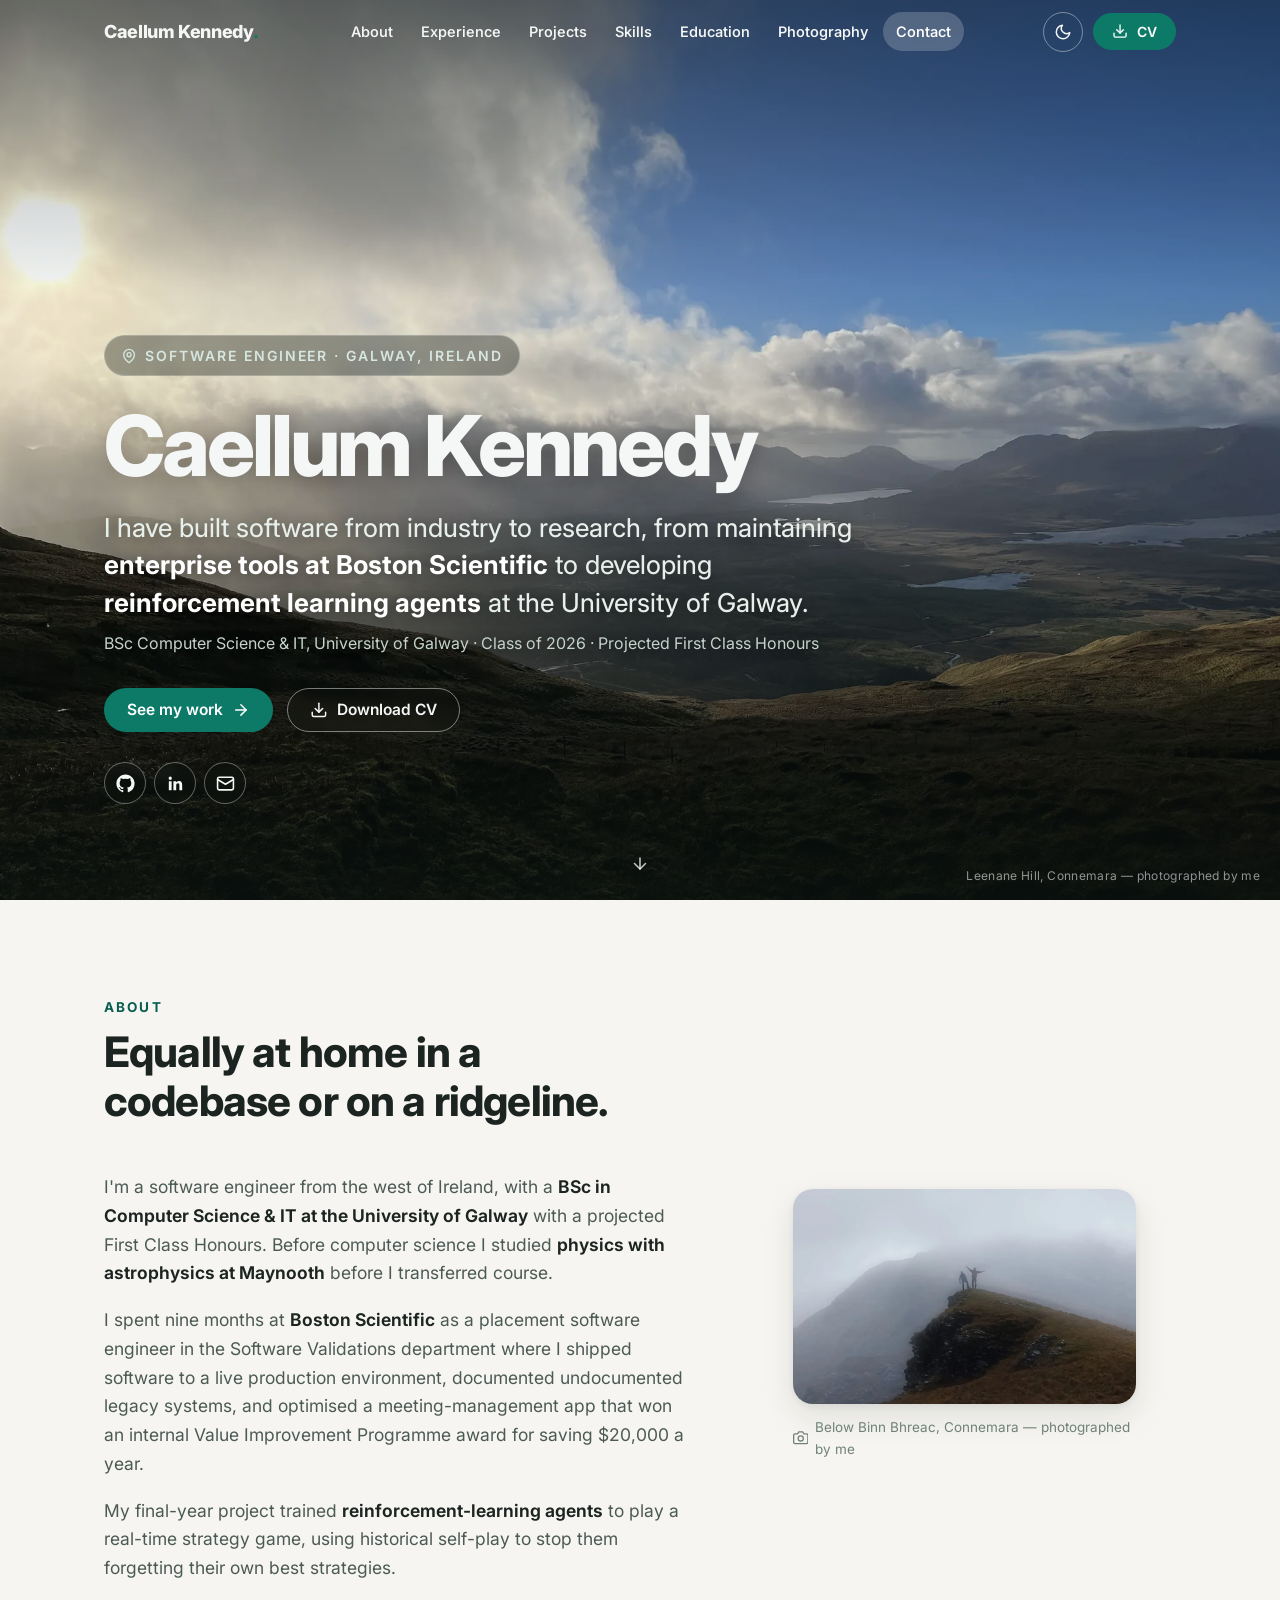
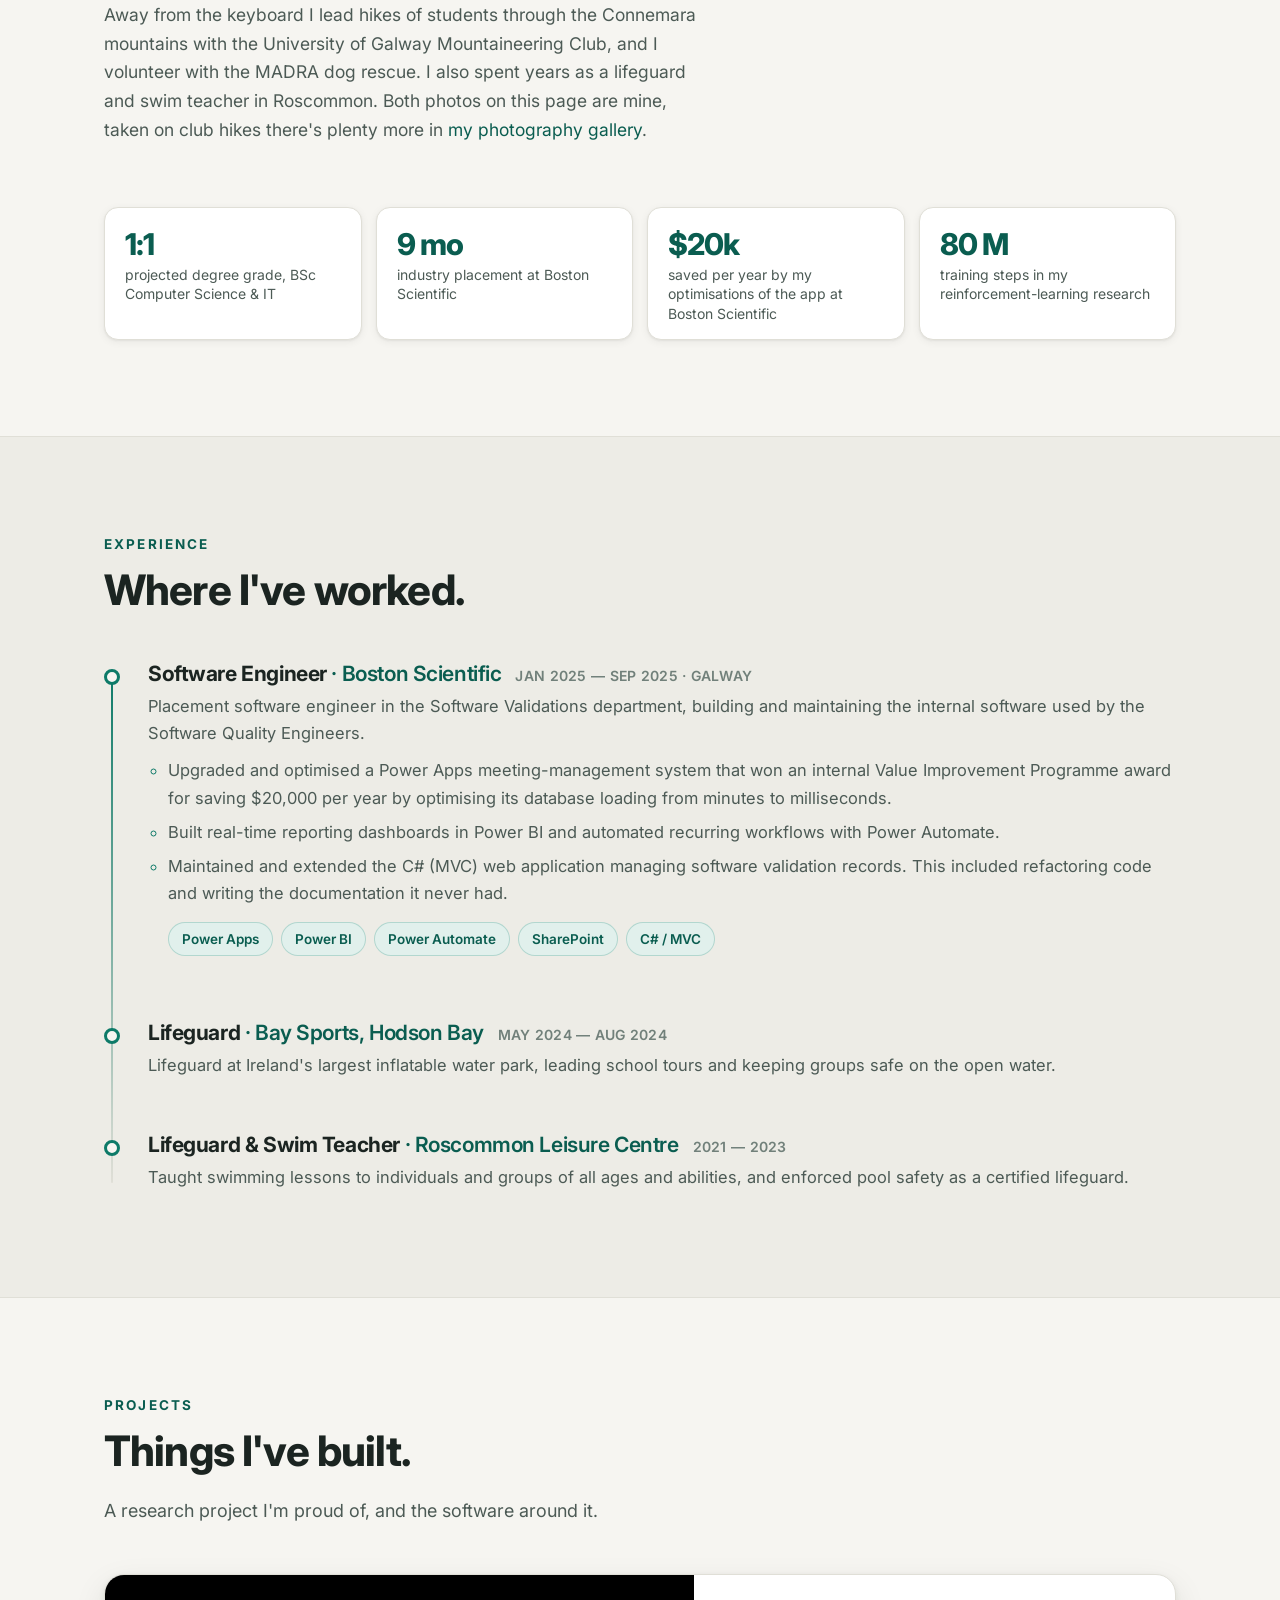
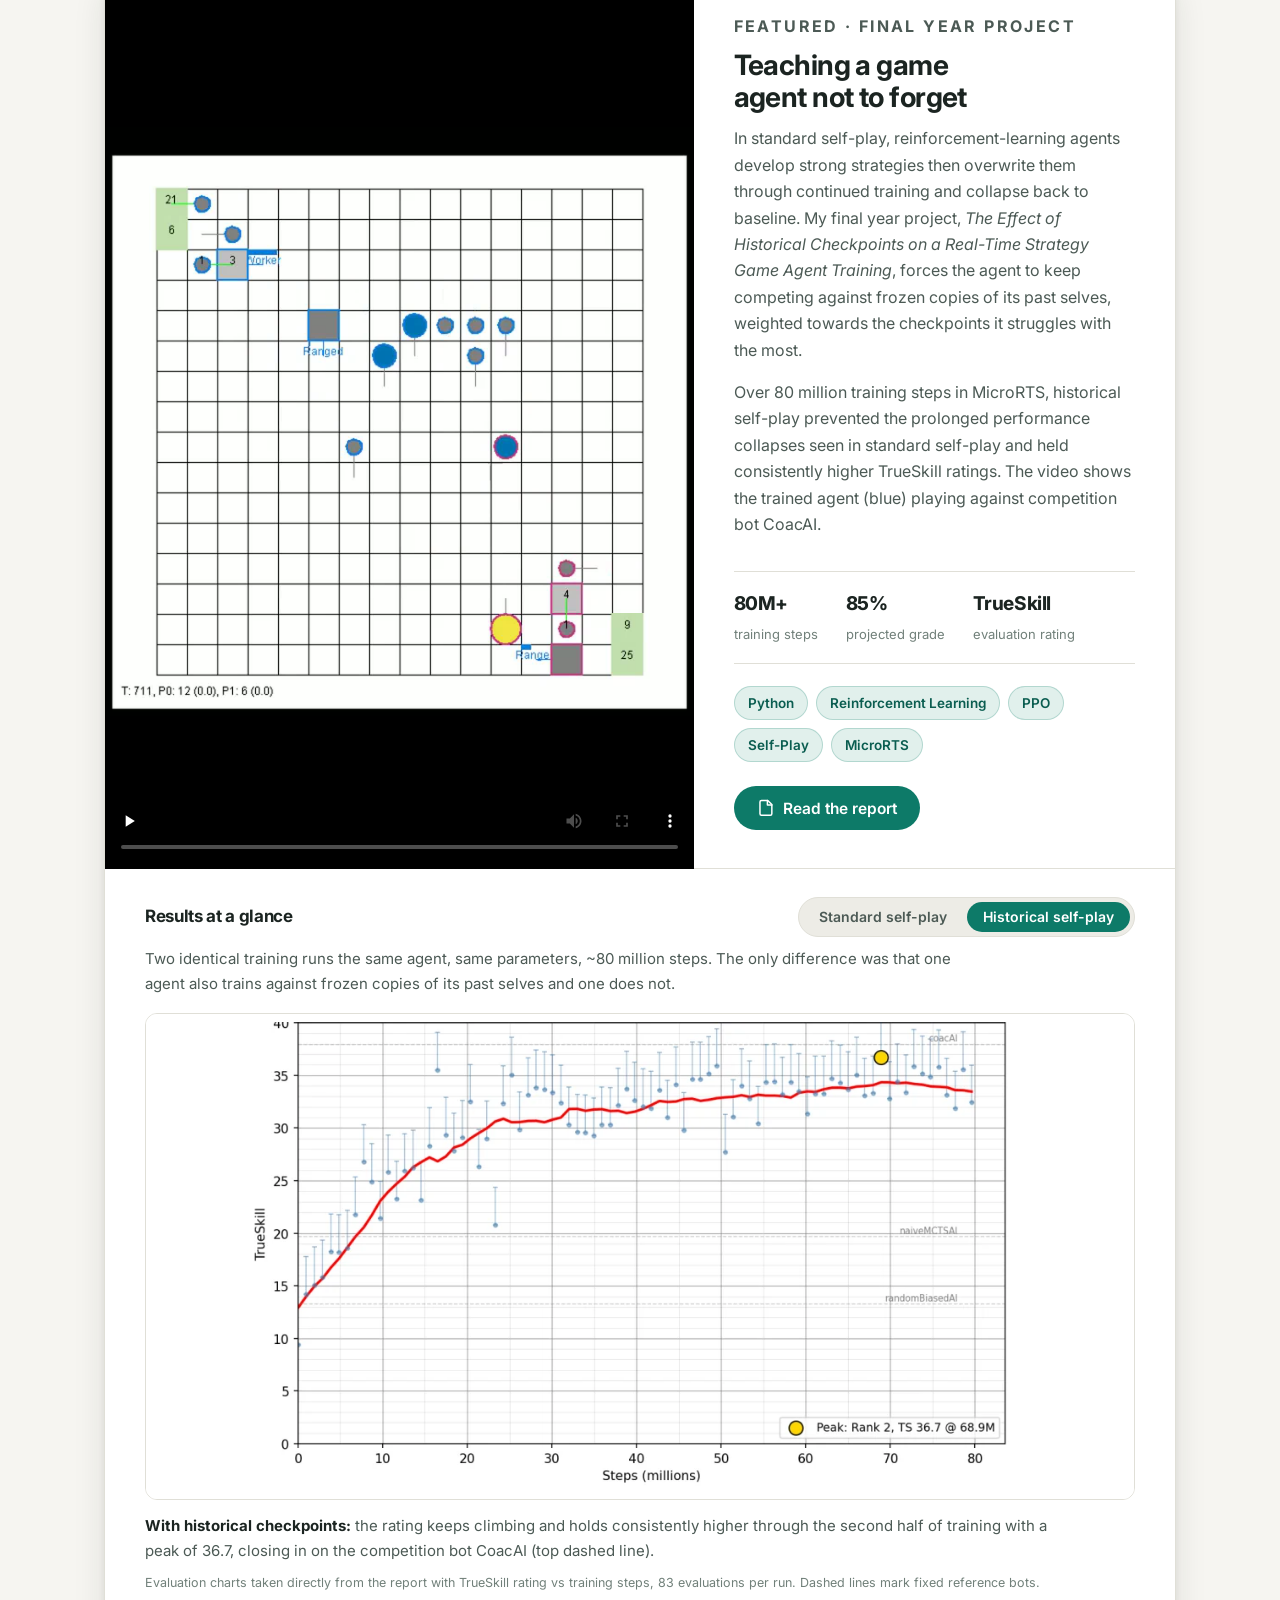
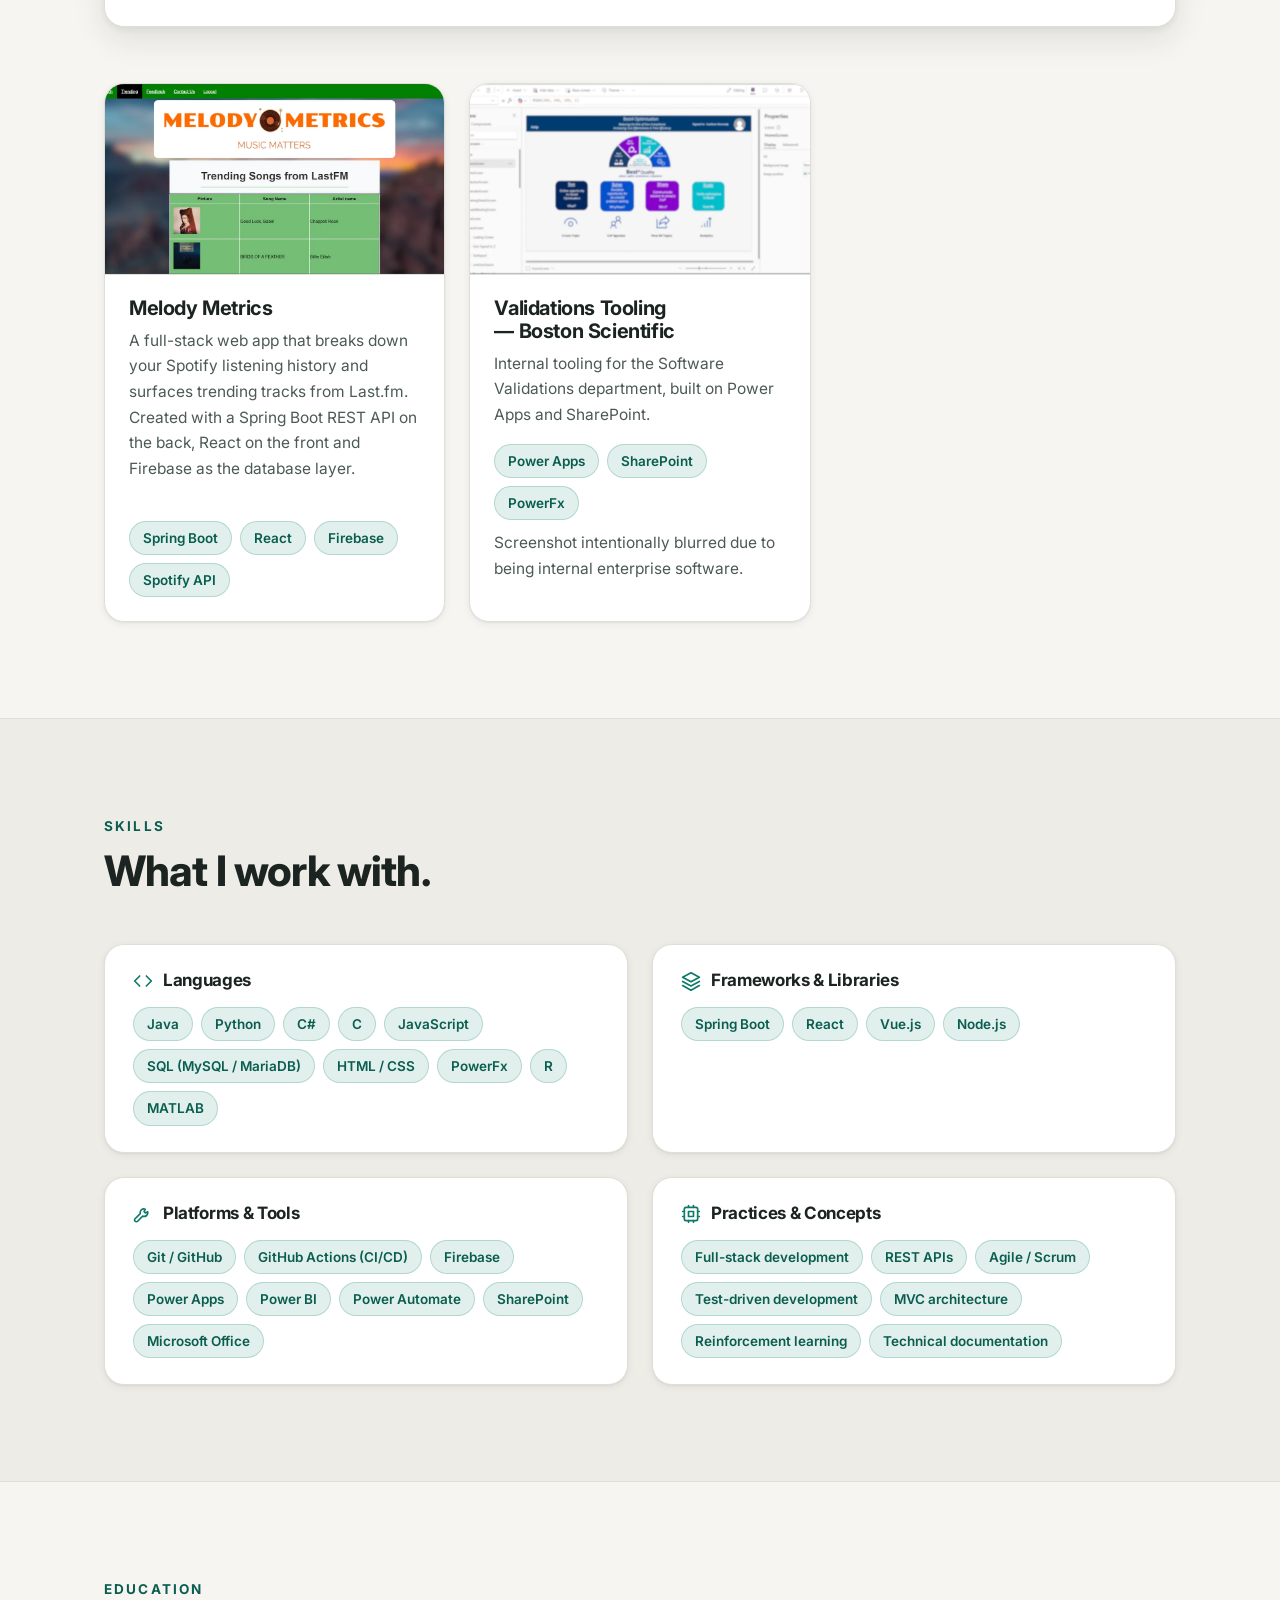
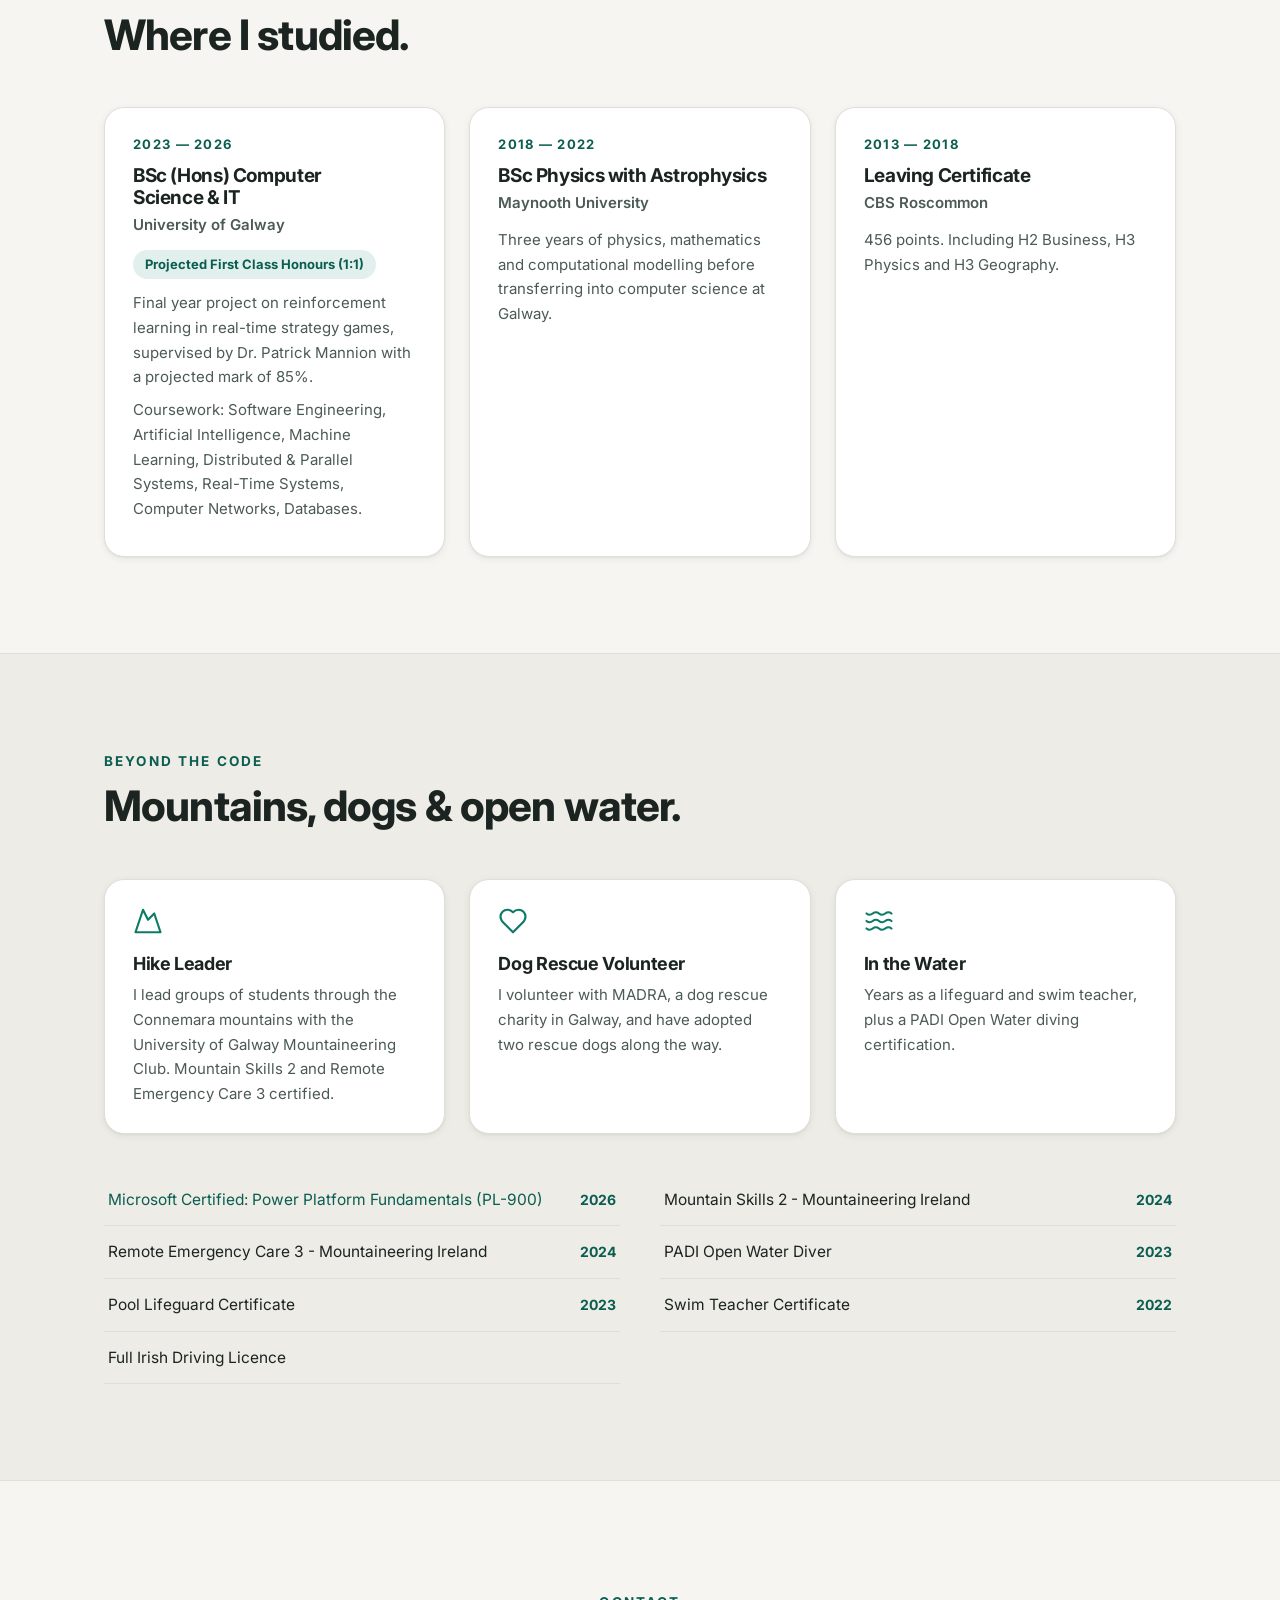
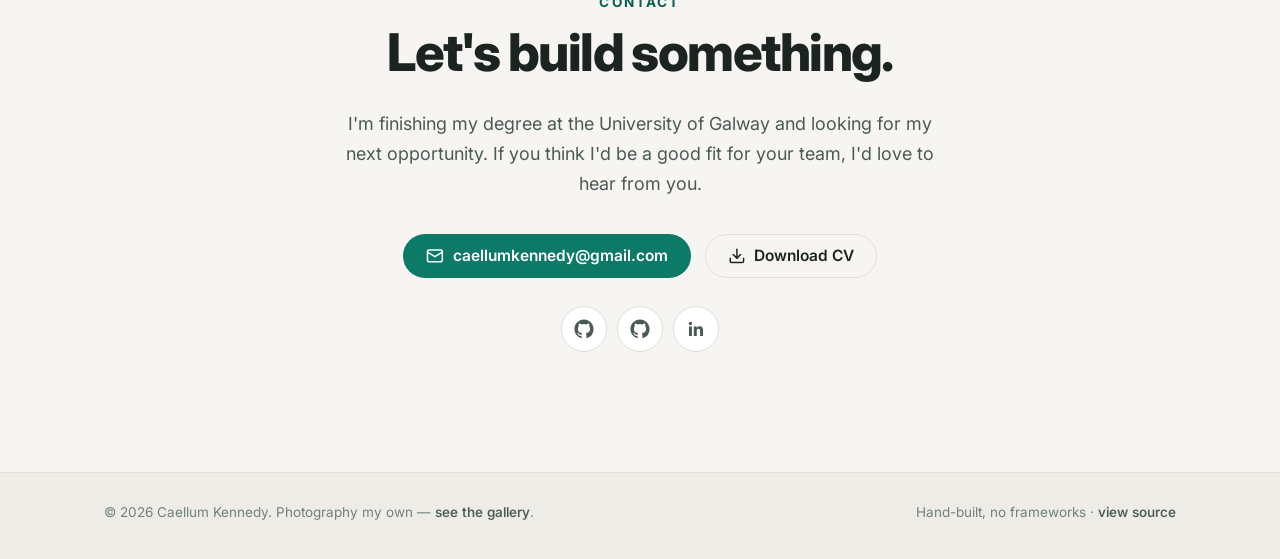
==== index.html @ e05d5f32 "changed hero tagline to read better" ====
<!DOCTYPE html>
<html lang="en">

<head>
  <meta charset="UTF-8">
  <meta name="viewport" content="width=device-width, initial-scale=1">
  <title>Caellum Kennedy — Software Engineer | Galway, Ireland</title>
  <meta name="description"
    content="Caellum Kennedy is a software engineer in Galway, Ireland with full-stack development experience, software engineering at Boston Scientific, and reinforcement-learning research at the University of Galway.">
  <meta name="author" content="Caellum Kennedy">
  <link rel="canonical" href="https://caellumkennedy.com/">
  <meta name="theme-color" content="#f6f5f1" media="(prefers-color-scheme: light)">
  <meta name="theme-color" content="#0e1513" media="(prefers-color-scheme: dark)">

  <meta property="og:title" content="Caellum Kennedy — Software Engineer">
  <meta property="og:description"
    content="Full-stack software engineer in Galway, Ireland. Software engineering at Boston Scientific and reinforcement-learning game agents at the University of Galway.">
  <meta property="og:image" content="https://caellumkennedy.com/images/og-image.jpg">
  <meta property="og:url" content="https://caellumkennedy.com/">
  <meta property="og:type" content="website">
  <meta name="twitter:card" content="summary_large_image">
  <meta name="twitter:title" content="Caellum Kennedy — Software Engineer">
  <meta name="twitter:description"
    content="Full-stack software engineer in Galway, Ireland. Software engineering at Boston Scientific and reinforcement-learning game agents at the University of Galway.">
  <meta name="twitter:image" content="https://caellumkennedy.com/images/og-image.jpg">

  <link rel="icon" href="/images/favicon.svg" type="image/svg+xml">
  <link rel="preload" as="image" href="/images/hero-2000.webp"
    imagesrcset="/images/hero-1100.webp 1100w, /images/hero-2000.webp 2000w" imagesizes="100vw" fetchpriority="high">
  <link rel="stylesheet" href="/styles.css">

  <script>
    // Set theme before first paint to avoid a flash of the wrong theme.
    (function () {
      var stored = localStorage.getItem('theme');
      var theme = stored || (matchMedia('(prefers-color-scheme: dark)').matches ? 'dark' : 'light');
      document.documentElement.setAttribute('data-theme', theme);
    })();
  </script>

  <script type="application/ld+json">
  {
    "@context": "https://schema.org",
    "@type": "Person",
    "name": "Caellum Kennedy",
    "jobTitle": "Software Engineer",
    "url": "https://caellumkennedy.com",
    "image": "https://caellumkennedy.com/images/og-image.jpg",
    "email": "caellumkennedy@gmail.com",
    "address": {
      "@type": "PostalAddress",
      "addressLocality": "Galway",
      "addressCountry": "IE"
    },
    "alumniOf": [
      { "@type": "CollegeOrUniversity", "name": "University of Galway" },
      { "@type": "CollegeOrUniversity", "name": "Maynooth University" }
    ],
    "knowsAbout": ["Software Engineering", "Full-Stack Development", "Reinforcement Learning", "Java", "Python", "C#", "Spring Boot", "React", "Microsoft Power Platform"],
    "hasCredential": {
      "@type": "EducationalOccupationalCredential",
      "name": "Microsoft Certified: Power Platform Fundamentals (PL-900)",
      "credentialCategory": "certification",
      "dateCreated": "2026-06-10"
    },
    "sameAs": [
      "https://github.com/reer123",
      "https://github.com/caellumkennedy",
      "https://www.linkedin.com/in/caellum-kennedy-2167743b9/"
    ]
  }
  </script>
</head>

<body>

  <!-- Inline SVG icon sprite -->
  <svg xmlns="http://www.w3.org/2000/svg" style="display:none" aria-hidden="true">
    <symbol id="i-github" viewBox="0 0 24 24">
      <path
        d="M12 .5C5.65.5.5 5.65.5 12c0 5.08 3.29 9.39 7.86 10.91.58.11.79-.25.79-.55 0-.27-.01-1.17-.02-2.12-3.2.7-3.88-1.36-3.88-1.36-.52-1.33-1.28-1.68-1.28-1.68-1.04-.71.08-.7.08-.7 1.15.08 1.76 1.19 1.76 1.19 1.03 1.75 2.69 1.25 3.34.95.1-.74.4-1.25.72-1.54-2.55-.29-5.24-1.28-5.24-5.68 0-1.26.45-2.28 1.19-3.09-.12-.29-.52-1.46.11-3.05 0 0 .97-.31 3.17 1.18a11 11 0 0 1 5.78 0c2.2-1.49 3.17-1.18 3.17-1.18.63 1.59.23 2.76.11 3.05.74.81 1.19 1.83 1.19 3.09 0 4.41-2.69 5.38-5.26 5.66.41.36.78 1.05.78 2.13 0 1.54-.01 2.78-.01 3.16 0 .31.21.67.8.55A11.51 11.51 0 0 0 23.5 12C23.5 5.65 18.35.5 12 .5Z" />
    </symbol>
    <symbol id="i-linkedin" viewBox="0 0 24 24">
      <path
        d="M20.45 20.45h-3.55v-5.57c0-1.33-.03-3.04-1.85-3.04-1.86 0-2.14 1.45-2.14 2.94v5.67H9.35V9h3.41v1.56h.05c.48-.9 1.64-1.85 3.37-1.85 3.6 0 4.27 2.37 4.27 5.46v6.28ZM5.34 7.43a2.06 2.06 0 1 1 0-4.12 2.06 2.06 0 0 1 0 4.12ZM7.12 20.45H3.56V9h3.56v11.45Z" />
    </symbol>
    <symbol id="i-mail" viewBox="0 0 24 24">
      <rect x="2" y="4" width="20" height="16" rx="2" />
      <path d="m22 7-10 6L2 7" />
    </symbol>
    <symbol id="i-download" viewBox="0 0 24 24">
      <path d="M21 15v4a2 2 0 0 1-2 2H5a2 2 0 0 1-2-2v-4" />
      <path d="m7 10 5 5 5-5" />
      <path d="M12 15V3" />
    </symbol>
    <symbol id="i-pin" viewBox="0 0 24 24">
      <path d="M20 10c0 6-8 12-8 12S4 16 4 10a8 8 0 1 1 16 0Z" />
      <circle cx="12" cy="10" r="3" />
    </symbol>
    <symbol id="i-arrow-down" viewBox="0 0 24 24">
      <path d="M12 5v14" />
      <path d="m19 12-7 7-7-7" />
    </symbol>
    <symbol id="i-arrow-right" viewBox="0 0 24 24">
      <path d="M5 12h14" />
      <path d="m12 5 7 7-7 7" />
    </symbol>
    <symbol id="i-external" viewBox="0 0 24 24">
      <path d="M18 13v6a2 2 0 0 1-2 2H5a2 2 0 0 1-2-2V8a2 2 0 0 1 2-2h6" />
      <path d="M15 3h6v6" />
      <path d="M10 14 21 3" />
    </symbol>
    <symbol id="i-file" viewBox="0 0 24 24">
      <path d="M14.5 2H6a2 2 0 0 0-2 2v16a2 2 0 0 0 2 2h12a2 2 0 0 0 2-2V7.5L14.5 2Z" />
      <path d="M14 2v6h6" />
    </symbol>
    <symbol id="i-moon" viewBox="0 0 24 24">
      <path d="M21 12.79A9 9 0 1 1 11.21 3 7 7 0 0 0 21 12.79Z" />
    </symbol>
    <symbol id="i-sun" viewBox="0 0 24 24">
      <circle cx="12" cy="12" r="4" />
      <path
        d="M12 2v2m0 16v2M4.93 4.93l1.41 1.41m11.32 11.32 1.41 1.41M2 12h2m16 0h2M4.93 19.07l1.41-1.41M17.66 6.34l1.41-1.41" />
    </symbol>
    <symbol id="i-menu" viewBox="0 0 24 24">
      <path d="M4 6h16M4 12h16M4 18h16" />
    </symbol>
    <symbol id="i-code" viewBox="0 0 24 24">
      <path d="m16 18 6-6-6-6" />
      <path d="m8 6-6 6 6 6" />
    </symbol>
    <symbol id="i-cpu" viewBox="0 0 24 24">
      <rect x="4" y="4" width="16" height="16" rx="2" />
      <rect x="9" y="9" width="6" height="6" />
      <path d="M9 2v2m6-2v2M9 20v2m6-2v2M2 9h2m-2 6h2M20 9h2m-2 6h2" />
    </symbol>
    <symbol id="i-layers" viewBox="0 0 24 24">
      <path d="m12 2 10 5.5L12 13 2 7.5 12 2Z" />
      <path d="m2 12.5 10 5.5 10-5.5" />
      <path d="m2 17.5 10 5.5 10-5.5" />
    </symbol>
    <symbol id="i-wrench" viewBox="0 0 24 24">
      <path
        d="M14.7 6.3a4.5 4.5 0 0 0-6.06 5.27L2.5 17.71a2.12 2.12 0 1 0 3 3l6.13-6.14A4.5 4.5 0 0 0 17.7 9.3l-2.83 1.41-1.58-1.58L14.7 6.3Z" />
    </symbol>
    <symbol id="i-compass" viewBox="0 0 24 24">
      <circle cx="12" cy="12" r="10" />
      <path d="m16.24 7.76-2.12 6.36-6.36 2.12 2.12-6.36 6.36-2.12Z" />
    </symbol>
    <symbol id="i-mountain" viewBox="0 0 24 24">
      <path d="m8 3 4 8 5-5 5 15H2L8 3Z" />
    </symbol>
    <symbol id="i-heart" viewBox="0 0 24 24">
      <path
        d="M19 14c1.49-1.46 3-3.21 3-5.5A5.5 5.5 0 0 0 16.5 3c-1.76 0-3 .5-4.5 2-1.5-1.5-2.74-2-4.5-2A5.5 5.5 0 0 0 2 8.5c0 2.3 1.5 4.05 3 5.5l7 7 7-7Z" />
    </symbol>
    <symbol id="i-waves" viewBox="0 0 24 24">
      <path d="M2 6c.6.5 1.2 1 2.5 1C7 7 7 5 9.5 5c2.6 0 2.4 2 5 2 2.5 0 2.5-2 5-2 1.3 0 1.9.5 2.5 1" />
      <path d="M2 12c.6.5 1.2 1 2.5 1 2.5 0 2.5-2 5-2 2.6 0 2.4 2 5 2 2.5 0 2.5-2 5-2 1.3 0 1.9.5 2.5 1" />
      <path d="M2 18c.6.5 1.2 1 2.5 1 2.5 0 2.5-2 5-2 2.6 0 2.4 2 5 2 2.5 0 2.5-2 5-2 1.3 0 1.9.5 2.5 1" />
    </symbol>
    <symbol id="i-camera" viewBox="0 0 24 24">
      <path d="M23 19a2 2 0 0 1-2 2H3a2 2 0 0 1-2-2V8a2 2 0 0 1 2-2h4l2-3h6l2 3h4a2 2 0 0 1 2 2v11Z" />
      <circle cx="12" cy="13" r="4" />
    </symbol>
  </svg>

  <a class="skip-link" href="#main">Skip to content</a>

  <header class="site-header" id="site-header">
    <div class="container">
      <a class="brand" href="#top" aria-label="Back to top">Caellum Kennedy<span class="brand-dot">.</span></a>

      <nav class="site-nav" id="site-nav" aria-label="Main navigation">
        <a class="nav-link" href="#about">About</a>
        <a class="nav-link" href="#experience">Experience</a>
        <a class="nav-link" href="#projects">Projects</a>
        <a class="nav-link" href="#skills">Skills</a>
        <a class="nav-link" href="#education">Education</a>
        <a class="nav-link" href="/photography.html">Photography</a>
        <a class="nav-link" href="#contact">Contact</a>
      </nav>

      <div class="header-actions">
        <button class="theme-toggle" id="theme-toggle" type="button" aria-label="Toggle dark mode">
          <svg class="icon icon--moon" aria-hidden="true">
            <use href="#i-moon" />
          </svg>
          <svg class="icon icon--sun" aria-hidden="true">
            <use href="#i-sun" />
          </svg>
        </button>
        <a class="btn btn--primary header-cv" href="/files/Caellum_Kennedy_CV.pdf" download="Caellum_Kennedy_CV.pdf">
          <svg class="icon" aria-hidden="true">
            <use href="#i-download" />
          </svg> CV
        </a>
        <button class="nav-toggle" id="nav-toggle" type="button" aria-label="Open menu" aria-expanded="false"
          aria-controls="site-nav">
          <svg class="icon" aria-hidden="true">
            <use href="#i-menu" />
          </svg>
        </button>
      </div>
    </div>
  </header>

  <main id="main">

    <!-- ============ Hero ============ -->
    <section class="hero" id="top">
      <img class="hero-bg" src="/images/hero-2000.webp"
        srcset="/images/hero-1100.webp 1100w, /images/hero-2000.webp 2000w" sizes="100vw"
        alt="Sunlight breaking through clouds over the lakes and mountains of Connemara, seen from Leenane Hill"
        fetchpriority="high">
      <div class="hero-scrim" aria-hidden="true"></div>

      <div class="hero-content container">
        <p class="hero-eyebrow">
          <svg class="icon" aria-hidden="true">
            <use href="#i-pin" />
          </svg>
          Software Engineer · Galway, Ireland
        </p>
        <h1>Caellum Kennedy</h1>
        <p class="hero-tagline">I have built software from industry to research, from maintaining <strong>enterprise tools
            at Boston Scientific</strong> to developing <strong>reinforcement learning agents</strong> at the University
          of Galway.</p>
        <p class="hero-sub">BSc Computer Science &amp; IT, University of Galway · Class of 2026 · Projected First Class
          Honours</p>

        <div class="hero-cta">
          <a class="btn btn--primary" href="#projects">
            See my work <svg class="icon" aria-hidden="true">
              <use href="#i-arrow-right" />
            </svg>
          </a>
          <a class="btn btn--ghost" href="/files/Caellum_Kennedy_CV.pdf" download="Caellum_Kennedy_CV.pdf">
            <svg class="icon" aria-hidden="true">
              <use href="#i-download" />
            </svg> Download CV
          </a>
        </div>

        <div class="hero-social">
          <a href="https://github.com/reer123" target="_blank" rel="noopener noreferrer" aria-label="GitHub (personal)">
            <svg class="icon icon--fill" aria-hidden="true">
              <use href="#i-github" />
            </svg>
          </a>
          <a href="https://www.linkedin.com/in/caellum-kennedy-2167743b9/" target="_blank" rel="noopener noreferrer"
            aria-label="LinkedIn">
            <svg class="icon icon--fill" aria-hidden="true">
              <use href="#i-linkedin" />
            </svg>
          </a>
          <a href="mailto:caellumkennedy@gmail.com" aria-label="Email Caellum">
            <svg class="icon" aria-hidden="true">
              <use href="#i-mail" />
            </svg>
          </a>
        </div>
      </div>

      <a class="scroll-cue" href="#about" aria-label="Scroll to About section">
        <svg class="icon" aria-hidden="true">
          <use href="#i-arrow-down" />
        </svg>
      </a>
      <p class="hero-credit">Leenane Hill, Connemara — photographed by me</p>
    </section>

    <!-- ============ About ============ -->
    <section class="section" id="about">
      <div class="container">
        <div class="section-head reveal">
          <span class="section-eyebrow">About</span>
          <h2>Equally at home in a codebase or on a ridgeline.</h2>
        </div>

        <div class="about-grid">
          <div class="about-copy reveal">
            <p>I'm a software engineer from the west of Ireland, with a <strong>BSc in Computer Science &amp;
                IT at the University of Galway</strong> with a projected First Class Honours. Before computer science I
              studied <strong>physics with astrophysics at Maynooth</strong> before I transferred course.</p>
            <p>I spent nine months at <strong>Boston Scientific</strong> as a placement software engineer in the
              Software Validations department where I shipped software to a live production environment, documented
              undocumented legacy systems, and optimised a meeting-management app that won an internal Value Improvement
              Programme award for saving $20,000 a year.</p>
            <p>My final-year project trained <strong>reinforcement-learning agents</strong> to play a real-time
              strategy game, using historical self-play to stop them forgetting their own best strategies.</p>
            <p>Away from the keyboard I lead hikes of students through the Connemara mountains with the University
              of Galway Mountaineering Club, and I volunteer with the MADRA dog rescue. I also spent years as a
              lifeguard and
              swim teacher in Roscommon. Both photos on this page are mine, taken on club hikes there's plenty more in
              <a href="/photography.html">my photography gallery</a>.
            </p>
          </div>

          <figure class="about-photo reveal">
            <img src="/images/ridge-1000.webp" width="1000" height="625"
              alt="Two hikers celebrating on a rocky ridge in thick mist in the Connemara mountains" loading="lazy">
            <figcaption>
              <svg class="icon" aria-hidden="true">
                <use href="#i-camera" />
              </svg>
              Below Binn Bhreac, Connemara — photographed by me
            </figcaption>
          </figure>
        </div>

        <div class="stats reveal-stagger">
          <div class="stat"><b>1:1</b><span>projected degree grade, BSc Computer Science &amp; IT</span></div>
          <div class="stat"><b>9 mo</b><span>industry placement at Boston Scientific</span></div>
          <div class="stat"><b>$20k</b><span>saved per year by my optimisations of the app at Boston Scientific</span>
          </div>
          <div class="stat"><b>80 M</b><span>training steps in my reinforcement-learning research</span></div>
        </div>
      </div>
    </section>

    <!-- ============ Experience ============ -->
    <section class="section section--sunken" id="experience">
      <div class="container">
        <div class="section-head reveal">
          <span class="section-eyebrow">Experience</span>
          <h2>Where I've worked.</h2>
        </div>

        <ol class="timeline">
          <li class="timeline-item reveal">
            <div class="timeline-meta">
              <h3>Software Engineer <span class="timeline-org">· Boston Scientific</span></h3>
              <span class="timeline-dates">Jan 2025 — Sep 2025 · Galway</span>
            </div>
            <p>Placement software engineer in the Software Validations department, building and maintaining the
              internal software used by the Software Quality Engineers.</p>
            <ul>
              <li>Upgraded and optimised a Power Apps meeting-management system that won an internal Value Improvement
                Programme award for saving $20,000 per year by optimising its database loading from minutes to
                milliseconds.</li>
              <li>Built real-time reporting dashboards in Power BI and automated recurring workflows with Power
                Automate.</li>
              <li>Maintained and extended the C# (MVC) web application managing software validation records. This
                included
                refactoring code and writing the documentation it never had.</li>
            </ul>
            <ul class="tags">
              <li class="tag">Power Apps</li>
              <li class="tag">Power BI</li>
              <li class="tag">Power Automate</li>
              <li class="tag">SharePoint</li>
              <li class="tag">C# / MVC</li>
            </ul>
          </li>

          <li class="timeline-item reveal">
            <div class="timeline-meta">
              <h3>Lifeguard <span class="timeline-org">· Bay Sports, Hodson Bay</span></h3>
              <span class="timeline-dates">May 2024 — Aug 2024</span>
            </div>
            <p>Lifeguard at Ireland's largest inflatable water park, leading school tours and keeping groups safe on the
              open water.</p>
          </li>

          <li class="timeline-item reveal">
            <div class="timeline-meta">
              <h3>Lifeguard &amp; Swim Teacher <span class="timeline-org">· Roscommon Leisure Centre</span></h3>
              <span class="timeline-dates">2021 — 2023</span>
            </div>
            <p>Taught swimming lessons to individuals and groups of all ages and abilities, and enforced pool safety as
              a certified lifeguard.</p>
          </li>
        </ol>
      </div>
    </section>

    <!-- ============ Projects ============ -->
    <section class="section" id="projects">
      <div class="container">
        <div class="section-head reveal">
          <span class="section-eyebrow">Projects</span>
          <h2>Things I've built.</h2>
          <p class="section-lede">A research project I'm proud of, and the software around it.</p>
        </div>

        <!-- Featured: Final Year Project -->
        <article class="featured reveal">
          <div class="featured-media">
            <video controls preload="none" poster="/images/fyp-poster.jpg" width="1280" height="800"
              aria-label="Video of the trained reinforcement-learning agent playing MicroRTS against CoacAI">
              <source src="/files/rl-video-step-0-to-step-50000.mp4" type="video/mp4">
              Your browser doesn't support embedded video.
              <a href="/files/rl-video-step-0-to-step-50000.mp4">Download the video instead.</a>
            </video>
          </div>
          <div class="featured-body">
            <p class="featured-kicker">Featured · Final Year Project</p>
            <h3>Teaching a game agent not to forget</h3>
            <p>In standard self-play, reinforcement-learning agents develop strong strategies then overwrite them
              through continued training and collapse back to baseline. My final year project, <em>The Effect of
                Historical
                Checkpoints on a Real-Time Strategy Game Agent Training</em>, forces the agent to keep competing against
              frozen copies of its past selves, weighted towards the checkpoints it struggles with the most.</p>
            <p>Over 80 million training steps in MicroRTS, historical self-play prevented the prolonged performance
              collapses seen in standard self-play and held consistently higher TrueSkill ratings. The video shows the
              trained agent (blue) playing against competition bot CoacAI.</p>
            <div class="featured-facts">
              <div><b>80M+</b><span>training steps</span></div>
              <div><b>85%</b><span>projected grade</span></div>
              <div><b>TrueSkill</b><span>evaluation rating</span></div>
            </div>
            <ul class="tags">
              <li class="tag">Python</li>
              <li class="tag">Reinforcement Learning</li>
              <li class="tag">PPO</li>
              <li class="tag">Self-Play</li>
              <li class="tag">MicroRTS</li>
            </ul>
            <div class="featured-actions">
              <a class="btn btn--primary" href="/files/Final Year Project.pdf" download>
                <svg class="icon" aria-hidden="true">
                  <use href="#i-file" />
                </svg> Read the report
              </a>
            </div>
          </div>

          <div class="results">
            <div class="results-head">
              <h4>Results at a glance</h4>
              <div class="results-tabs" aria-label="Compare the two training runs">
                <button class="results-tab" type="button" data-mode="standard" aria-pressed="false">Standard
                  self-play</button>
                <button class="results-tab is-active" type="button" data-mode="historical"
                  aria-pressed="true">Historical
                  self-play</button>
              </div>
            </div>
            <p class="results-lede">Two identical training runs the same agent, same parameters, ~80&nbsp;million steps.
              The only difference was that one agent also trains against frozen copies of its past selves and one does
              not.</p>
            <div class="results-stage">
              <img class="results-chart" data-mode="standard" src="/images/fyp-standard.webp" width="1128" height="555"
                alt="TrueSkill rating over 80 million training steps without historical checkpoints — the rolling average plateaus around 27 to 31 with repeated dips, peaking at 34.8"
                loading="lazy" decoding="async">
              <img class="results-chart is-active" data-mode="historical" src="/images/fyp-historical.webp" width="1128"
                height="555"
                alt="TrueSkill rating over 80 million training steps with historical checkpoints — the rolling average keeps climbing to around 34 and holds, peaking at 36.7 near the CoacAI reference line"
                loading="lazy" decoding="async">
            </div>
            <p class="results-note" data-mode="standard" hidden><strong>Without historical checkpoints:</strong> the
              rating plateaus around 27–31 and repeatedly dips as the agent overwrites its own best strategies. Peak:
              TrueSkill 34.8.</p>
            <p class="results-note is-active" data-mode="historical"><strong>With historical checkpoints:</strong> the
              rating keeps climbing and holds consistently higher through the second half of training with a peak of
              36.7,
              closing in on the competition bot CoacAI (top dashed line).</p>
            <p class="results-credit">Evaluation charts taken directly from the report with TrueSkill rating vs
              training steps, 83 evaluations per run. Dashed lines mark fixed reference bots.</p>
          </div>
        </article>

        <div class="project-grid">
          <article class="project-card reveal">
            <div class="project-thumb">
              <img src="/images/melody-metrics.webp" width="1200" height="565"
                alt="Melody Metrics web app showing trending songs from Last.fm" loading="lazy">
            </div>
            <div class="project-body">
              <h3>Melody Metrics</h3>
              <p>A full-stack web app that breaks down your Spotify listening history and surfaces trending tracks from
                Last.fm. Created with a Spring Boot REST API on the back, React on the front and Firebase as the
                database layer.</p>
              <ul class="tags">
                <li class="tag">Spring Boot</li>
                <li class="tag">React</li>
                <li class="tag">Firebase</li>
                <li class="tag">Spotify API</li>
              </ul>
            </div>
          </article>

          <article class="project-card reveal">
            <div class="project-thumb">
              <img src="/images/best4.webp" width="1200" height="565"
                alt="Best4 Optimisation internal Power Apps application at Boston Scientific (blurred for confidentiality)"
                loading="lazy">
            </div>
            <div class="project-body">
              <h3>Validations Tooling — Boston Scientific</h3>
              <p>Internal tooling for the Software Validations department, built on Power Apps and SharePoint.</p>
              <ul class="tags">
                <li class="tag">Power Apps</li>
                <li class="tag">SharePoint</li>
                <li class="tag">PowerFx</li>
              </ul>
              <p class="project-note">Screenshot intentionally blurred due to being internal enterprise software.</p>
            </div>
          </article>
        </div>
      </div>
    </section>

    <!-- ============ Skills ============ -->
    <section class="section section--sunken" id="skills">
      <div class="container">
        <div class="section-head reveal">
          <span class="section-eyebrow">Skills</span>
          <h2>What I work with.</h2>
        </div>

        <div class="skills-grid">
          <div class="skill-group reveal">
            <h3><svg class="icon" aria-hidden="true">
                <use href="#i-code" />
              </svg> Languages</h3>
            <ul class="tags">
              <li class="tag">Java</li>
              <li class="tag">Python</li>
              <li class="tag">C#</li>
              <li class="tag">C</li>
              <li class="tag">JavaScript</li>
              <li class="tag">SQL (MySQL / MariaDB)</li>
              <li class="tag">HTML / CSS</li>
              <li class="tag">PowerFx</li>
              <li class="tag">R</li>
              <li class="tag">MATLAB</li>
            </ul>
          </div>

          <div class="skill-group reveal">
            <h3><svg class="icon" aria-hidden="true">
                <use href="#i-layers" />
              </svg> Frameworks &amp; Libraries</h3>
            <ul class="tags">
              <li class="tag">Spring Boot</li>
              <li class="tag">React</li>
              <li class="tag">Vue.js</li>
              <li class="tag">Node.js</li>
            </ul>
          </div>

          <div class="skill-group reveal">
            <h3><svg class="icon" aria-hidden="true">
                <use href="#i-wrench" />
              </svg> Platforms &amp; Tools</h3>
            <ul class="tags">
              <li class="tag">Git / GitHub</li>
              <li class="tag">GitHub Actions (CI/CD)</li>
              <li class="tag">Firebase</li>
              <li class="tag">Power Apps</li>
              <li class="tag">Power BI</li>
              <li class="tag">Power Automate</li>
              <li class="tag">SharePoint</li>
              <li class="tag">Microsoft Office</li>
            </ul>
          </div>

          <div class="skill-group reveal">
            <h3><svg class="icon" aria-hidden="true">
                <use href="#i-cpu" />
              </svg> Practices &amp; Concepts</h3>
            <ul class="tags">
              <li class="tag">Full-stack development</li>
              <li class="tag">REST APIs</li>
              <li class="tag">Agile / Scrum</li>
              <li class="tag">Test-driven development</li>
              <li class="tag">MVC architecture</li>
              <li class="tag">Reinforcement learning</li>
              <li class="tag">Technical documentation</li>
            </ul>
          </div>
        </div>
      </div>
    </section>

    <!-- ============ Education ============ -->
    <section class="section" id="education">
      <div class="container">
        <div class="section-head reveal">
          <span class="section-eyebrow">Education</span>
          <h2>Where I studied.</h2>
        </div>

        <div class="edu-grid">
          <div class="edu-card reveal">
            <span class="edu-years">2023 — 2026</span>
            <h3><a
                href="https://www.universityofgalway.ie/courses/undergraduate-courses/computer-science-and-information-technology.html"
                target="_blank" rel="noopener noreferrer">BSc (Hons) Computer Science &amp; IT</a></h3>
            <p class="edu-school">University of Galway</p>
            <span class="edu-badge">Projected First Class Honours (1:1)</span>
            <p>Final year project on reinforcement learning in real-time strategy games, supervised by Dr. Patrick
              Mannion with a projected mark of 85%.</p>
            <p>Coursework: Software Engineering, Artificial Intelligence, Machine Learning, Distributed &amp; Parallel
              Systems, Real-Time Systems, Computer Networks, Databases.</p>
          </div>

          <div class="edu-card reveal">
            <span class="edu-years">2018 — 2022</span>
            <h3><a
                href="https://www.maynoothuniversity.ie/study-maynooth/undergraduate-studies/courses/bsc-physics-astrophysics"
                target="_blank" rel="noopener noreferrer">BSc Physics with Astrophysics</a></h3>
            <p class="edu-school">Maynooth University</p>
            <p>Three years of physics, mathematics and computational modelling before transferring into computer
              science at Galway.</p>
          </div>

          <div class="edu-card reveal">
            <span class="edu-years">2013 — 2018</span>
            <h3>Leaving Certificate</h3>
            <p class="edu-school">CBS Roscommon</p>
            <p>456 points. Including H2 Business, H3 Physics and H3 Geography.</p>
          </div>
        </div>
      </div>
    </section>

    <!-- ============ Beyond the code ============ -->
    <section class="section section--sunken" id="beyond">
      <div class="container">
        <div class="section-head reveal">
          <span class="section-eyebrow">Beyond the code</span>
          <h2>Mountains, dogs &amp; open water.</h2>
        </div>

        <div class="beyond-grid">
          <div class="beyond-card reveal">
            <svg class="icon" aria-hidden="true">
              <use href="#i-mountain" />
            </svg>
            <h3>Hike Leader</h3>
            <p>I lead groups of students through the Connemara mountains with the University of Galway
              Mountaineering Club. Mountain Skills 2 and Remote Emergency Care 3 certified.</p>
          </div>

          <div class="beyond-card reveal">
            <svg class="icon" aria-hidden="true">
              <use href="#i-heart" />
            </svg>
            <h3>Dog Rescue Volunteer</h3>
            <p>I volunteer with MADRA, a dog rescue charity in Galway, and have adopted two rescue dogs along the
              way.</p>
          </div>

          <div class="beyond-card reveal">
            <svg class="icon" aria-hidden="true">
              <use href="#i-waves" />
            </svg>
            <h3>In the Water</h3>
            <p>Years as a lifeguard and swim teacher, plus a PADI Open Water diving certification.</p>
          </div>
        </div>

        <ul class="cert-list reveal">
          <li><span><a href="/files/PowerPlatformCert.pdf" target="_blank" rel="noopener noreferrer">Microsoft
                Certified: Power Platform Fundamentals (PL-900)</a></span><span class="cert-year">2026</span></li>
          <li><span>Mountain Skills 2 - Mountaineering Ireland</span><span class="cert-year">2024</span></li>
          <li><span>Remote Emergency Care 3 - Mountaineering Ireland</span><span class="cert-year">2024</span></li>
          <li><span>PADI Open Water Diver</span><span class="cert-year">2023</span></li>
          <li><span>Pool Lifeguard Certificate</span><span class="cert-year">2023</span></li>
          <li><span>Swim Teacher Certificate</span><span class="cert-year">2022</span></li>
          <li><span>Full Irish Driving Licence</span><span class="cert-year">&nbsp;</span></li>
        </ul>
      </div>
    </section>

    <!-- ============ Contact ============ -->
    <section class="contact" id="contact">
      <div class="container reveal">
        <span class="section-eyebrow">Contact</span>
        <h2>Let's build something.</h2>
        <p class="section-lede">I'm finishing my degree at the University of Galway and looking for my next
          opportunity. If you think I'd be a good fit for your team, I'd love to hear from you.</p>
        <div class="contact-actions">
          <a class="btn btn--primary" href="mailto:caellumkennedy@gmail.com">
            <svg class="icon" aria-hidden="true">
              <use href="#i-mail" />
            </svg> caellumkennedy@gmail.com
          </a>
          <a class="btn btn--ghost" href="/files/Caellum_Kennedy_CV.pdf" download="Caellum_Kennedy_CV.pdf">
            <svg class="icon" aria-hidden="true">
              <use href="#i-download" />
            </svg> Download CV
          </a>
        </div>
        <div class="contact-social">
          <a href="https://github.com/reer123" target="_blank" rel="noopener noreferrer" aria-label="GitHub (personal)">
            <svg class="icon icon--fill" aria-hidden="true">
              <use href="#i-github" />
            </svg>
          </a>
          <a href="https://github.com/caellumkennedy" target="_blank" rel="noopener noreferrer"
            aria-label="GitHub (college)">
            <svg class="icon icon--fill" aria-hidden="true">
              <use href="#i-github" />
            </svg>
          </a>
          <a href="https://www.linkedin.com/in/caellum-kennedy-2167743b9/" target="_blank" rel="noopener noreferrer"
            aria-label="LinkedIn">
            <svg class="icon icon--fill" aria-hidden="true">
              <use href="#i-linkedin" />
            </svg>
          </a>
        </div>
      </div>
    </section>
  </main>

  <footer class="site-footer">
    <div class="container">
      <p>&copy; <span id="year">2026</span> Caellum Kennedy. Photography my own — <a href="/photography.html">see the
          gallery</a>.</p>
      <p>Hand-built, no frameworks · <a href="https://github.com/Caellum-Kennedy/caellumkennedy.github.io"
          target="_blank" rel="noopener noreferrer">view source</a></p>
    </div>
  </footer>

  <script src="/site.js" defer></script>

</body>

</html>
---- styles.css ----
/* ==========================================================================
   Caellum Kennedy — caellumkennedy.com
   Hand-written CSS. No frameworks.
   ========================================================================== */

/* ---- Fonts (self-hosted Inter) ---- */
@font-face {
  font-family: 'Inter';
  src: url('/fonts/Inter-VariableFont_opsz,wght.ttf') format('truetype-variations');
  font-weight: 100 900;
  font-style: normal;
  font-display: swap;
}

@font-face {
  font-family: 'Inter';
  src: url('/fonts/Inter-Italic-VariableFont_opsz,wght.ttf') format('truetype-variations');
  font-weight: 100 900;
  font-style: italic;
  font-display: swap;
}

/* ---- Design tokens ---- */
:root {
  --bg: #f6f5f1;
  --bg-raised: #ffffff;
  --bg-sunken: #edece6;
  --ink: #1b2421;
  --ink-soft: #4c5a55;
  --ink-faint: #71807a;
  --line: #e0dfd7;
  --accent: #0d7a68;
  --accent-strong: #0a5d50;
  --accent-soft: #e1f0ec;
  --accent-ink: #0a5d50;
  --hero-ink: #f4f7f5;
  --shadow-sm: 0 1px 2px rgba(27, 36, 33, 0.06), 0 2px 8px rgba(27, 36, 33, 0.06);
  --shadow-md: 0 2px 6px rgba(27, 36, 33, 0.07), 0 12px 32px rgba(27, 36, 33, 0.10);
  --radius: 14px;
  --radius-lg: 20px;
  --container: 1120px;
  --header-h: 64px;
  color-scheme: light;
}

[data-theme="dark"] {
  --bg: #0e1513;
  --bg-raised: #17211e;
  --bg-sunken: #0a100e;
  --ink: #e8efec;
  --ink-soft: #aebbb5;
  --ink-faint: #7d8c86;
  --line: #243430;
  --accent: #3ecfb2;
  --accent-strong: #62dcc4;
  --accent-soft: #143430;
  --accent-ink: #3ecfb2;
  --shadow-sm: 0 1px 2px rgba(0, 0, 0, 0.4), 0 2px 8px rgba(0, 0, 0, 0.35);
  --shadow-md: 0 2px 6px rgba(0, 0, 0, 0.45), 0 14px 36px rgba(0, 0, 0, 0.5);
  color-scheme: dark;
}

/* ---- Base ---- */
*,
*::before,
*::after {
  box-sizing: border-box;
}

html {
  scroll-behavior: smooth;
}

body {
  margin: 0;
  background: var(--bg);
  color: var(--ink);
  font-family: 'Inter', -apple-system, BlinkMacSystemFont, 'Segoe UI', Roboto, sans-serif;
  font-size: 16.5px;
  line-height: 1.65;
  -webkit-font-smoothing: antialiased;
  text-rendering: optimizeLegibility;
}

h1, h2, h3, h4 {
  line-height: 1.15;
  letter-spacing: -0.02em;
  margin: 0 0 0.5em;
  font-weight: 700;
  text-wrap: balance;
}

p {
  margin: 0 0 1em;
}

a {
  color: var(--accent-ink);
  text-decoration: none;
}

a:hover {
  text-decoration: underline;
  text-underline-offset: 3px;
}

img,
video {
  max-width: 100%;
  display: block;
}

section {
  scroll-margin-top: calc(var(--header-h) + 16px);
}

::selection {
  background: var(--accent);
  color: #fff;
}

:focus-visible {
  outline: 2px solid var(--accent);
  outline-offset: 3px;
  border-radius: 4px;
}

.container {
  max-width: var(--container);
  margin: 0 auto;
  padding: 0 24px;
}

.skip-link {
  position: absolute;
  top: -60px;
  left: 16px;
  z-index: 2000;
  background: var(--accent);
  color: #fff;
  padding: 10px 18px;
  border-radius: 8px;
  transition: top 0.15s ease;
}

.skip-link:focus {
  top: 12px;
}

/* ---- Icons ---- */
.icon {
  width: 1.15em;
  height: 1.15em;
  vertical-align: -0.2em;
  fill: none;
  stroke: currentColor;
  stroke-width: 2;
  stroke-linecap: round;
  stroke-linejoin: round;
  flex-shrink: 0;
}

.icon--fill {
  fill: currentColor;
  stroke: none;
}

/* ---- Buttons ---- */
.btn {
  display: inline-flex;
  align-items: center;
  gap: 9px;
  padding: 12px 22px;
  border-radius: 999px;
  border: 1px solid transparent;
  font-weight: 600;
  font-size: 15.5px;
  line-height: 1;
  cursor: pointer;
  transition: transform 0.15s ease, box-shadow 0.15s ease, background 0.15s ease, border-color 0.15s ease;
  white-space: nowrap;
}

.btn:hover {
  text-decoration: none;
  transform: translateY(-1px);
}

.btn--primary {
  background: var(--accent);
  color: #fff;
}

.btn--primary:hover {
  background: var(--accent-strong);
  box-shadow: 0 6px 18px rgba(13, 122, 104, 0.35);
}

[data-theme="dark"] .btn--primary {
  color: #07211c;
}

.btn--ghost {
  background: transparent;
  color: var(--ink);
  border-color: var(--line);
}

.btn--ghost:hover {
  border-color: var(--ink-faint);
  background: var(--bg-raised);
}

.hero .btn--ghost {
  color: var(--hero-ink);
  border-color: rgba(255, 255, 255, 0.45);
  backdrop-filter: blur(6px);
}

.hero .btn--ghost:hover {
  background: rgba(255, 255, 255, 0.14);
  border-color: rgba(255, 255, 255, 0.8);
}

/* ---- Site header / nav ---- */
.site-header {
  position: fixed;
  inset: 0 0 auto 0;
  z-index: 1000;
  height: var(--header-h);
  display: flex;
  align-items: center;
  transition: background 0.25s ease, box-shadow 0.25s ease, border-color 0.25s ease;
  border-bottom: 1px solid transparent;
}

.site-header.scrolled {
  background: color-mix(in srgb, var(--bg) 82%, transparent);
  backdrop-filter: blur(14px);
  -webkit-backdrop-filter: blur(14px);
  border-bottom-color: var(--line);
}

.site-header .container {
  width: 100%;
  display: flex;
  align-items: center;
  justify-content: space-between;
  gap: 16px;
}

.brand {
  font-weight: 800;
  font-size: 18px;
  letter-spacing: -0.02em;
  color: var(--hero-ink);
  transition: color 0.25s ease;
}

.brand .brand-dot {
  color: var(--accent);
}

.site-header.scrolled .brand {
  color: var(--ink);
}

.brand:hover {
  text-decoration: none;
}

.site-nav {
  display: flex;
  align-items: center;
  gap: 2px;
}

.nav-link {
  color: var(--hero-ink);
  font-size: 14.5px;
  font-weight: 550;
  padding: 8px 13px;
  border-radius: 999px;
  transition: color 0.25s ease, background 0.2s ease;
}

.site-header.scrolled .nav-link {
  color: var(--ink-soft);
}

.nav-link:hover {
  text-decoration: none;
  background: color-mix(in srgb, var(--ink) 8%, transparent);
}

.site-header:not(.scrolled) .nav-link:hover {
  background: rgba(255, 255, 255, 0.16);
}

.nav-link[aria-current="true"] {
  color: var(--accent);
  background: var(--accent-soft);
}

.site-header:not(.scrolled) .nav-link[aria-current="true"] {
  color: #fff;
  background: rgba(255, 255, 255, 0.2);
}

.header-actions {
  display: flex;
  align-items: center;
  gap: 10px;
}

.theme-toggle,
.nav-toggle {
  display: inline-flex;
  align-items: center;
  justify-content: center;
  width: 40px;
  height: 40px;
  border-radius: 999px;
  border: 1px solid rgba(255, 255, 255, 0.4);
  background: transparent;
  color: var(--hero-ink);
  cursor: pointer;
  transition: color 0.25s ease, border-color 0.25s ease, background 0.2s ease;
}

.site-header.scrolled .theme-toggle,
.site-header.scrolled .nav-toggle {
  color: var(--ink);
  border-color: var(--line);
}

.theme-toggle:hover,
.nav-toggle:hover {
  background: color-mix(in srgb, var(--ink) 8%, transparent);
}

.theme-toggle .icon {
  width: 18px;
  height: 18px;
}

[data-theme="dark"] .theme-toggle .icon--sun { display: block; }
[data-theme="dark"] .theme-toggle .icon--moon { display: none; }
.theme-toggle .icon--sun { display: none; }
.theme-toggle .icon--moon { display: block; }

.header-cv {
  padding: 9px 18px;
  font-size: 14px;
}

.nav-toggle {
  display: none;
}

/* Mobile nav */
@media (max-width: 880px) {
  .site-nav {
    position: fixed;
    top: var(--header-h);
    left: 0;
    right: 0;
    flex-direction: column;
    align-items: stretch;
    padding: 10px 16px 18px;
    background: var(--bg-raised);
    border-bottom: 1px solid var(--line);
    box-shadow: var(--shadow-md);
    display: none;
  }

  .site-nav.open {
    display: flex;
  }

  .site-nav .nav-link {
    color: var(--ink) !important;
    padding: 13px 14px;
    font-size: 16px;
    border-radius: 10px;
  }

  .nav-link[aria-current="true"] {
    color: var(--accent) !important;
    background: var(--accent-soft) !important;
  }

  .nav-toggle {
    display: inline-flex;
  }

  .header-cv {
    display: none;
  }
}

/* ---- Hero ---- */
.hero {
  position: relative;
  min-height: 100svh;
  display: flex;
  align-items: flex-end;
  overflow: hidden;
  color: var(--hero-ink);
}

.hero-bg {
  position: absolute;
  inset: 0;
  width: 100%;
  height: 100%;
  object-fit: cover;
  object-position: center 38%;
}

.hero-scrim {
  position: absolute;
  inset: 0;
  background:
    linear-gradient(to bottom,
      rgba(10, 18, 16, 0.42) 0%,
      rgba(10, 18, 16, 0.05) 32%,
      rgba(10, 18, 16, 0.08) 55%,
      rgba(10, 18, 16, 0.78) 100%);
}

.hero-content {
  position: relative;
  z-index: 1;
  width: 100%;
  padding-top: 140px;
  padding-bottom: 96px;
}

.hero-eyebrow {
  display: inline-flex;
  align-items: center;
  gap: 8px;
  font-size: 14px;
  font-weight: 600;
  letter-spacing: 0.14em;
  text-transform: uppercase;
  color: #d6e6e0;
  background: rgba(8, 16, 14, 0.35);
  border: 1px solid rgba(255, 255, 255, 0.22);
  padding: 8px 16px;
  border-radius: 999px;
  backdrop-filter: blur(8px);
  -webkit-backdrop-filter: blur(8px);
  margin-bottom: 22px;
}

.hero h1 {
  font-size: clamp(44px, 8vw, 84px);
  font-weight: 800;
  letter-spacing: -0.035em;
  margin-bottom: 14px;
  text-shadow: 0 2px 24px rgba(0, 0, 0, 0.35);
}

.hero-tagline {
  font-size: clamp(19px, 2.6vw, 26px);
  font-weight: 450;
  line-height: 1.45;
  max-width: 30em;
  color: #e7efeb;
  text-shadow: 0 1px 14px rgba(0, 0, 0, 0.45);
  margin-bottom: 8px;
}

.hero-tagline strong {
  font-weight: 700;
  color: #fff;
}

.hero-sub {
  font-size: 16px;
  color: #c4d4cd;
  margin-bottom: 32px;
  text-shadow: 0 1px 10px rgba(0, 0, 0, 0.5);
}

.hero-cta {
  display: flex;
  flex-wrap: wrap;
  align-items: center;
  gap: 14px;
  margin-bottom: 30px;
}

.hero-social {
  display: flex;
  gap: 8px;
}

.hero-social a {
  display: inline-flex;
  align-items: center;
  justify-content: center;
  width: 42px;
  height: 42px;
  border-radius: 999px;
  color: var(--hero-ink);
  border: 1px solid rgba(255, 255, 255, 0.35);
  background: rgba(8, 16, 14, 0.25);
  backdrop-filter: blur(6px);
  transition: background 0.15s ease, transform 0.15s ease;
}

.hero-social a:hover {
  background: rgba(255, 255, 255, 0.18);
  transform: translateY(-2px);
}

.hero-social .icon {
  width: 19px;
  height: 19px;
}

.hero-credit {
  position: absolute;
  right: 20px;
  bottom: 14px;
  z-index: 1;
  font-size: 12px;
  letter-spacing: 0.03em;
  color: rgba(255, 255, 255, 0.55);
  margin: 0;
}

.scroll-cue {
  position: absolute;
  left: 50%;
  bottom: 22px;
  transform: translateX(-50%);
  z-index: 1;
  color: rgba(255, 255, 255, 0.75);
  animation: cue-bob 2.4s ease-in-out infinite;
}

.scroll-cue:hover {
  color: #fff;
}

@keyframes cue-bob {
  0%, 100% { transform: translateX(-50%) translateY(0); }
  50% { transform: translateX(-50%) translateY(7px); }
}

@media (max-width: 720px) {
  .scroll-cue { display: none; }
  .hero-content { padding-bottom: 72px; }
}

/* ---- Section scaffolding ---- */
.section {
  padding: 96px 0;
}

.section--sunken {
  background: var(--bg-sunken);
  border-top: 1px solid var(--line);
  border-bottom: 1px solid var(--line);
}

.section-head {
  max-width: 680px;
  margin-bottom: 48px;
}

.section-eyebrow {
  display: block;
  font-size: 13.5px;
  font-weight: 700;
  letter-spacing: 0.16em;
  text-transform: uppercase;
  color: var(--accent-ink);
  margin-bottom: 10px;
}

.section-head h2 {
  font-size: clamp(30px, 4.4vw, 42px);
  font-weight: 750;
}

.section-lede {
  font-size: 18px;
  color: var(--ink-soft);
  margin: 0;
}

/* ---- About ---- */
.about-grid {
  display: grid;
  grid-template-columns: minmax(0, 7fr) minmax(0, 5fr);
  gap: 56px;
  align-items: start;
}

.about-copy p {
  font-size: 17.5px;
  color: var(--ink-soft);
}

.about-copy p strong {
  color: var(--ink);
  font-weight: 650;
}

.about-photo {
  position: relative;
}

.about-photo img {
  width: 100%;
  height: auto;
  border-radius: var(--radius-lg);
  box-shadow: var(--shadow-md);
}

.about-photo figcaption {
  margin-top: 12px;
  font-size: 13.5px;
  color: var(--ink-faint);
  display: flex;
  align-items: center;
  gap: 7px;
}

.stats {
  display: grid;
  grid-template-columns: repeat(4, 1fr);
  gap: 14px;
  margin-top: 44px;
}

.stat {
  background: var(--bg-raised);
  border: 1px solid var(--line);
  border-radius: var(--radius);
  padding: 20px 20px 16px;
  box-shadow: var(--shadow-sm);
}

.stat b {
  display: block;
  font-size: 30px;
  font-weight: 780;
  letter-spacing: -0.03em;
  color: var(--accent-ink);
  line-height: 1.1;
  margin-bottom: 4px;
}

.stat span {
  font-size: 14px;
  color: var(--ink-soft);
  line-height: 1.4;
  display: block;
}

@media (max-width: 880px) {
  .about-grid {
    grid-template-columns: 1fr;
    gap: 36px;
  }

  .stats {
    grid-template-columns: repeat(2, 1fr);
  }
}

/* ---- Experience timeline ---- */
.timeline {
  list-style: none;
  margin: 0;
  padding: 0;
  position: relative;
}

.timeline::before {
  content: '';
  position: absolute;
  left: 7px;
  top: 8px;
  bottom: 8px;
  width: 2px;
  background: linear-gradient(to bottom, var(--accent), var(--line));
  border-radius: 2px;
}

.timeline-item {
  position: relative;
  padding: 0 0 44px 44px;
}

.timeline-item:last-child {
  padding-bottom: 0;
}

.timeline-item::before {
  content: '';
  position: absolute;
  left: 0;
  top: 7px;
  width: 16px;
  height: 16px;
  border-radius: 50%;
  background: var(--bg);
  border: 3px solid var(--accent);
}

.timeline-meta {
  display: flex;
  flex-wrap: wrap;
  align-items: baseline;
  gap: 6px 14px;
  margin-bottom: 6px;
}

.timeline-meta h3 {
  font-size: 21px;
  margin: 0;
}

.timeline-org {
  font-weight: 600;
  color: var(--accent-ink);
}

.timeline-dates {
  font-size: 14px;
  font-weight: 600;
  color: var(--ink-faint);
  letter-spacing: 0.02em;
  text-transform: uppercase;
}

.timeline-item > p {
  color: var(--ink-soft);
  max-width: 62em;
  margin-bottom: 10px;
}

.timeline-item ul {
  margin: 0 0 14px;
  padding-left: 20px;
  color: var(--ink-soft);
}

.timeline-item li {
  margin-bottom: 7px;
}

.timeline-item li::marker {
  color: var(--accent);
}

/* ---- Tags ---- */
.tags {
  display: flex;
  flex-wrap: wrap;
  gap: 8px;
  padding: 0;
  margin: 0;
  list-style: none;
}

.tag {
  display: inline-block;
  font-size: 13.5px;
  font-weight: 600;
  color: var(--accent-ink);
  background: var(--accent-soft);
  border: 1px solid color-mix(in srgb, var(--accent) 22%, transparent);
  border-radius: 999px;
  padding: 5px 13px;
}

/* ---- Featured project (FYP) ---- */
.featured {
  background: var(--bg-raised);
  border: 1px solid var(--line);
  border-radius: var(--radius-lg);
  box-shadow: var(--shadow-md);
  overflow: hidden;
  display: grid;
  grid-template-columns: minmax(0, 11fr) minmax(0, 9fr);
  margin-bottom: 56px;
}

.featured-media {
  background: #000;
  display: flex;
  align-items: center;
}

.featured-media video {
  width: 100%;
  height: 100%;
  object-fit: contain;
  aspect-ratio: 16 / 10;
}

.featured-body {
  padding: 38px 40px;
  display: flex;
  flex-direction: column;
}

.featured-kicker {
  font-size: 13px;
  font-weight: 700;
  text-transform: uppercase;
  letter-spacing: 0.15em;
  color: var(--accent-ink);
  margin-bottom: 10px;
}

.featured-body h3 {
  font-size: clamp(22px, 2.6vw, 28px);
  margin-bottom: 12px;
}

.featured-body > p {
  color: var(--ink-soft);
  font-size: 16px;
}

.featured-facts {
  display: flex;
  flex-wrap: wrap;
  gap: 18px 28px;
  margin: 18px 0 22px;
  padding: 16px 0;
  border-top: 1px solid var(--line);
  border-bottom: 1px solid var(--line);
}

.featured-facts div b {
  display: block;
  font-size: 19px;
  font-weight: 750;
  letter-spacing: -0.02em;
  color: var(--ink);
}

.featured-facts div span {
  font-size: 13px;
  color: var(--ink-faint);
}

.featured .tags {
  margin-bottom: 24px;
}

.featured-actions {
  margin-top: auto;
  display: flex;
  flex-wrap: wrap;
  gap: 12px;
}

/* Results comparison strip */
.results {
  grid-column: 1 / -1;
  min-width: 0;
  border-top: 1px solid var(--line);
  padding: 28px 40px 32px;
}

.results-head {
  display: flex;
  flex-wrap: wrap;
  justify-content: space-between;
  align-items: center;
  gap: 12px 16px;
  margin-bottom: 10px;
}

.results-head h4 {
  font-size: 17px;
  margin: 0;
}

.results-tabs {
  display: inline-flex;
  gap: 4px;
  padding: 4px;
  background: var(--bg-sunken);
  border: 1px solid var(--line);
  border-radius: 999px;
}

.results-tab {
  border: none;
  background: transparent;
  color: var(--ink-soft);
  font: inherit;
  font-size: 14px;
  font-weight: 600;
  line-height: 1;
  padding: 8px 16px;
  border-radius: 999px;
  cursor: pointer;
  transition: background 0.15s ease, color 0.15s ease;
  white-space: nowrap;
}

.results-tab:hover {
  color: var(--ink);
}

.results-tab.is-active {
  background: var(--accent);
  color: #fff;
}

[data-theme="dark"] .results-tab.is-active {
  color: #07211c;
}

.results-lede {
  font-size: 15px;
  color: var(--ink-soft);
  margin-bottom: 16px;
  max-width: 56em;
}

.results-stage {
  position: relative;
  aspect-ratio: 1128 / 555;
  background: #fff;
  border: 1px solid var(--line);
  border-radius: 12px;
  overflow: hidden;
}

.results-chart {
  position: absolute;
  inset: 0;
  width: 100%;
  height: 100%;
  object-fit: contain;
  padding: 8px;
  box-sizing: border-box;
  background: #fff;
  opacity: 0;
  transition: opacity 0.35s ease;
}

.results-chart.is-active {
  opacity: 1;
}

.results-note {
  font-size: 15px;
  color: var(--ink-soft);
  margin: 14px 0 0;
  max-width: 62em;
}

.results-note strong {
  color: var(--ink);
}

.results-credit {
  font-size: 12.5px;
  color: var(--ink-faint);
  margin: 10px 0 0;
}

@media (prefers-reduced-motion: reduce) {
  .results-chart {
    transition: none;
  }
}

@media (max-width: 980px) {
  .featured {
    grid-template-columns: 1fr;
  }

  .featured-body {
    padding: 28px 24px;
  }

  .results {
    padding: 24px 24px 28px;
  }
}

@media (max-width: 560px) {
  .results-tabs {
    width: 100%;
  }

  .results-tab {
    flex: 1;
    white-space: normal;
    padding: 8px 10px;
    font-size: 13.5px;
  }
}

/* ---- Project cards ---- */
.project-grid {
  display: grid;
  grid-template-columns: repeat(3, 1fr);
  gap: 24px;
}

.project-card {
  background: var(--bg-raised);
  border: 1px solid var(--line);
  border-radius: var(--radius-lg);
  overflow: hidden;
  box-shadow: var(--shadow-sm);
  display: flex;
  flex-direction: column;
  transition: transform 0.2s ease, box-shadow 0.2s ease;
}

.project-card:hover {
  transform: translateY(-4px);
  box-shadow: var(--shadow-md);
}

.project-thumb {
  aspect-ratio: 16 / 9;
  overflow: hidden;
  border-bottom: 1px solid var(--line);
  background: var(--bg-sunken);
}

.project-thumb img {
  width: 100%;
  height: 100%;
  object-fit: cover;
  object-position: top;
}

.project-thumb--code {
  display: flex;
  align-items: center;
  justify-content: center;
  color: var(--accent);
  background:
    radial-gradient(ellipse at 30% 20%, color-mix(in srgb, var(--accent) 18%, transparent), transparent 60%),
    var(--bg-sunken);
}

.project-thumb--code .icon {
  width: 56px;
  height: 56px;
  stroke-width: 1.4;
}

.project-body {
  padding: 22px 24px 24px;
  display: flex;
  flex-direction: column;
  flex: 1;
}

.project-body h3 {
  font-size: 20px;
  margin-bottom: 8px;
}

.project-body > p {
  color: var(--ink-soft);
  font-size: 15.5px;
  margin-bottom: 16px;
}

.project-body .tags {
  margin-top: auto;
}

.project-links {
  margin-top: 16px;
  display: flex;
  gap: 18px;
  font-size: 14.5px;
  font-weight: 600;
}

.project-note {
  font-size: 12.5px;
  color: var(--ink-faint);
  margin-top: 10px;
  margin-bottom: 0;
}

@media (max-width: 980px) {
  .project-grid {
    grid-template-columns: 1fr;
  }
}

/* ---- Skills ---- */
.skills-grid {
  display: grid;
  grid-template-columns: repeat(2, 1fr);
  gap: 24px;
}

.skill-group {
  background: var(--bg-raised);
  border: 1px solid var(--line);
  border-radius: var(--radius-lg);
  padding: 26px 28px;
  box-shadow: var(--shadow-sm);
}

.skill-group h3 {
  display: flex;
  align-items: center;
  gap: 10px;
  font-size: 17px;
  margin-bottom: 16px;
}

.skill-group h3 .icon {
  color: var(--accent);
  width: 20px;
  height: 20px;
}

@media (max-width: 880px) {
  .skills-grid {
    grid-template-columns: 1fr;
  }
}

/* ---- Education ---- */
.edu-grid {
  display: grid;
  grid-template-columns: repeat(3, 1fr);
  gap: 24px;
}

.edu-card {
  background: var(--bg-raised);
  border: 1px solid var(--line);
  border-radius: var(--radius-lg);
  padding: 26px 28px;
  box-shadow: var(--shadow-sm);
  display: flex;
  flex-direction: column;
}

.edu-card .edu-years {
  font-size: 13px;
  font-weight: 700;
  letter-spacing: 0.1em;
  text-transform: uppercase;
  color: var(--accent-ink);
  margin-bottom: 10px;
}

.edu-card h3 {
  font-size: 19px;
  margin-bottom: 4px;
}

.edu-card h3 a {
  color: inherit;
}

.edu-card .edu-school {
  font-weight: 600;
  color: var(--ink-soft);
  margin-bottom: 12px;
}

.edu-card p {
  font-size: 15px;
  color: var(--ink-soft);
  margin-bottom: 8px;
}

.edu-badge {
  display: inline-block;
  align-self: flex-start;
  font-size: 13px;
  font-weight: 700;
  color: var(--accent-ink);
  background: var(--accent-soft);
  border-radius: 999px;
  padding: 4px 12px;
  margin-bottom: 12px;
}

@media (max-width: 980px) {
  .edu-grid {
    grid-template-columns: 1fr;
  }
}

/* ---- Beyond the code ---- */
.beyond-grid {
  display: grid;
  grid-template-columns: repeat(3, 1fr);
  gap: 24px;
  margin-bottom: 40px;
}

.beyond-card {
  background: var(--bg-raised);
  border: 1px solid var(--line);
  border-radius: var(--radius-lg);
  padding: 26px 28px;
  box-shadow: var(--shadow-sm);
}

.beyond-card .icon {
  width: 30px;
  height: 30px;
  color: var(--accent);
  stroke-width: 1.7;
  margin-bottom: 14px;
}

.beyond-card h3 {
  font-size: 18px;
  margin-bottom: 8px;
}

.beyond-card p {
  font-size: 15px;
  color: var(--ink-soft);
  margin: 0;
}

.cert-list {
  list-style: none;
  margin: 0;
  padding: 0;
  display: grid;
  grid-template-columns: repeat(2, 1fr);
  gap: 0 40px;
}

.cert-list li {
  display: flex;
  justify-content: space-between;
  align-items: baseline;
  gap: 16px;
  padding: 13px 4px;
  border-bottom: 1px solid var(--line);
  font-size: 15.5px;
}

.cert-list .cert-year {
  font-weight: 700;
  font-size: 14px;
  color: var(--accent-ink);
  white-space: nowrap;
}

@media (max-width: 980px) {
  .beyond-grid {
    grid-template-columns: 1fr;
  }

  .cert-list {
    grid-template-columns: 1fr;
  }
}

/* ---- Contact ---- */
.contact {
  text-align: center;
  padding: 110px 0 120px;
}

.contact h2 {
  font-size: clamp(32px, 5vw, 52px);
  font-weight: 800;
  letter-spacing: -0.03em;
}

.contact .section-lede {
  max-width: 34em;
  margin: 0 auto 36px;
}

.contact-actions {
  display: flex;
  flex-wrap: wrap;
  justify-content: center;
  gap: 14px;
  margin-bottom: 28px;
}

.contact-social {
  display: flex;
  justify-content: center;
  gap: 10px;
}

.contact-social a {
  display: inline-flex;
  align-items: center;
  justify-content: center;
  width: 46px;
  height: 46px;
  border-radius: 999px;
  border: 1px solid var(--line);
  color: var(--ink-soft);
  background: var(--bg-raised);
  transition: transform 0.15s ease, color 0.15s ease, border-color 0.15s ease;
}

.contact-social a:hover {
  transform: translateY(-2px);
  color: var(--accent);
  border-color: var(--accent);
}

.contact-social .icon {
  width: 20px;
  height: 20px;
}

/* ---- Footer ---- */
.site-footer {
  border-top: 1px solid var(--line);
  padding: 28px 0 36px;
  background: var(--bg-sunken);
}

.site-footer .container {
  display: flex;
  flex-wrap: wrap;
  justify-content: space-between;
  gap: 10px 24px;
  font-size: 13.5px;
  color: var(--ink-faint);
}

.site-footer p {
  margin: 0;
}

.site-footer a {
  color: var(--ink-soft);
  font-weight: 550;
}

/* ---- Photography page ---- */
.page-head {
  padding: calc(var(--header-h) + 64px) 0 0;
}

.page-head h1 {
  font-size: clamp(34px, 5vw, 48px);
  font-weight: 780;
}

.page-head .section-eyebrow .icon {
  width: 15px;
  height: 15px;
  margin-right: 4px;
}

.gallery-section {
  padding-top: 40px;
}

.gallery {
  columns: 3;
  column-gap: 18px;
}

.ph {
  margin: 0 0 18px;
  break-inside: avoid;
}

.ph-open {
  display: block;
  border-radius: 12px;
  overflow: hidden;
  background: var(--bg-sunken);
  box-shadow: var(--shadow-sm);
  transition: box-shadow 0.2s ease, transform 0.2s ease;
}

.ph-open:hover {
  box-shadow: var(--shadow-md);
  transform: translateY(-2px);
}

.ph img {
  width: 100%;
  height: auto;
  display: block;
  transition: transform 0.35s ease;
}

.ph-open:hover img {
  transform: scale(1.03);
}

@media (max-width: 980px) {
  .gallery {
    columns: 2;
    column-gap: 14px;
  }

  .ph {
    margin-bottom: 14px;
  }
}

@media (max-width: 560px) {
  .gallery {
    columns: 1;
  }
}

/* ---- Lightbox ---- */
.lightbox {
  border: none;
  padding: 0;
  width: 100vw;
  height: 100vh;
  max-width: 100vw;
  max-height: 100vh;
  background: rgba(8, 13, 12, 0.93);
  color: #e8efec;
  display: none;
  align-items: center;
  justify-content: center;
}

.lightbox[open] {
  display: flex;
}

.lightbox::backdrop {
  background: transparent;
}

.lb-stage {
  margin: 0;
  max-width: calc(100vw - 140px);
  max-height: 100vh;
  display: flex;
  flex-direction: column;
  align-items: center;
  justify-content: center;
  gap: 14px;
}

.lb-img {
  max-width: 100%;
  max-height: calc(100vh - 110px);
  width: auto;
  height: auto;
  border-radius: 6px;
  box-shadow: 0 10px 50px rgba(0, 0, 0, 0.6);
}

.lb-caption {
  display: flex;
  align-items: baseline;
  gap: 16px;
  font-size: 14px;
  color: #b9c7c1;
}

.lb-count {
  color: #7d8c86;
  font-variant-numeric: tabular-nums;
  white-space: nowrap;
}

.lb-btn {
  position: fixed;
  z-index: 10;
  display: inline-flex;
  align-items: center;
  justify-content: center;
  width: 46px;
  height: 46px;
  border-radius: 999px;
  border: 1px solid rgba(255, 255, 255, 0.25);
  background: rgba(255, 255, 255, 0.08);
  color: #fff;
  cursor: pointer;
  transition: background 0.15s ease;
}

.lb-btn:hover {
  background: rgba(255, 255, 255, 0.2);
}

.lb-btn .icon {
  width: 22px;
  height: 22px;
}

.lb-close {
  top: 18px;
  right: 18px;
}

.lb-prev {
  left: 14px;
  top: 50%;
  transform: translateY(-50%);
}

.lb-next {
  right: 14px;
  top: 50%;
  transform: translateY(-50%);
}

@media (max-width: 720px) {
  .lb-stage {
    max-width: calc(100vw - 16px);
  }

  .lb-img {
    max-height: calc(100vh - 150px);
  }

  .lb-prev,
  .lb-next {
    top: auto;
    bottom: 16px;
    transform: none;
  }

  .lb-prev {
    left: 16px;
  }

  .lb-next {
    right: 16px;
  }
}

/* ---- Reveal animations ---- */
.reveal {
  opacity: 0;
  transform: translateY(22px);
  transition: opacity 0.6s ease, transform 0.6s cubic-bezier(0.16, 1, 0.3, 1);
}

.reveal.in {
  opacity: 1;
  transform: none;
}

.reveal-stagger > * {
  opacity: 0;
  transform: translateY(22px);
  transition: opacity 0.55s ease, transform 0.55s cubic-bezier(0.16, 1, 0.3, 1);
}

.reveal-stagger.in > * {
  opacity: 1;
  transform: none;
}

.reveal-stagger.in > :nth-child(2) { transition-delay: 0.08s; }
.reveal-stagger.in > :nth-child(3) { transition-delay: 0.16s; }
.reveal-stagger.in > :nth-child(4) { transition-delay: 0.24s; }
.reveal-stagger.in > :nth-child(5) { transition-delay: 0.32s; }

@media (prefers-reduced-motion: reduce) {
  html {
    scroll-behavior: auto;
  }

  .reveal,
  .reveal-stagger > * {
    opacity: 1;
    transform: none;
    transition: none;
  }

  .scroll-cue {
    animation: none;
  }

  .btn,
  .project-card {
    transition: none;
  }
}

/* ---- Print ---- */
@media print {
  .site-header,
  .scroll-cue,
  .hero-social,
  .hero-cta,
  .theme-toggle,
  .contact-actions,
  .contact-social,
  .featured-media {
    display: none !important;
  }

  .hero {
    min-height: auto;
    color: #000;
  }

  .hero-bg,
  .hero-scrim {
    display: none;
  }

  .hero h1,
  .hero-tagline,
  .hero-sub,
  .hero-eyebrow {
    color: #000;
    text-shadow: none;
  }

  .section {
    padding: 24px 0;
  }

  body {
    background: #fff;
    color: #000;
  }
}
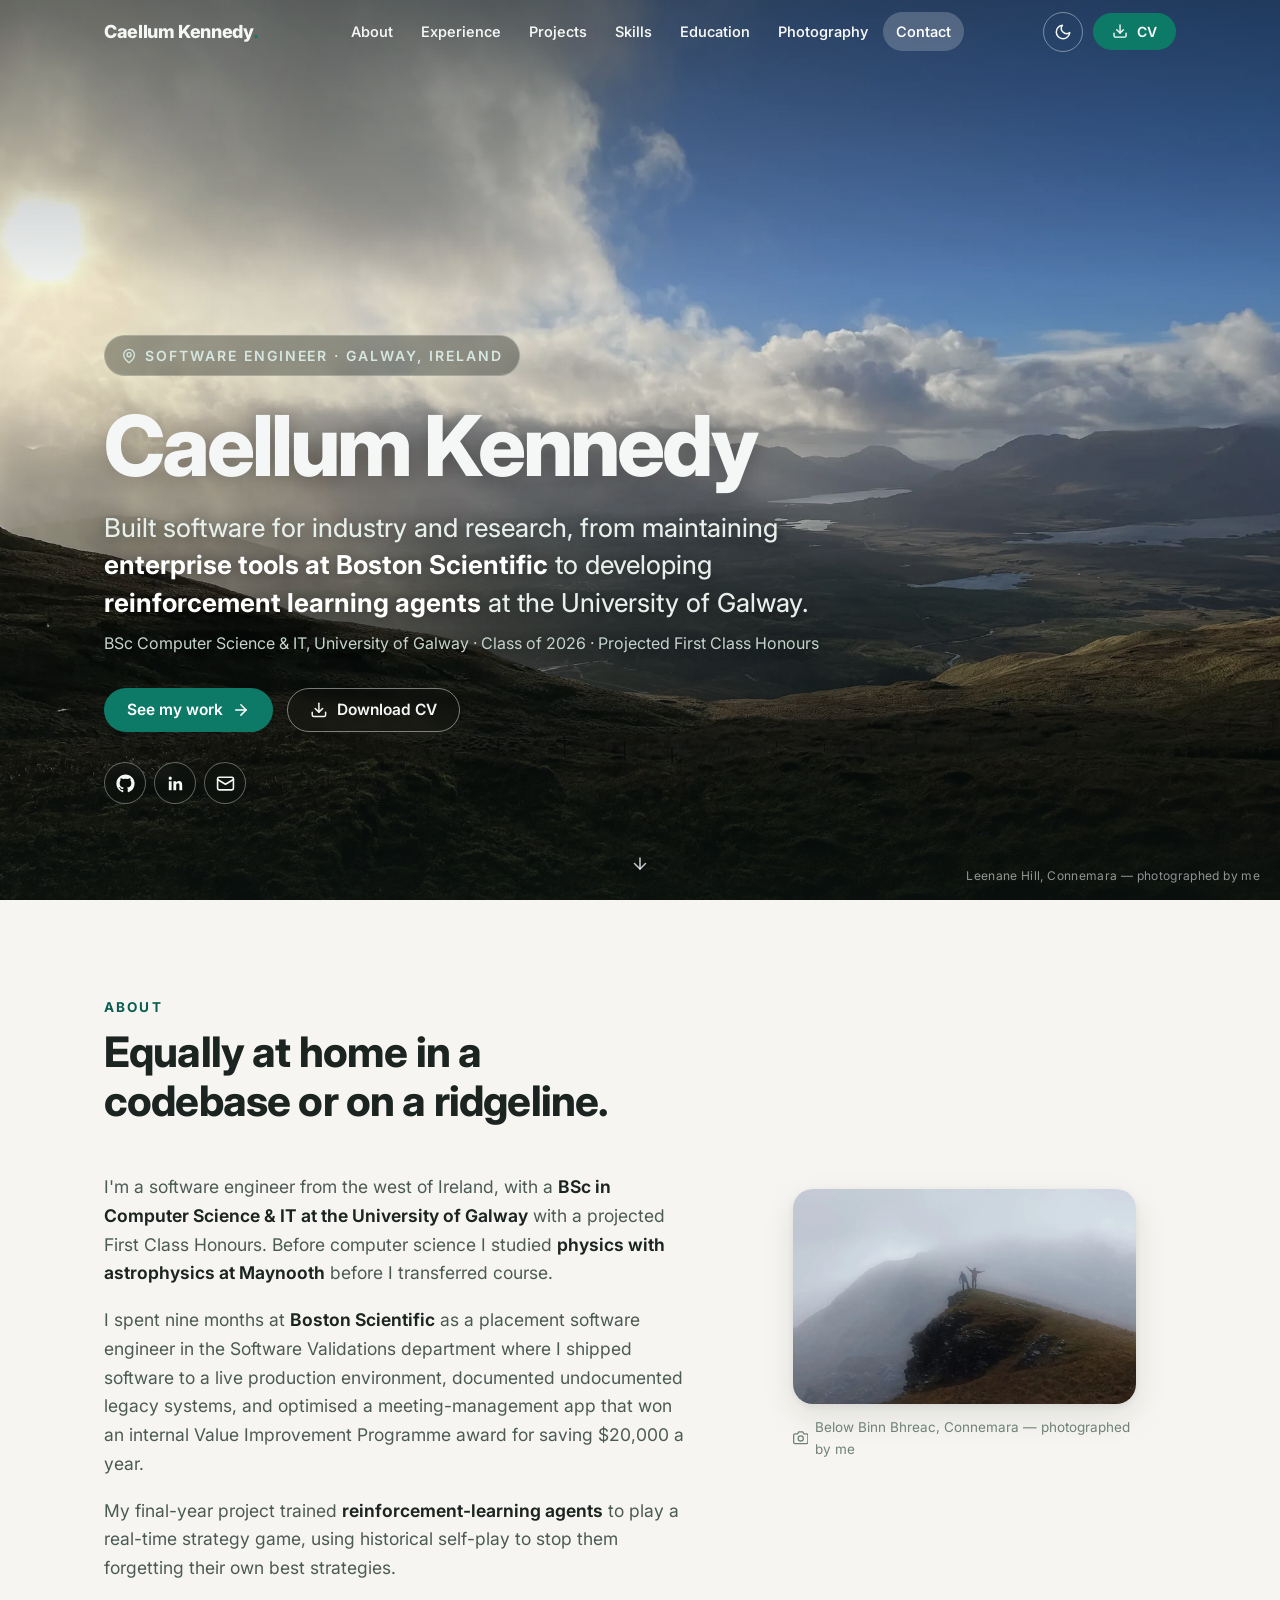
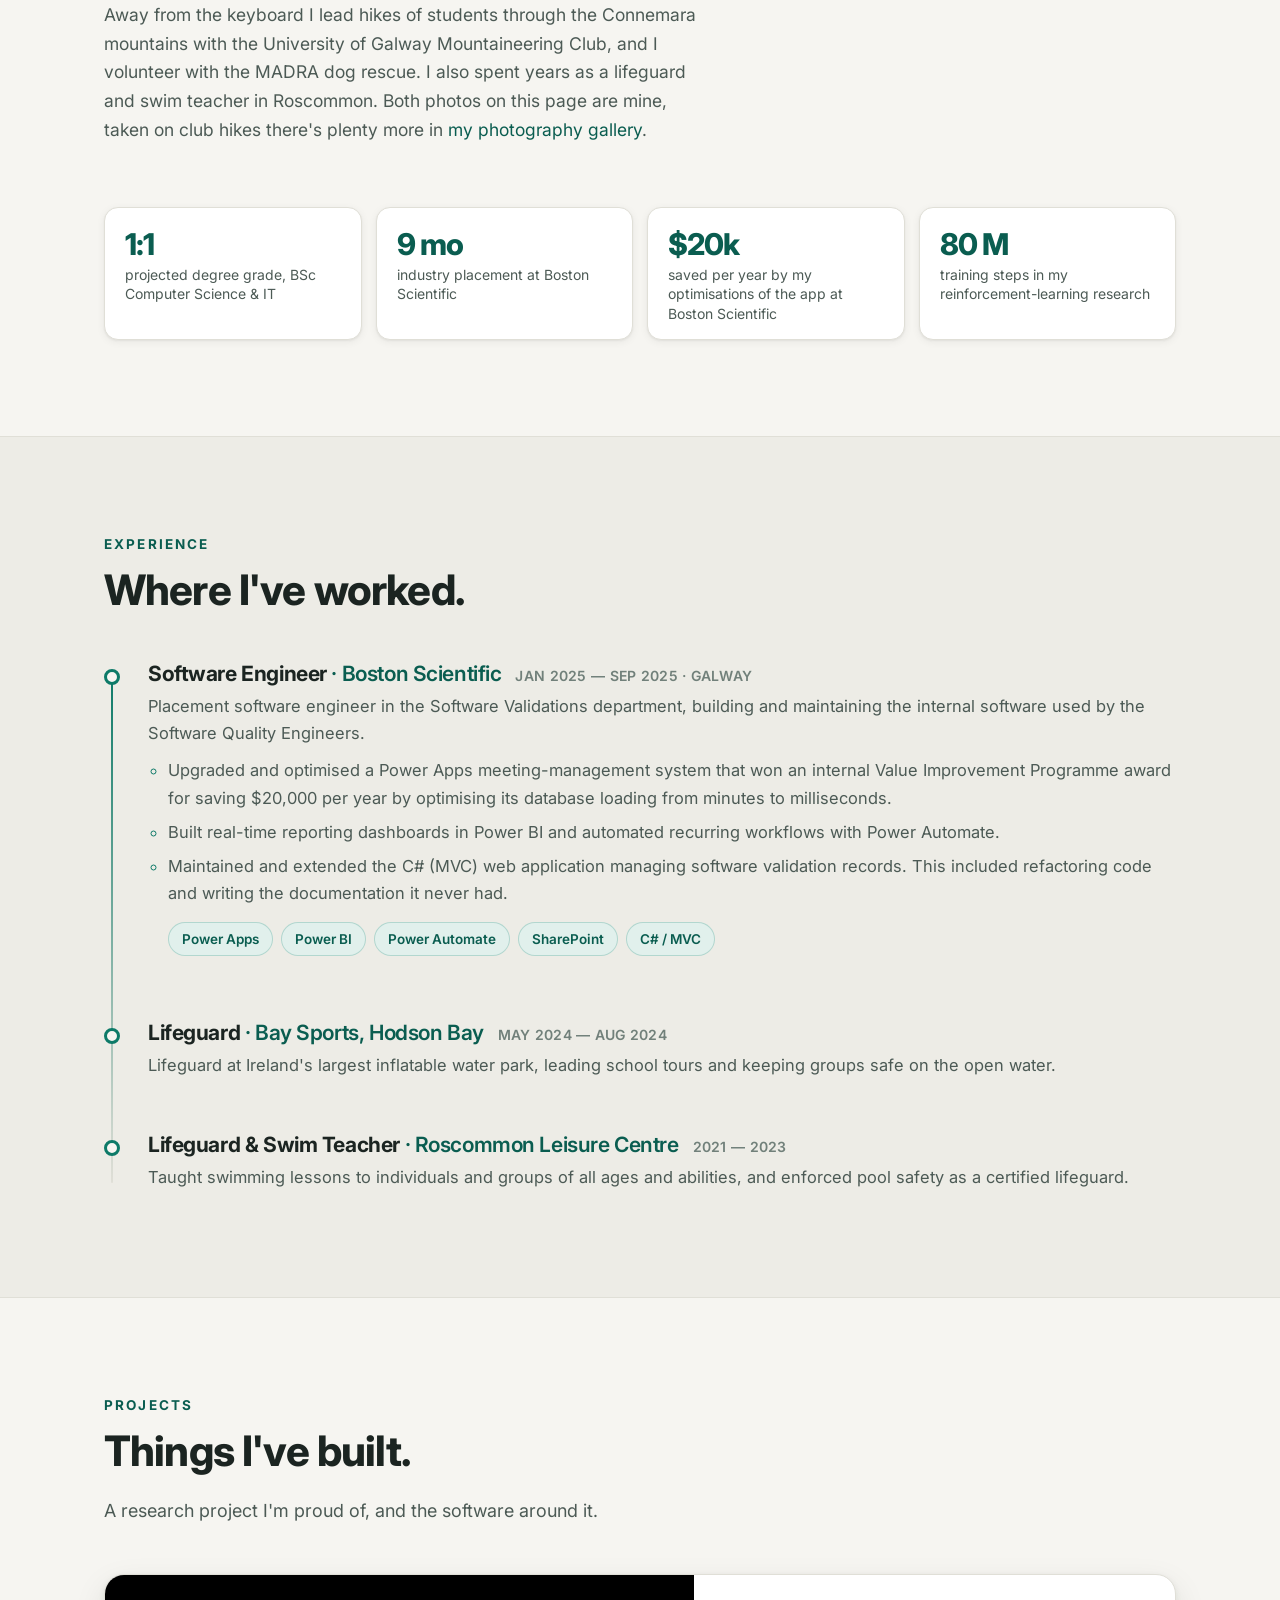
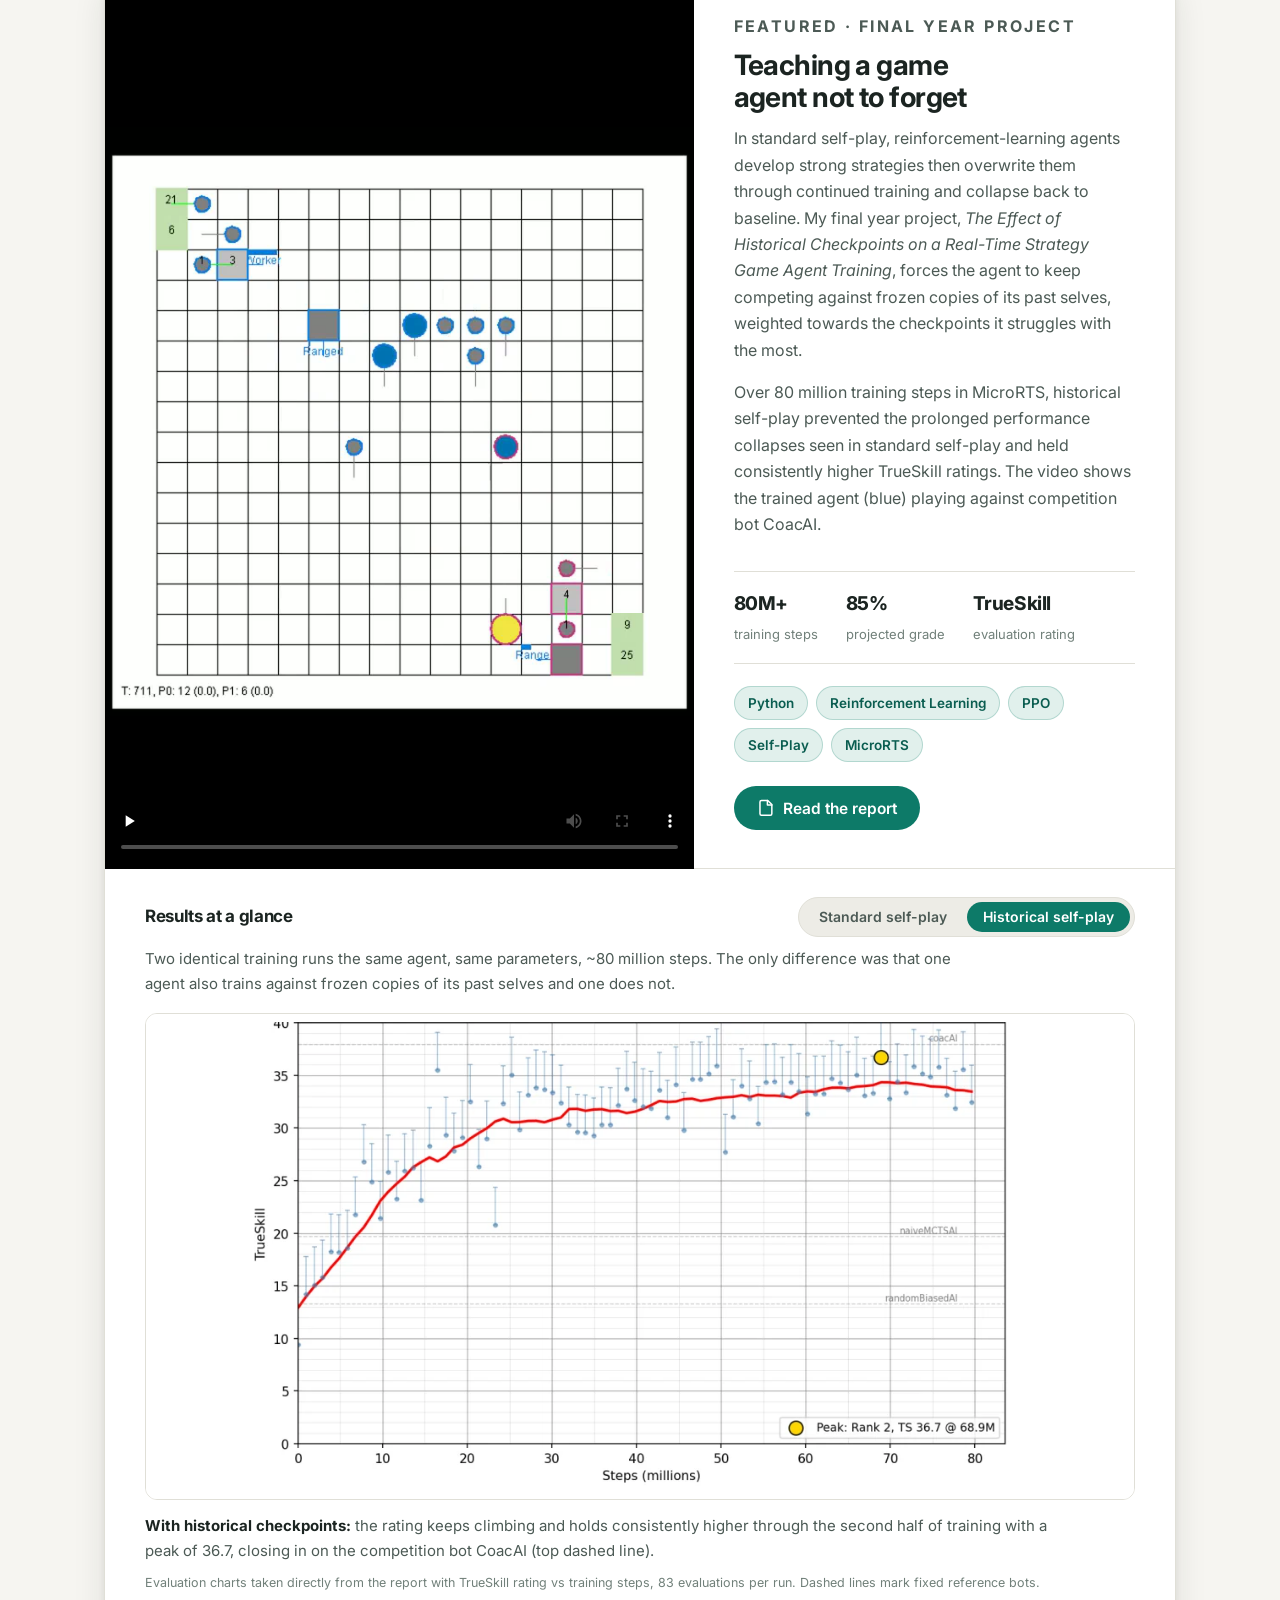
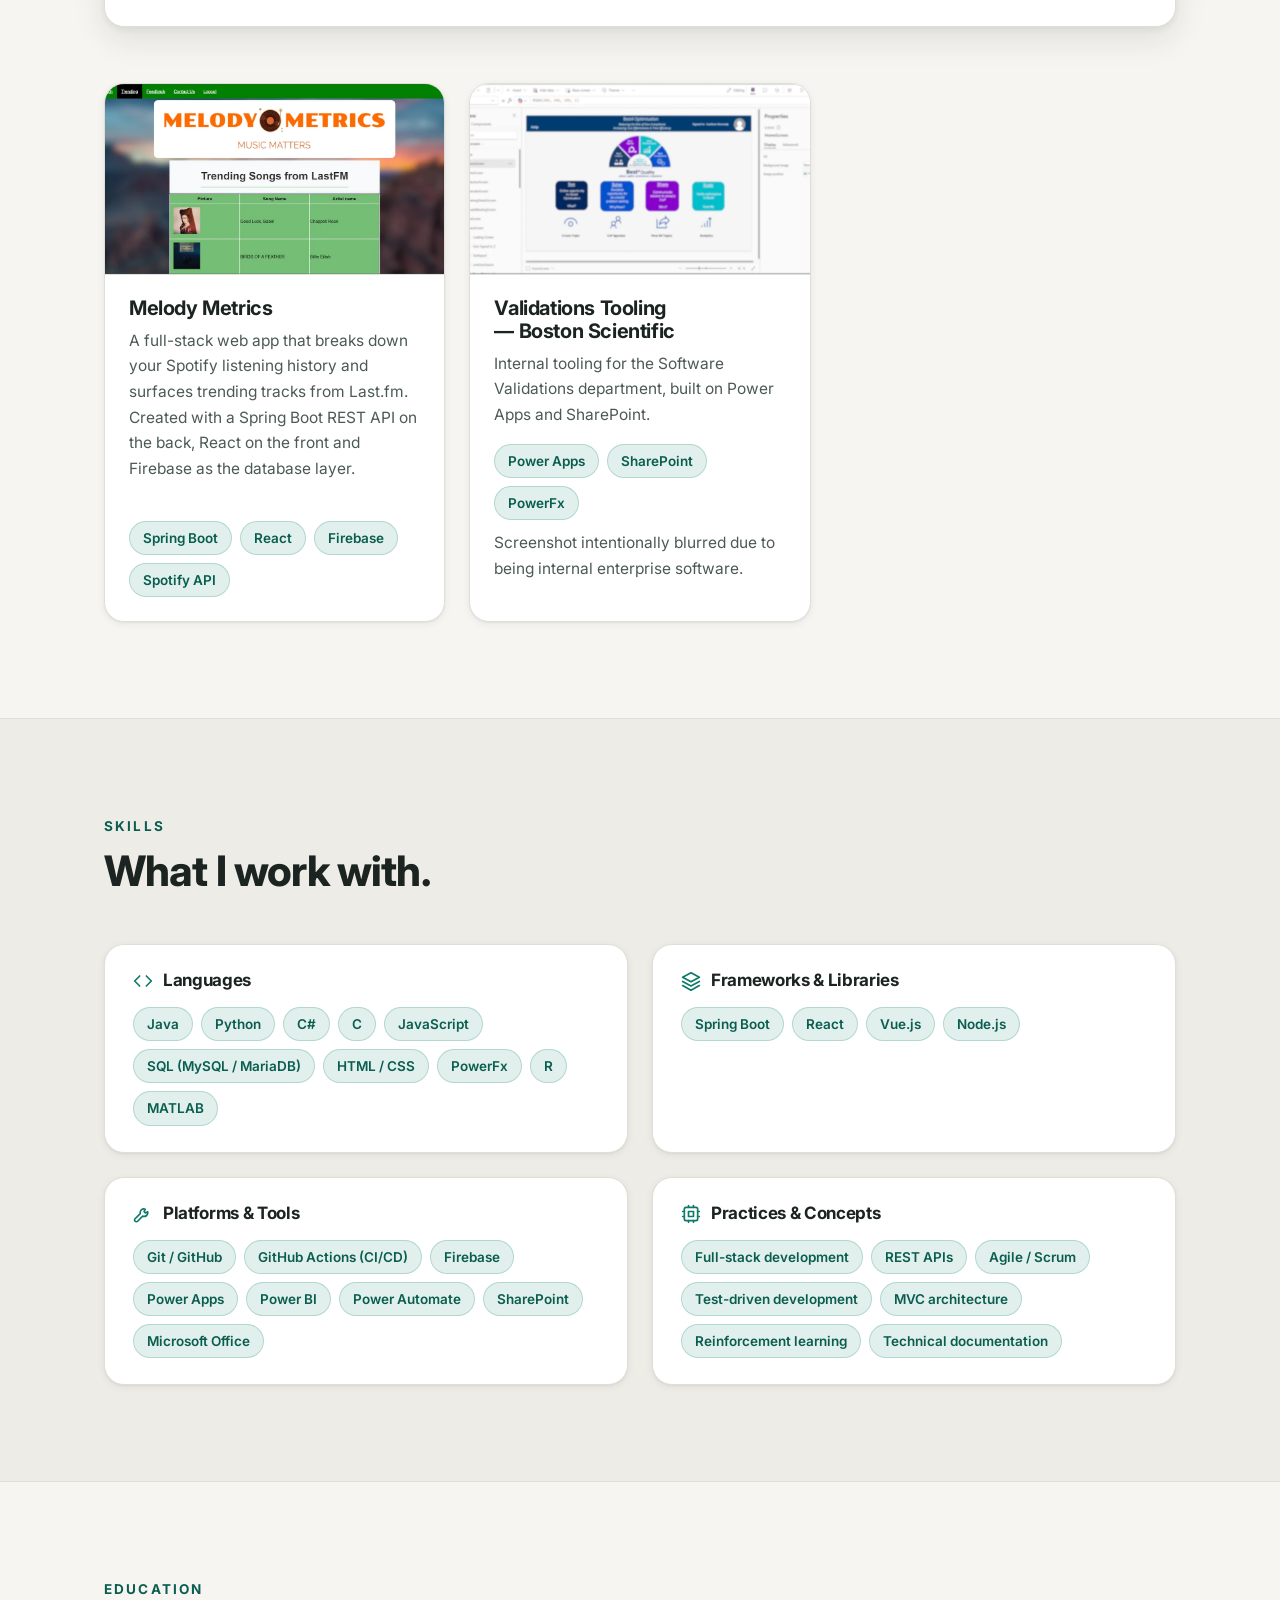
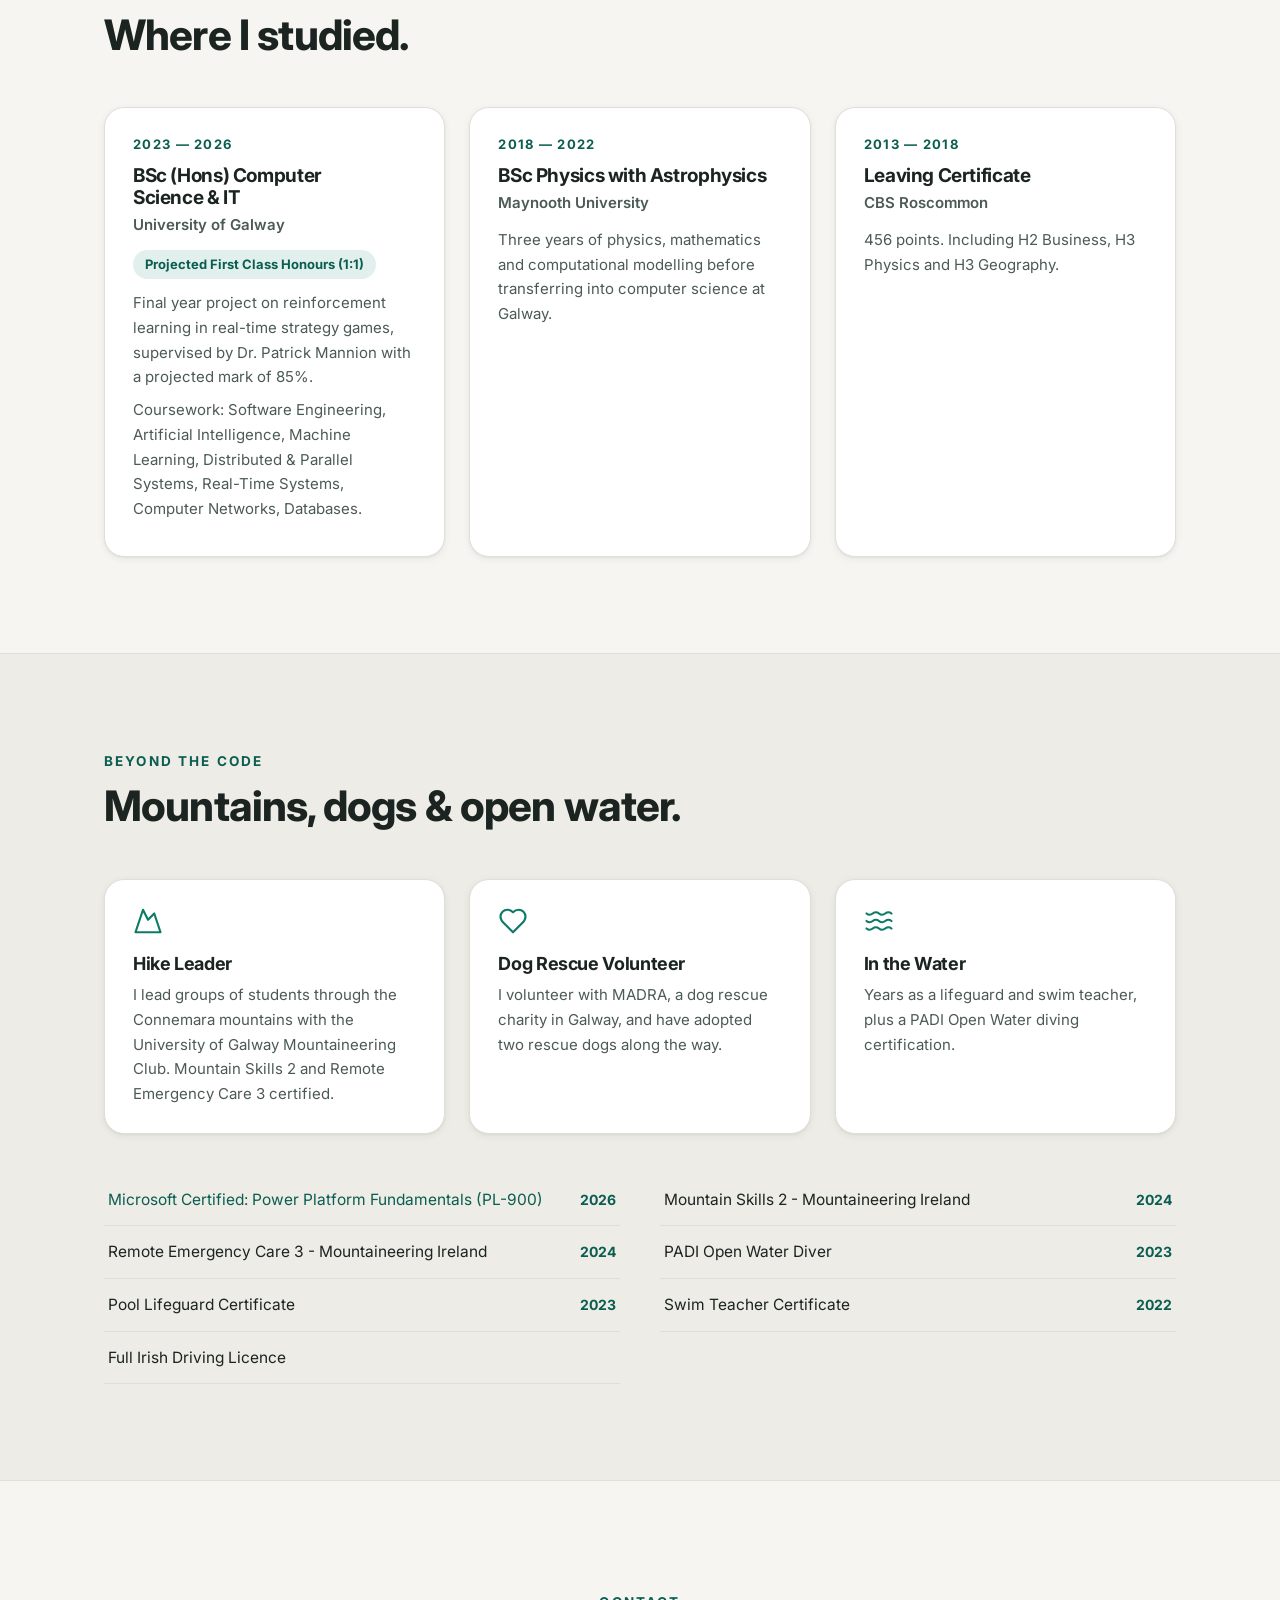
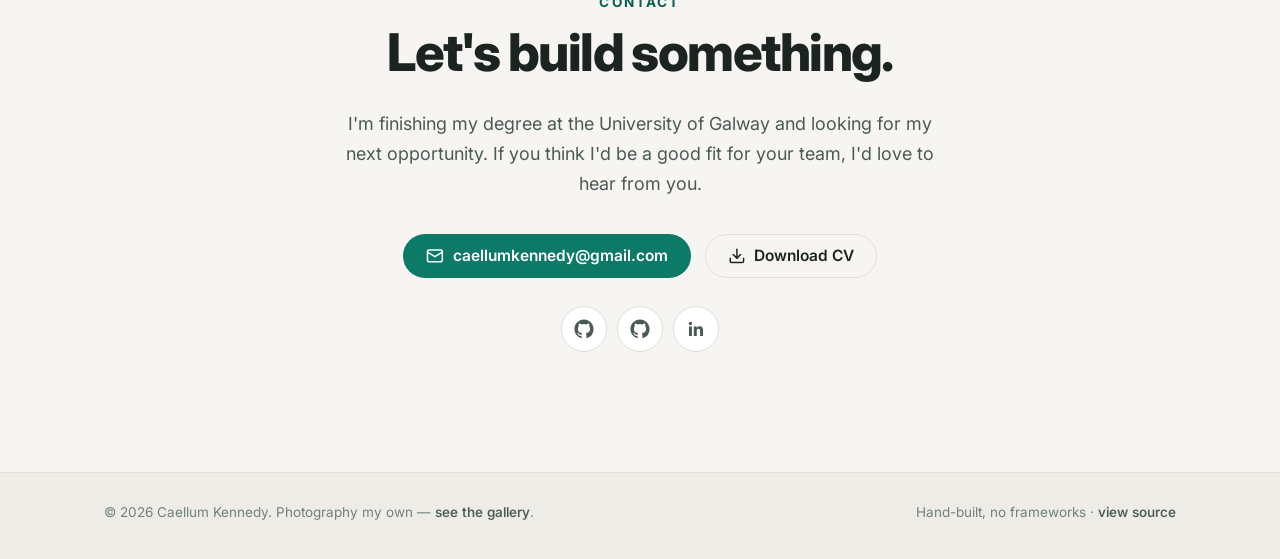
==== commit 87405003: "tweaked text" ====
--- a/index.html
+++ b/index.html
@@ -223,7 +223,7 @@
           Software Engineer · Galway, Ireland
         </p>
         <h1>Caellum Kennedy</h1>
-        <p class="hero-tagline">I have built software from industry to research, from maintaining <strong>enterprise tools
+        <p class="hero-tagline">Built software for industry and research, from maintaining <strong>enterprise tools
             at Boston Scientific</strong> to developing <strong>reinforcement learning agents</strong> at the University
           of Galway.</p>
         <p class="hero-sub">BSc Computer Science &amp; IT, University of Galway · Class of 2026 · Projected First Class
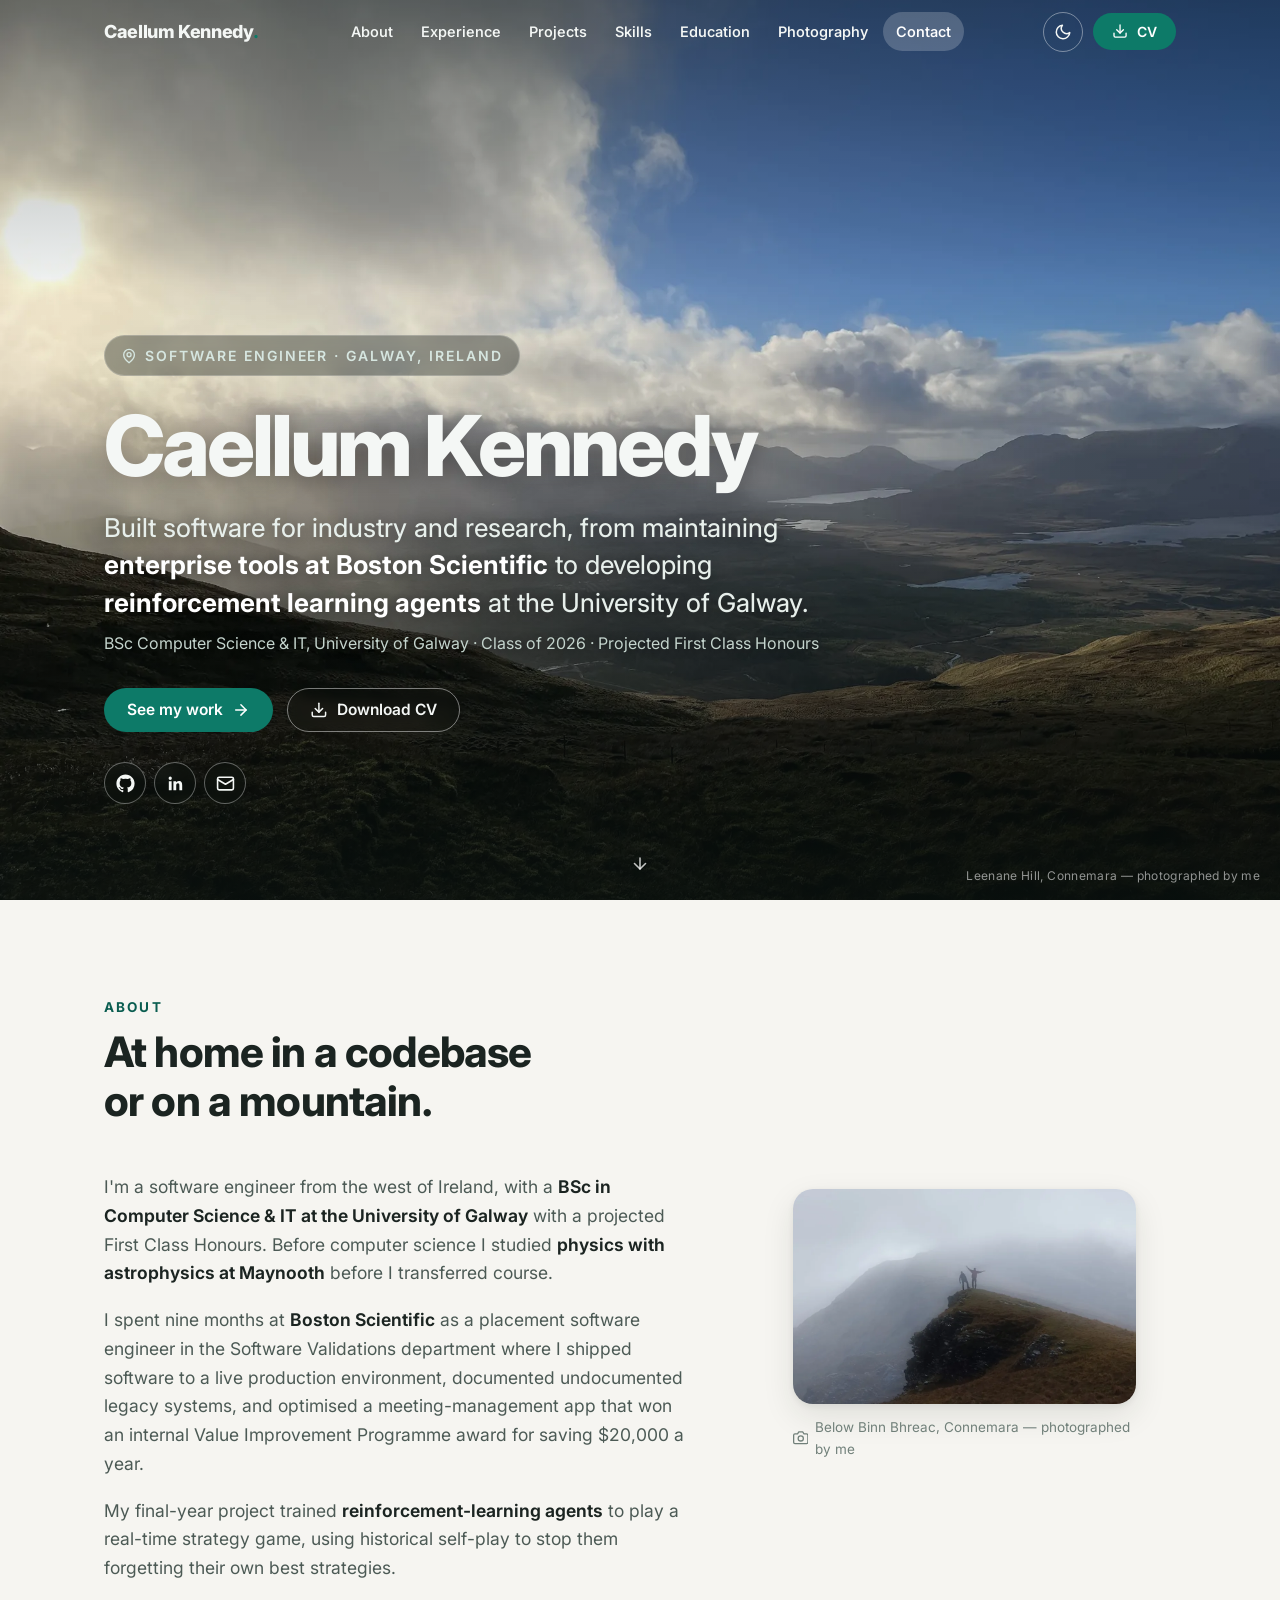
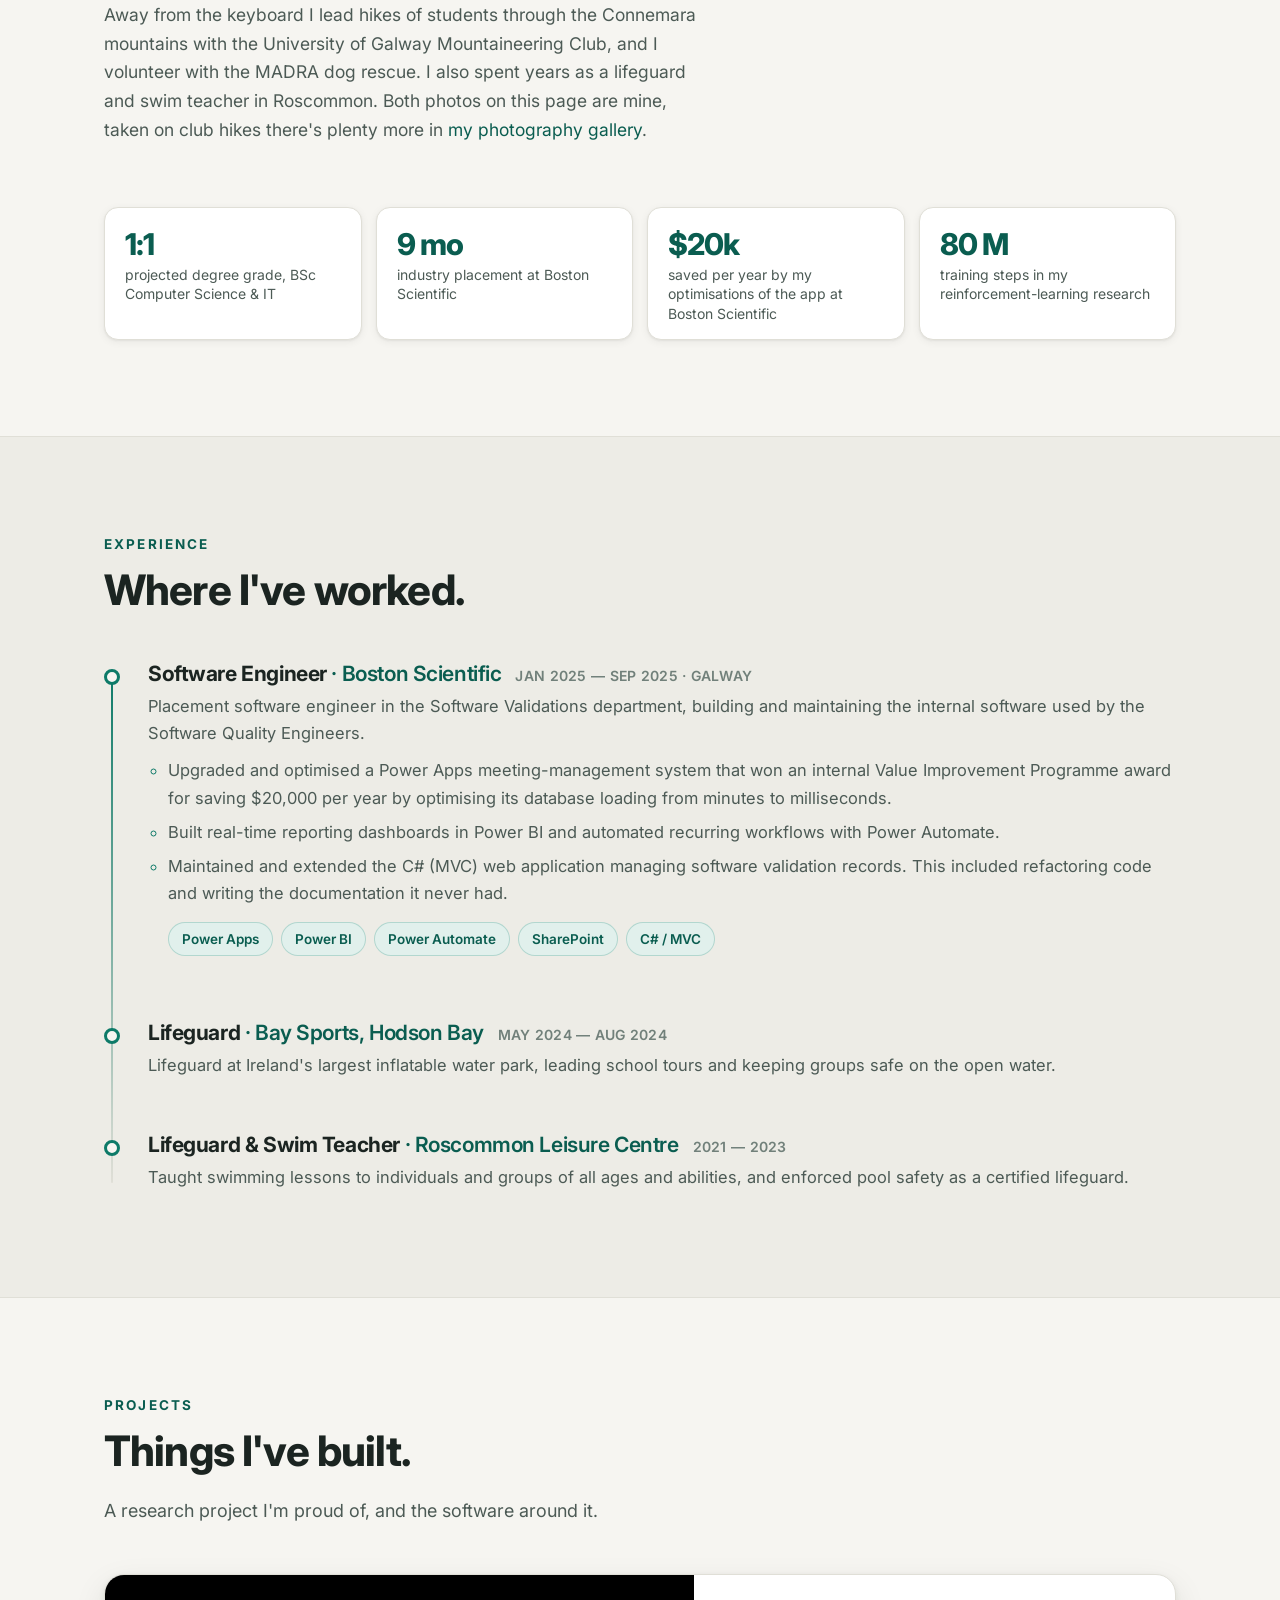
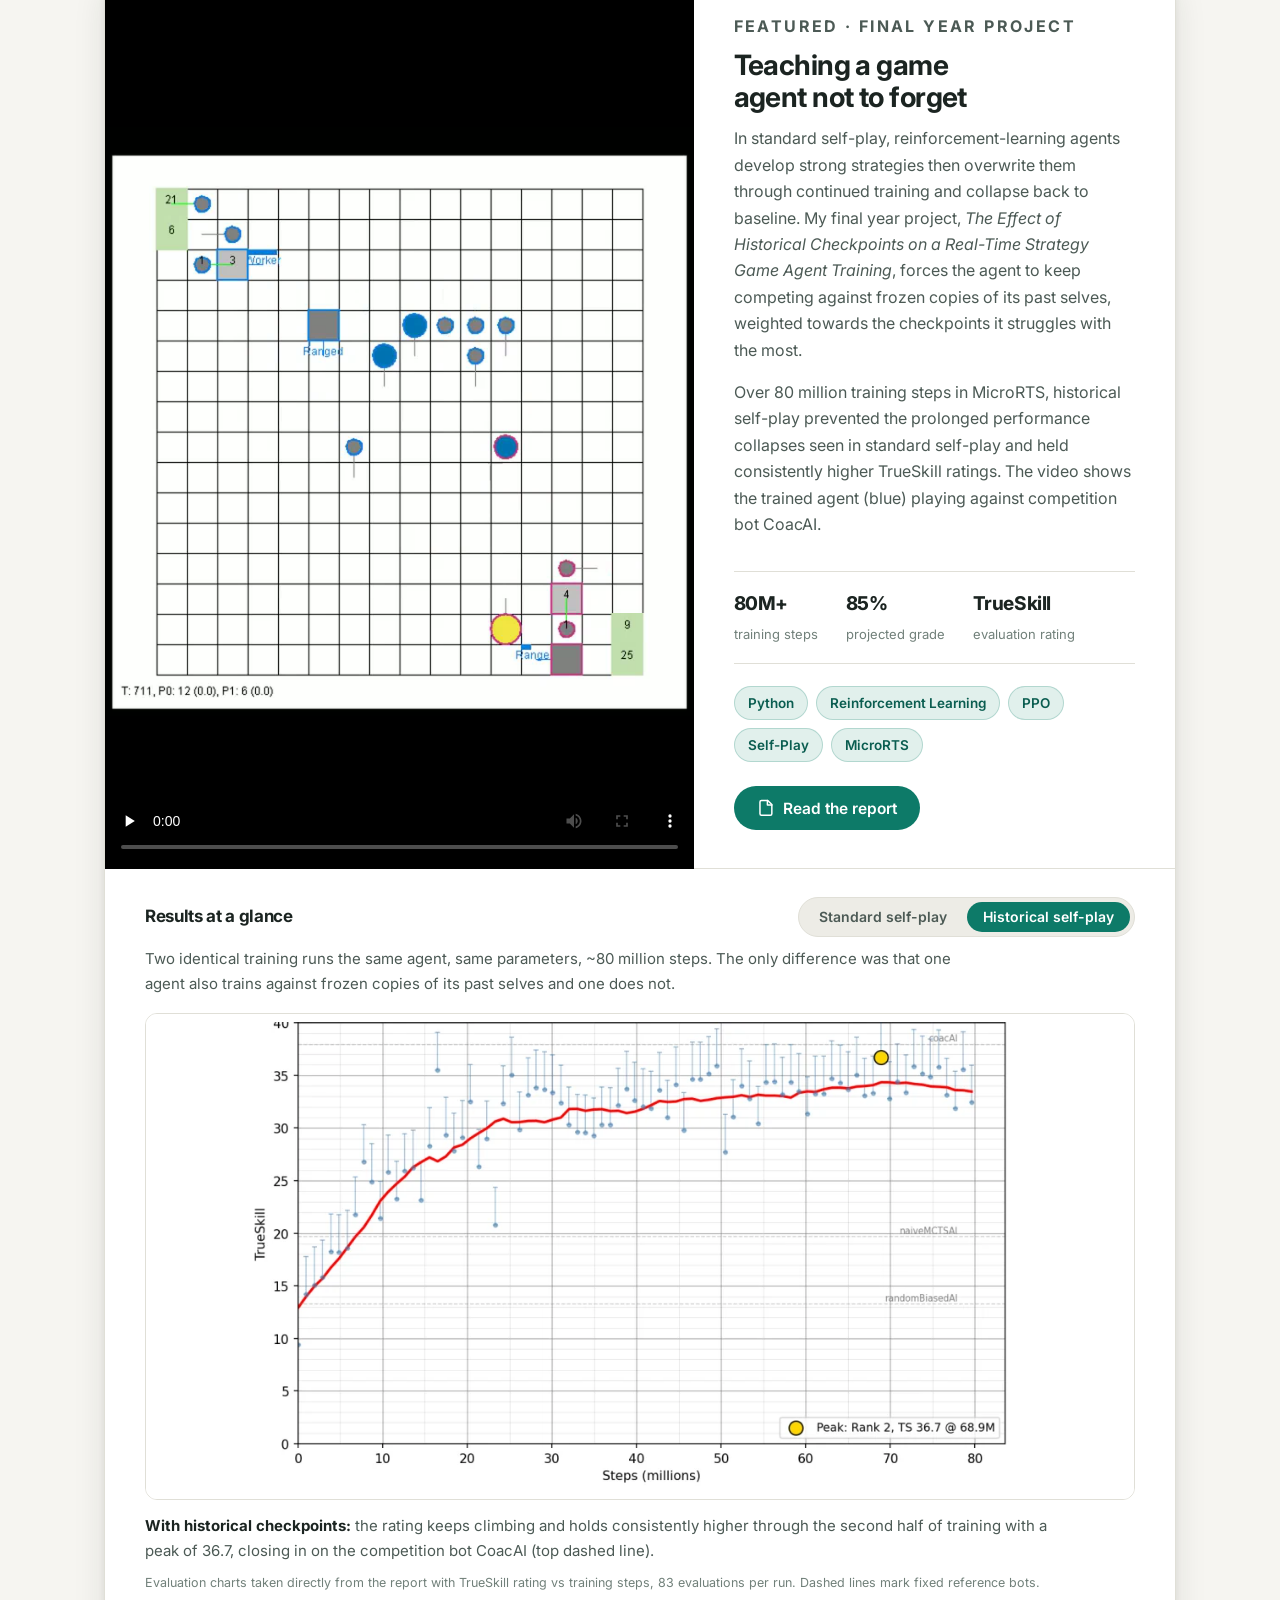
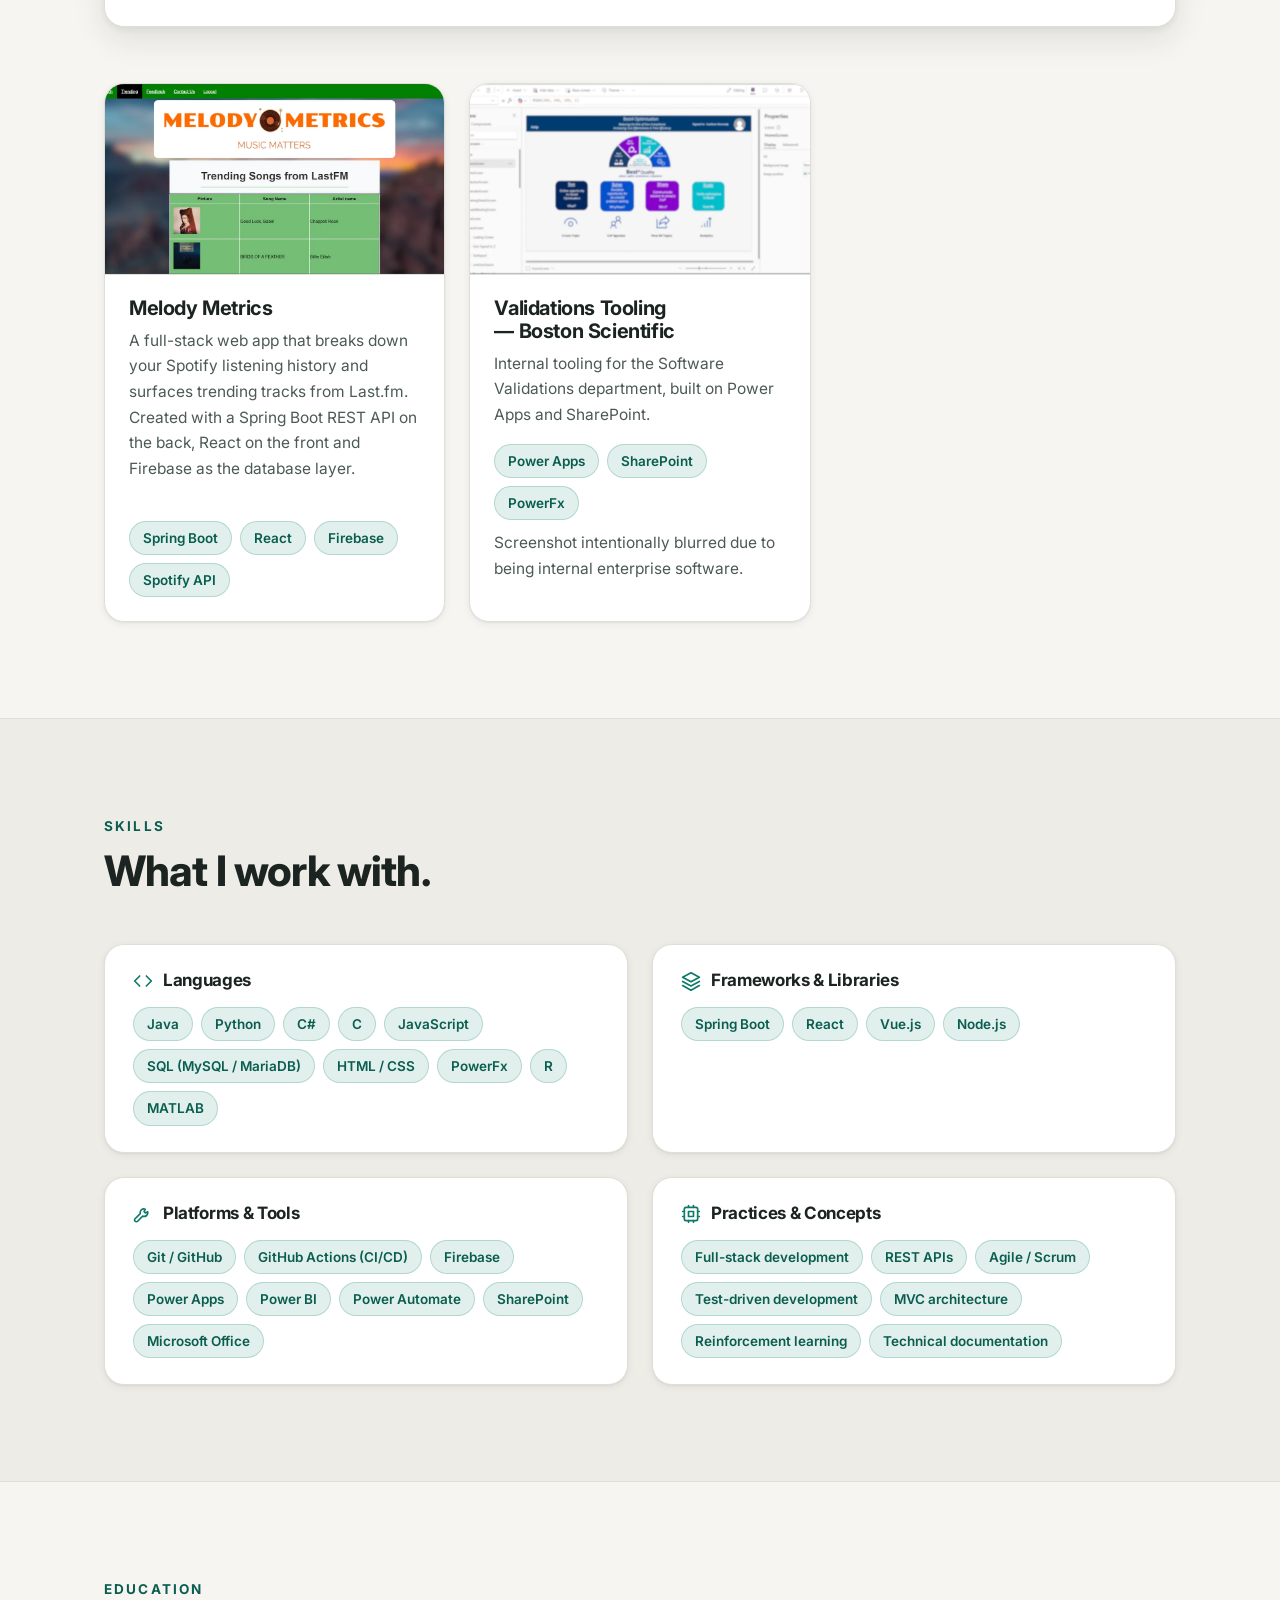
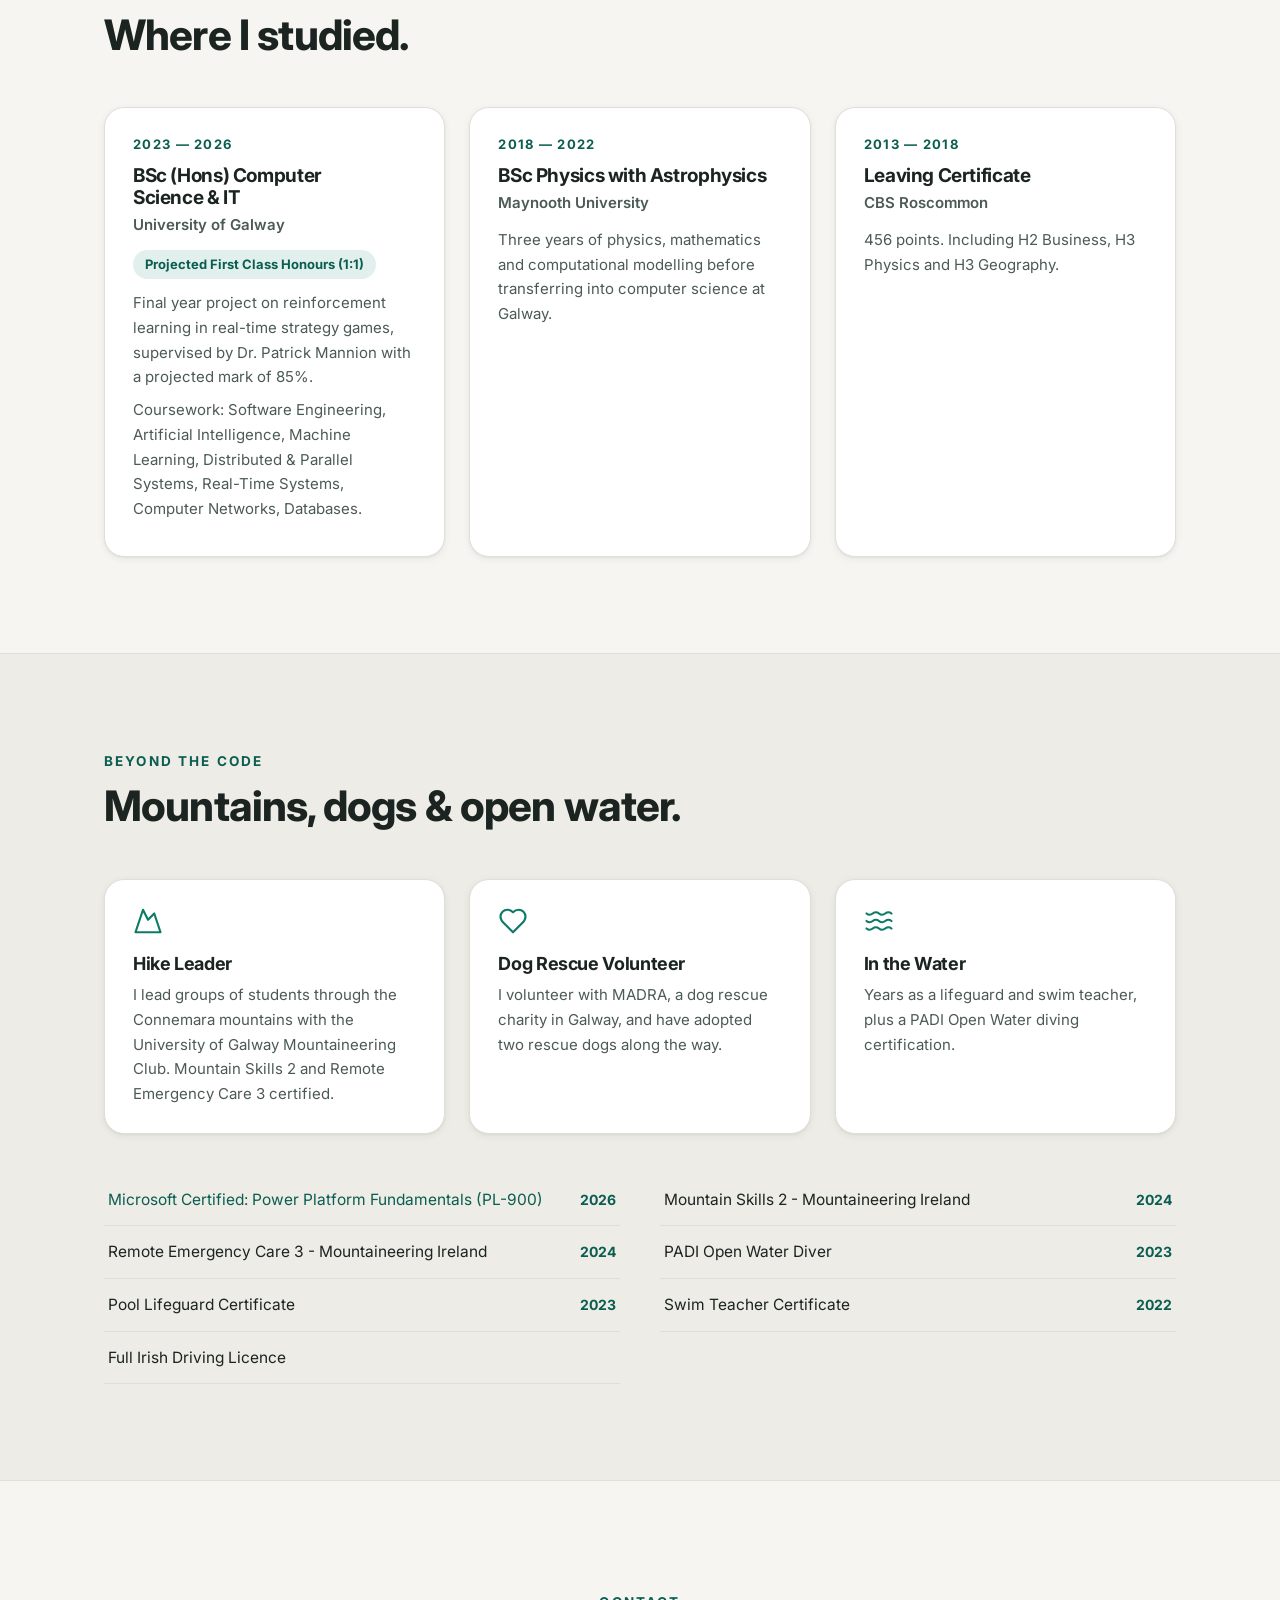
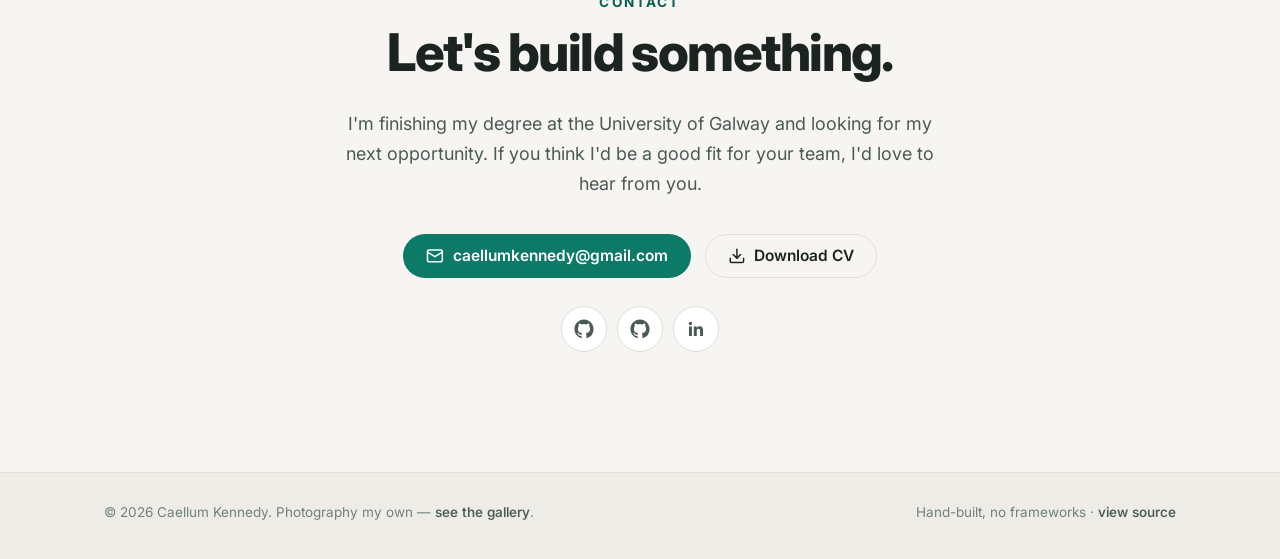
==== commit 28475ac8: "tweaks 2" ====
--- a/index.html
+++ b/index.html
@@ -275,7 +275,7 @@
       <div class="container">
         <div class="section-head reveal">
           <span class="section-eyebrow">About</span>
-          <h2>Equally at home in a codebase or on a ridgeline.</h2>
+          <h2>At home in a codebase or on a mountain.</h2>
         </div>
 
         <div class="about-grid">
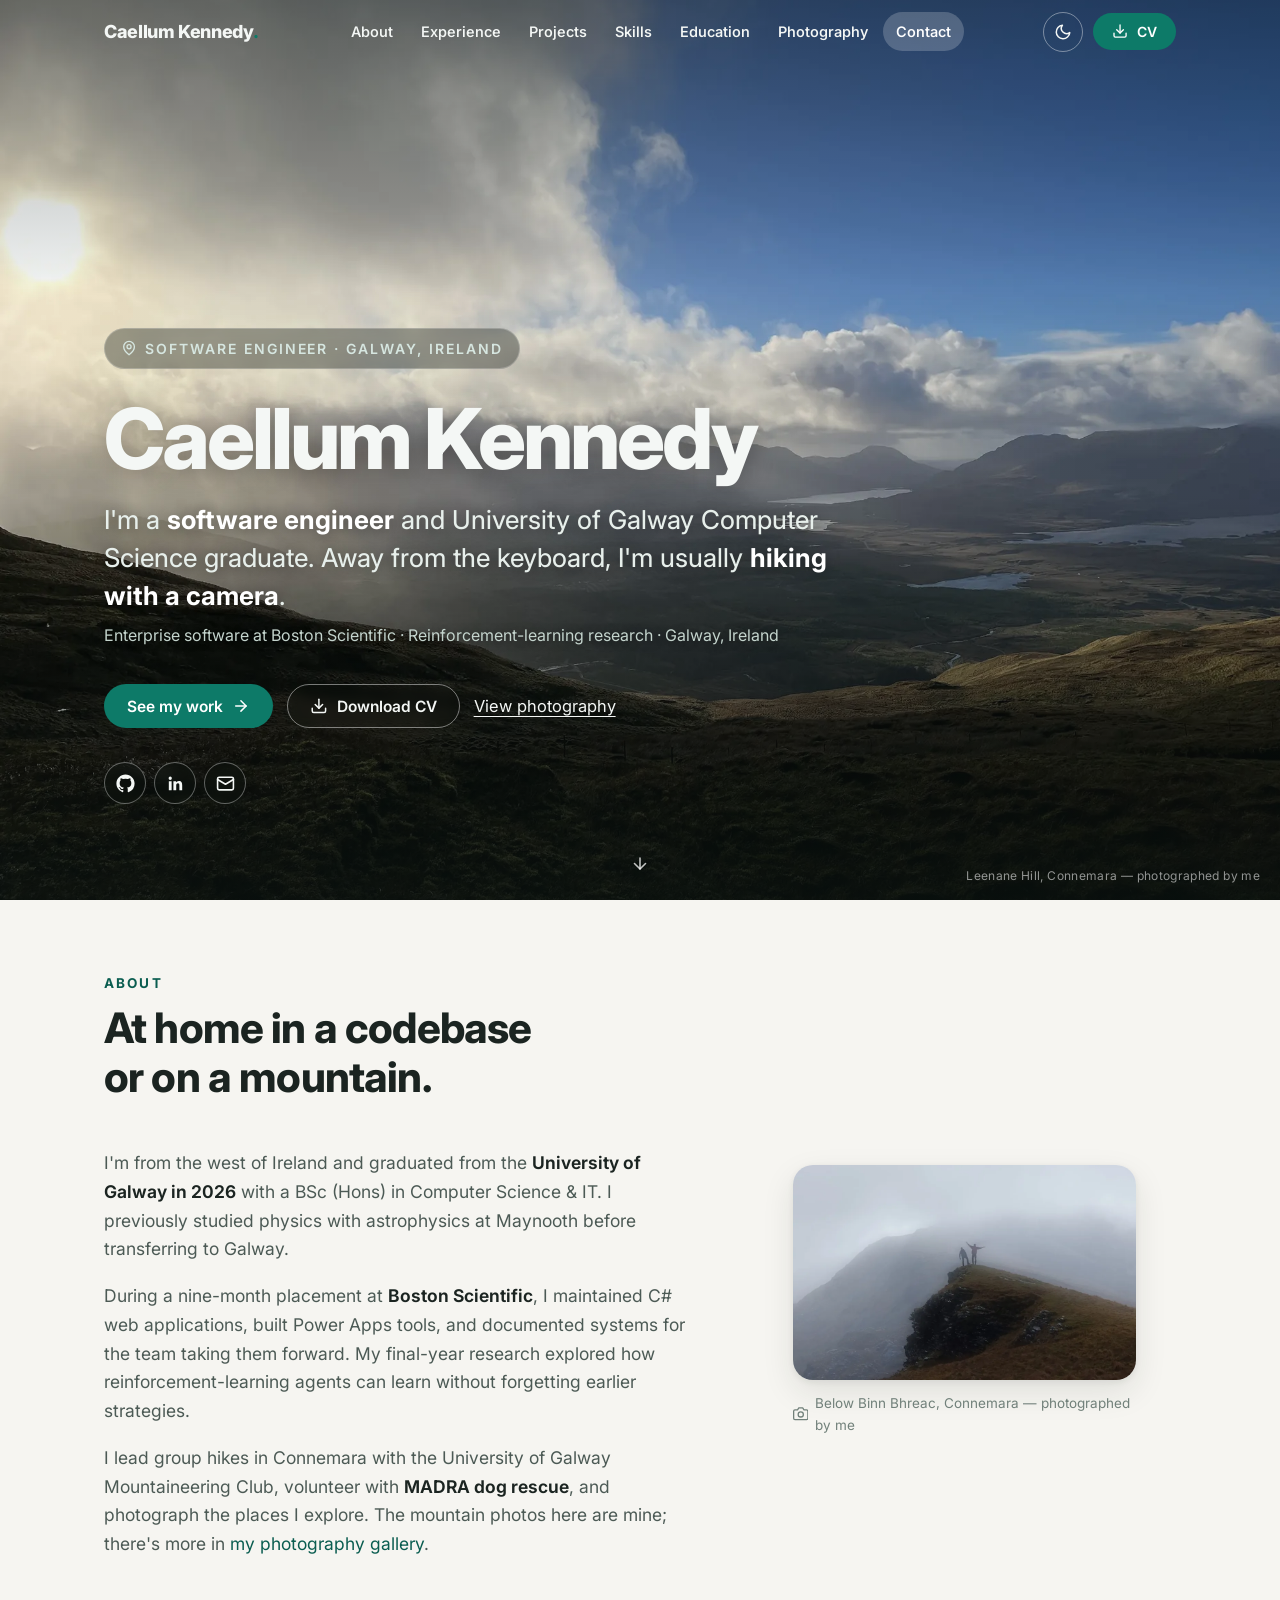
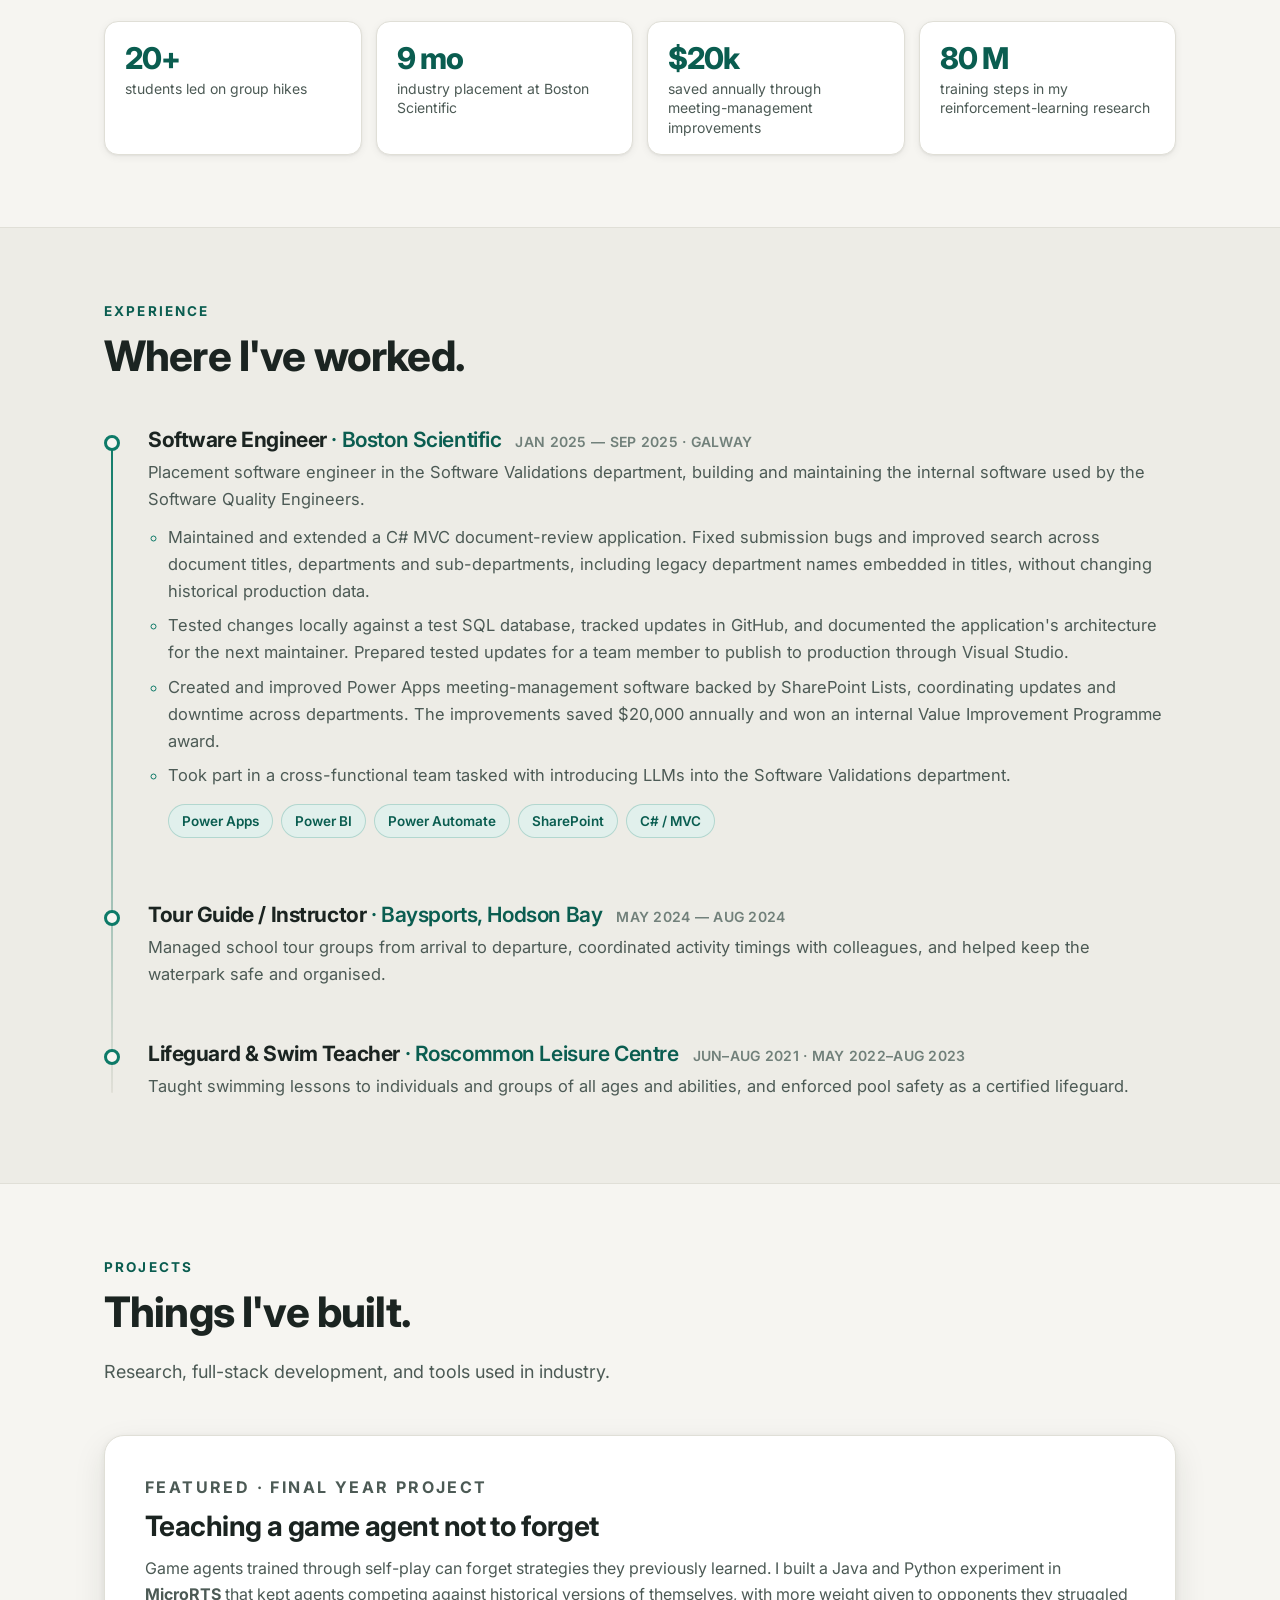
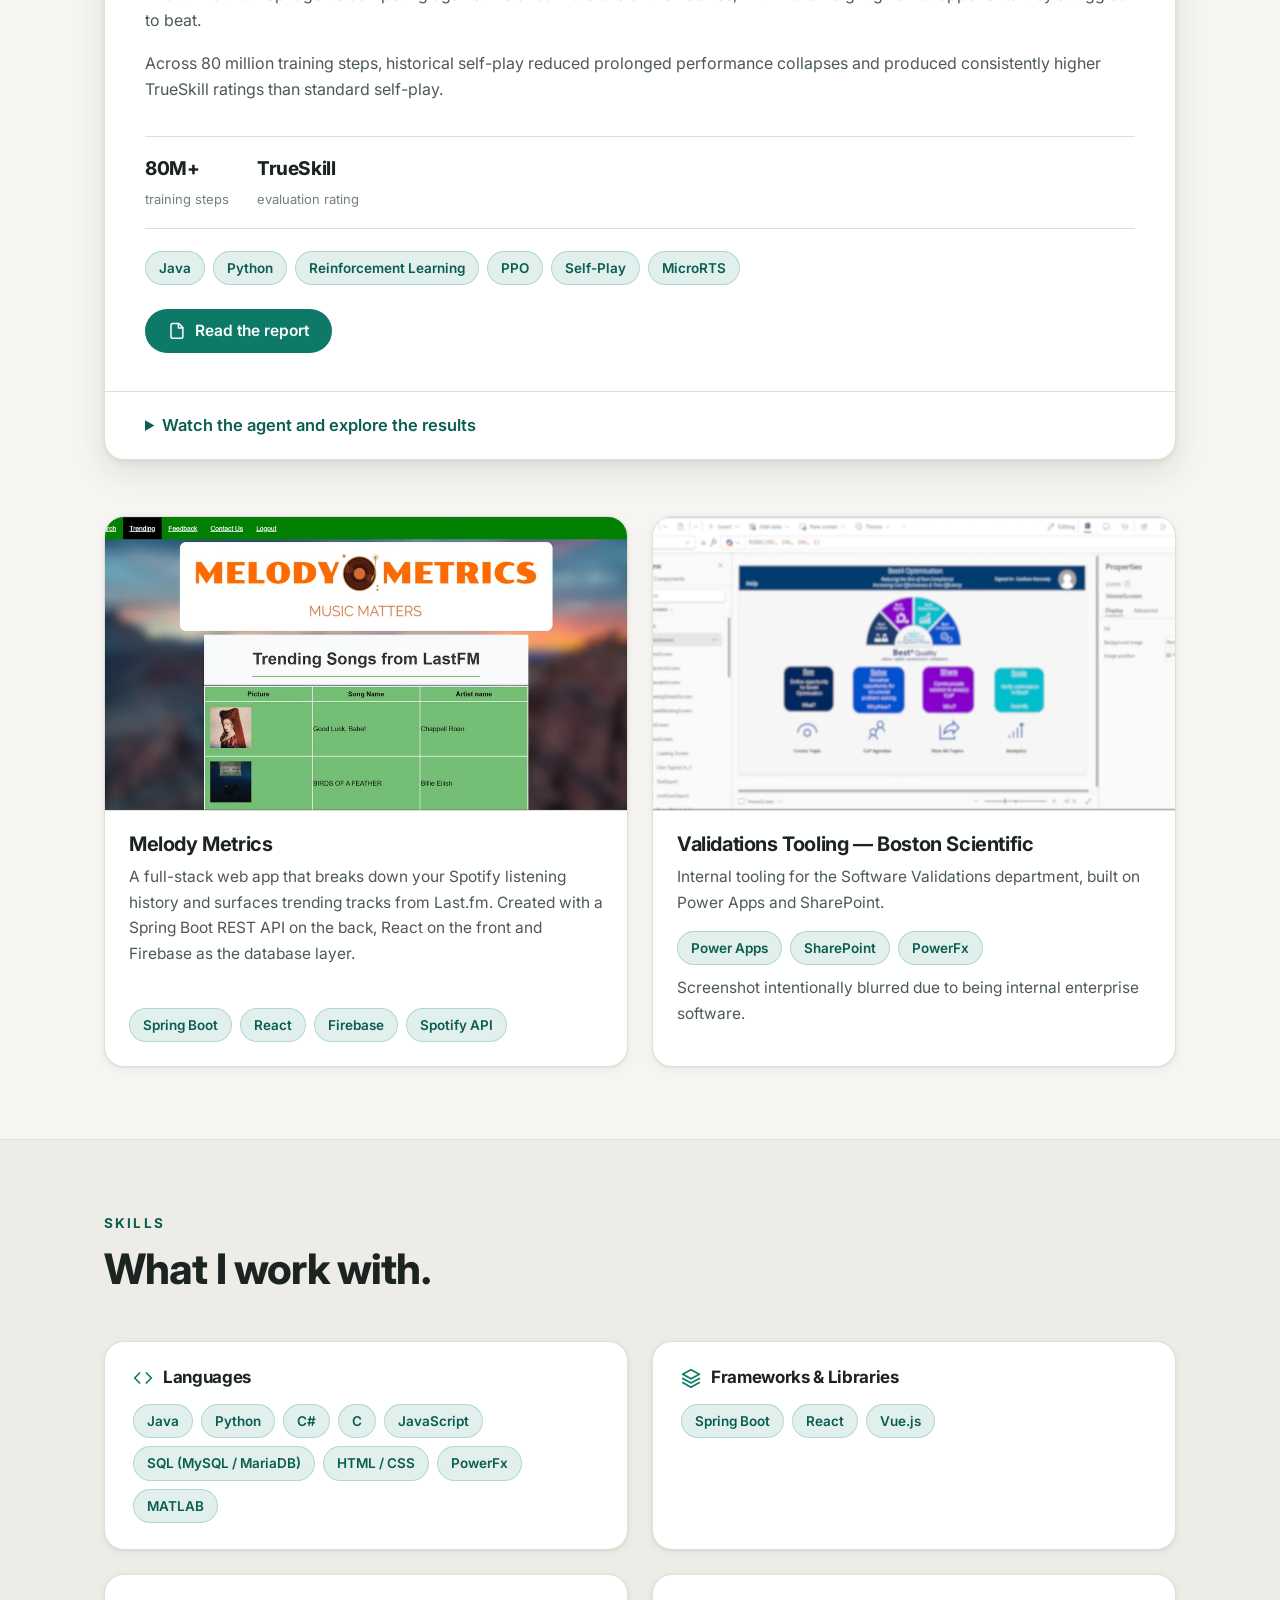
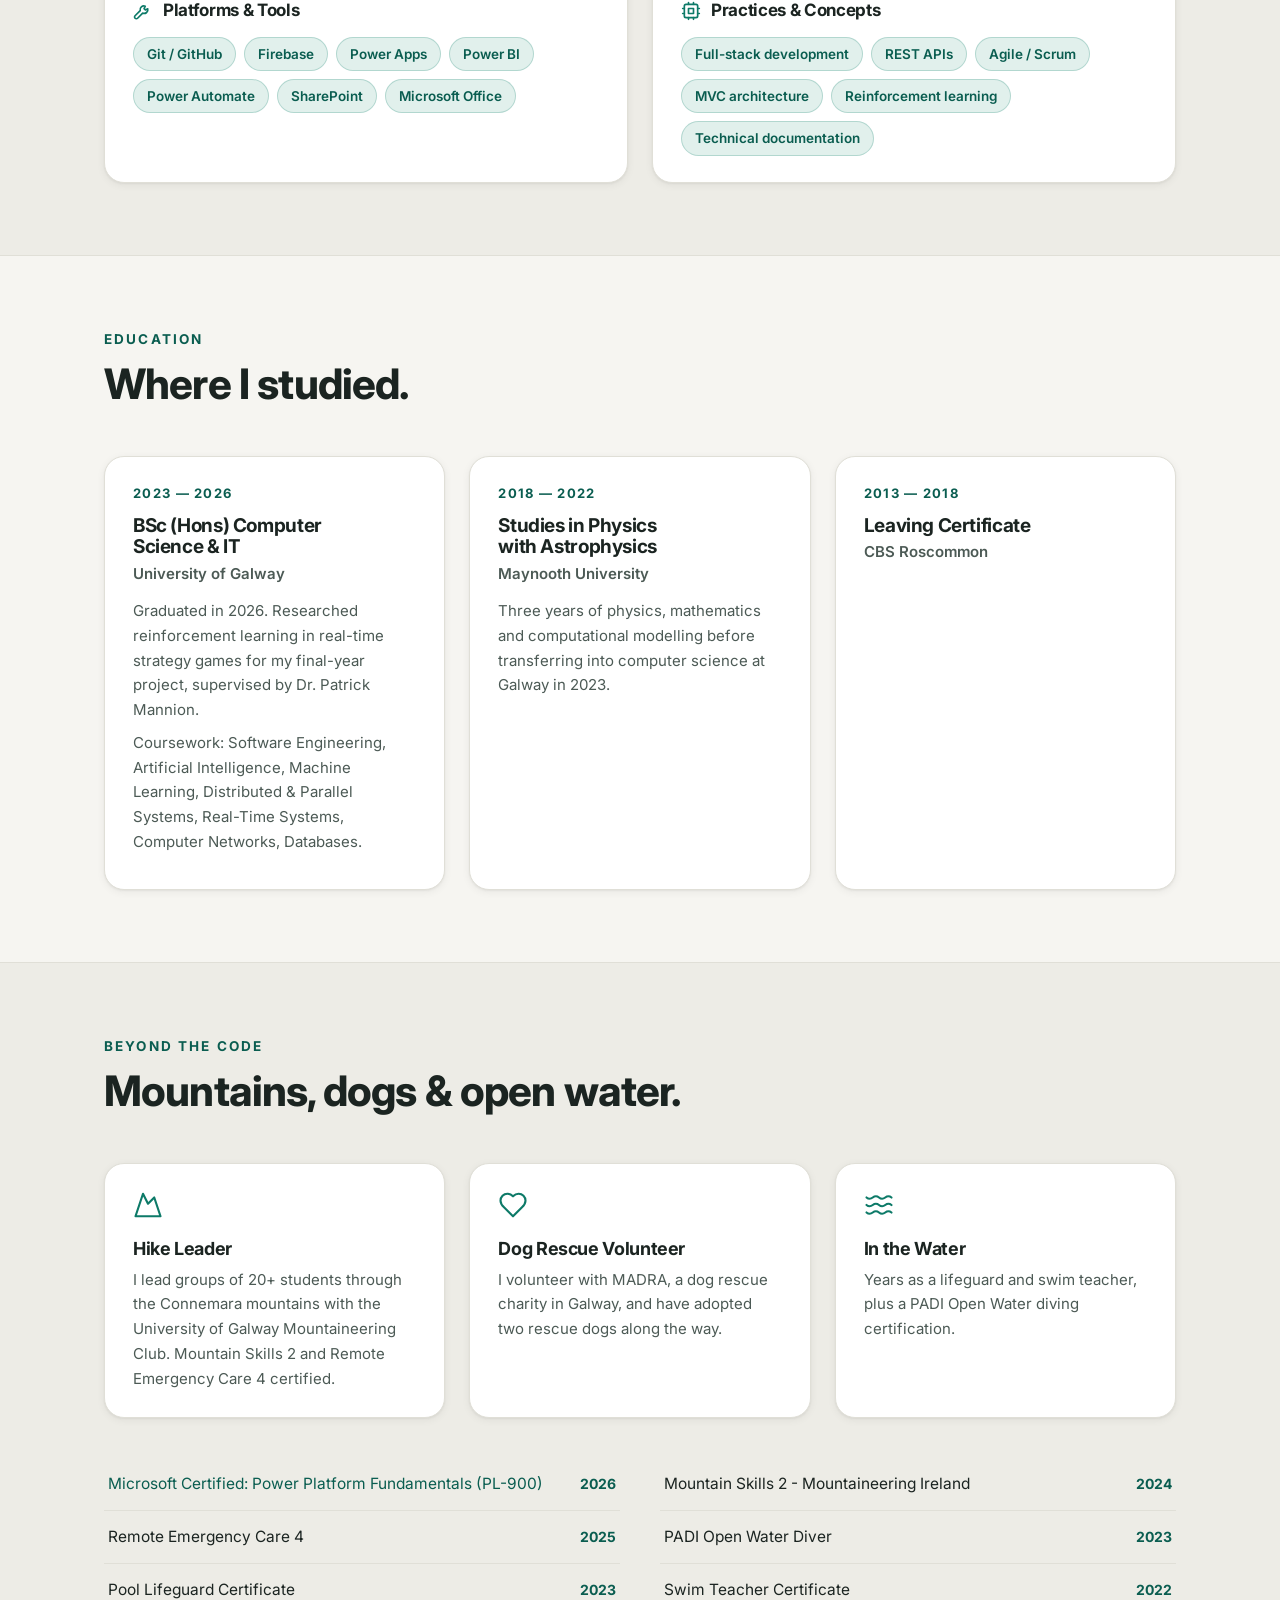
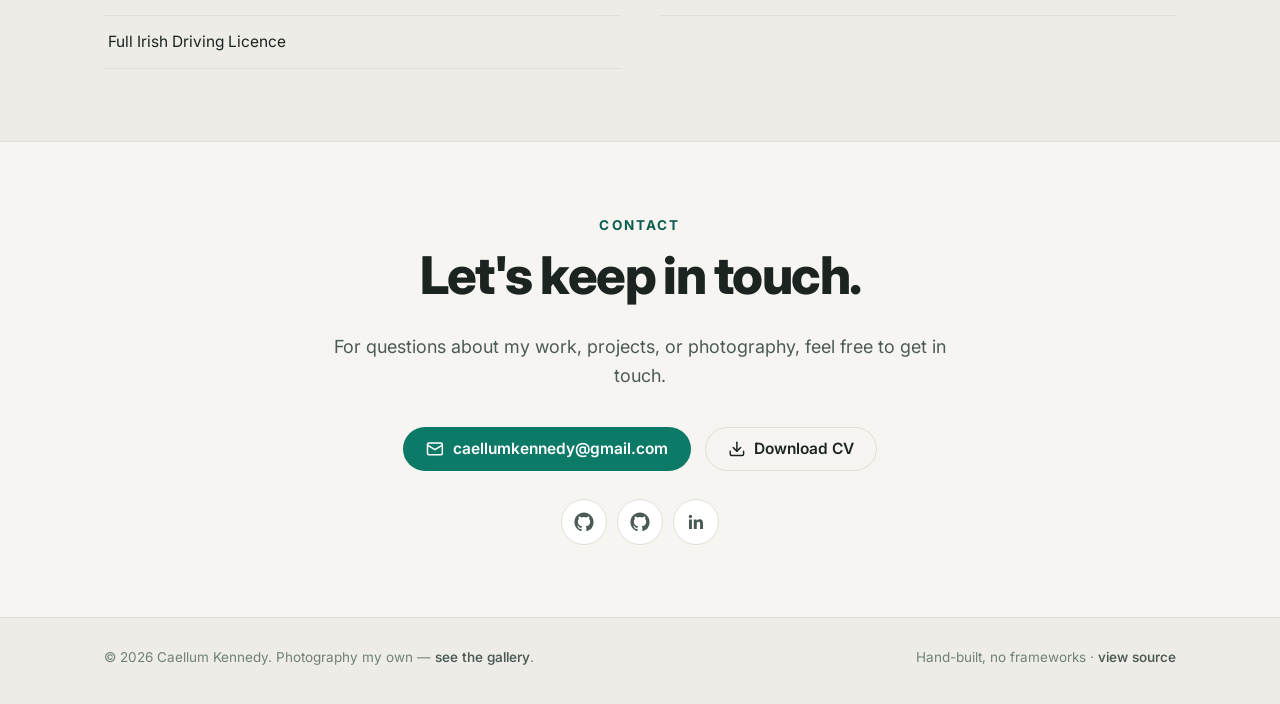
==== commit 1f89a72f: "improvements" ====
--- a/index.html
+++ b/index.html
@@ -1,12 +1,12 @@
 <!DOCTYPE html>
-<html lang="en">
+<html lang="en" class="no-js">
 
 <head>
   <meta charset="UTF-8">
   <meta name="viewport" content="width=device-width, initial-scale=1">
   <title>Caellum Kennedy — Software Engineer | Galway, Ireland</title>
   <meta name="description"
-    content="Caellum Kennedy is a software engineer in Galway, Ireland with full-stack development experience, software engineering at Boston Scientific, and reinforcement-learning research at the University of Galway.">
+    content="Caellum Kennedy, software engineer and University of Galway Computer Science graduate. Industry projects, reinforcement-learning research, photography and hiking.">
   <meta name="author" content="Caellum Kennedy">
   <link rel="canonical" href="https://caellumkennedy.com/">
   <meta name="theme-color" content="#f6f5f1" media="(prefers-color-scheme: light)">
@@ -14,14 +14,14 @@
 
   <meta property="og:title" content="Caellum Kennedy — Software Engineer">
   <meta property="og:description"
-    content="Full-stack software engineer in Galway, Ireland. Software engineering at Boston Scientific and reinforcement-learning game agents at the University of Galway.">
+    content="Caellum Kennedy, software engineer and University of Galway Computer Science graduate. Industry projects, reinforcement-learning research, photography and hiking.">
   <meta property="og:image" content="https://caellumkennedy.com/images/og-image.jpg">
   <meta property="og:url" content="https://caellumkennedy.com/">
   <meta property="og:type" content="website">
   <meta name="twitter:card" content="summary_large_image">
   <meta name="twitter:title" content="Caellum Kennedy — Software Engineer">
   <meta name="twitter:description"
-    content="Full-stack software engineer in Galway, Ireland. Software engineering at Boston Scientific and reinforcement-learning game agents at the University of Galway.">
+    content="Caellum Kennedy, software engineer and University of Galway Computer Science graduate. Industry projects, reinforcement-learning research, photography and hiking.">
   <meta name="twitter:image" content="https://caellumkennedy.com/images/og-image.jpg">
 
   <link rel="icon" href="/images/favicon.svg" type="image/svg+xml">
@@ -32,6 +32,7 @@
   <script>
     // Set theme before first paint to avoid a flash of the wrong theme.
     (function () {
+      document.documentElement.classList.remove('no-js');
       var stored = localStorage.getItem('theme');
       var theme = stored || (matchMedia('(prefers-color-scheme: dark)').matches ? 'dark' : 'light');
       document.documentElement.setAttribute('data-theme', theme);
@@ -105,11 +106,6 @@
       <path d="M5 12h14" />
       <path d="m12 5 7 7-7 7" />
     </symbol>
-    <symbol id="i-external" viewBox="0 0 24 24">
-      <path d="M18 13v6a2 2 0 0 1-2 2H5a2 2 0 0 1-2-2V8a2 2 0 0 1 2-2h6" />
-      <path d="M15 3h6v6" />
-      <path d="M10 14 21 3" />
-    </symbol>
     <symbol id="i-file" viewBox="0 0 24 24">
       <path d="M14.5 2H6a2 2 0 0 0-2 2v16a2 2 0 0 0 2 2h12a2 2 0 0 0 2-2V7.5L14.5 2Z" />
       <path d="M14 2v6h6" />
@@ -142,10 +138,6 @@
     <symbol id="i-wrench" viewBox="0 0 24 24">
       <path
         d="M14.7 6.3a4.5 4.5 0 0 0-6.06 5.27L2.5 17.71a2.12 2.12 0 1 0 3 3l6.13-6.14A4.5 4.5 0 0 0 17.7 9.3l-2.83 1.41-1.58-1.58L14.7 6.3Z" />
-    </symbol>
-    <symbol id="i-compass" viewBox="0 0 24 24">
-      <circle cx="12" cy="12" r="10" />
-      <path d="m16.24 7.76-2.12 6.36-6.36 2.12 2.12-6.36 6.36-2.12Z" />
     </symbol>
     <symbol id="i-mountain" viewBox="0 0 24 24">
       <path d="m8 3 4 8 5-5 5 15H2L8 3Z" />
@@ -190,7 +182,7 @@
             <use href="#i-sun" />
           </svg>
         </button>
-        <a class="btn btn--primary header-cv" href="/files/Caellum_Kennedy_CV.pdf" download="Caellum_Kennedy_CV.pdf">
+        <a class="btn btn--primary header-cv" href="/files/caellum_kennedy_CV.pdf" download="Caellum_Kennedy_CV.pdf">
           <svg class="icon" aria-hidden="true">
             <use href="#i-download" />
           </svg> CV
@@ -223,11 +215,9 @@
           Software Engineer · Galway, Ireland
         </p>
         <h1>Caellum Kennedy</h1>
-        <p class="hero-tagline">Built software for industry and research, from maintaining <strong>enterprise tools
-            at Boston Scientific</strong> to developing <strong>reinforcement learning agents</strong> at the University
-          of Galway.</p>
-        <p class="hero-sub">BSc Computer Science &amp; IT, University of Galway · Class of 2026 · Projected First Class
-          Honours</p>
+        <p class="hero-tagline">I'm a <strong>software engineer</strong> and University of Galway Computer Science
+          graduate. Away from the keyboard, I'm usually <strong>hiking with a camera</strong>.</p>
+        <p class="hero-sub">Enterprise software at Boston Scientific · Reinforcement-learning research · Galway, Ireland</p>
 
         <div class="hero-cta">
           <a class="btn btn--primary" href="#projects">
@@ -235,11 +225,12 @@
               <use href="#i-arrow-right" />
             </svg>
           </a>
-          <a class="btn btn--ghost" href="/files/Caellum_Kennedy_CV.pdf" download="Caellum_Kennedy_CV.pdf">
+          <a class="btn btn--ghost" href="/files/caellum_kennedy_CV.pdf" download="Caellum_Kennedy_CV.pdf">
             <svg class="icon" aria-hidden="true">
               <use href="#i-download" />
             </svg> Download CV
           </a>
+          <a class="hero-photo-link" href="/photography.html">View photography</a>
         </div>
 
         <div class="hero-social">
@@ -273,31 +264,25 @@
     <!-- ============ About ============ -->
     <section class="section" id="about">
       <div class="container">
-        <div class="section-head reveal">
+        <div class="section-head">
           <span class="section-eyebrow">About</span>
           <h2>At home in a codebase or on a mountain.</h2>
         </div>
 
         <div class="about-grid">
-          <div class="about-copy reveal">
-            <p>I'm a software engineer from the west of Ireland, with a <strong>BSc in Computer Science &amp;
-                IT at the University of Galway</strong> with a projected First Class Honours. Before computer science I
-              studied <strong>physics with astrophysics at Maynooth</strong> before I transferred course.</p>
-            <p>I spent nine months at <strong>Boston Scientific</strong> as a placement software engineer in the
-              Software Validations department where I shipped software to a live production environment, documented
-              undocumented legacy systems, and optimised a meeting-management app that won an internal Value Improvement
-              Programme award for saving $20,000 a year.</p>
-            <p>My final-year project trained <strong>reinforcement-learning agents</strong> to play a real-time
-              strategy game, using historical self-play to stop them forgetting their own best strategies.</p>
-            <p>Away from the keyboard I lead hikes of students through the Connemara mountains with the University
-              of Galway Mountaineering Club, and I volunteer with the MADRA dog rescue. I also spent years as a
-              lifeguard and
-              swim teacher in Roscommon. Both photos on this page are mine, taken on club hikes there's plenty more in
-              <a href="/photography.html">my photography gallery</a>.
-            </p>
-          </div>
-
-          <figure class="about-photo reveal">
+          <div class="about-copy">
+            <p>I'm from the west of Ireland and graduated from the <strong>University of Galway in 2026</strong>
+              with a BSc (Hons) in Computer Science &amp; IT. I previously studied physics with astrophysics at
+              Maynooth before transferring to Galway.</p>
+            <p>During a nine-month placement at <strong>Boston Scientific</strong>, I maintained C# web applications,
+              built Power Apps tools, and documented systems for the team taking them forward. My final-year
+              research explored how reinforcement-learning agents can learn without forgetting earlier strategies.</p>
+            <p>I lead group hikes in Connemara with the University of Galway Mountaineering Club, volunteer with
+              <strong>MADRA dog rescue</strong>, and photograph the places I explore. The mountain photos here are
+              mine; there's more in <a href="/photography.html">my photography gallery</a>.</p>
+          </div>
+
+          <figure class="about-photo">
             <img src="/images/ridge-1000.webp" width="1000" height="625"
               alt="Two hikers celebrating on a rocky ridge in thick mist in the Connemara mountains" loading="lazy">
             <figcaption>
@@ -309,10 +294,10 @@
           </figure>
         </div>
 
-        <div class="stats reveal-stagger">
-          <div class="stat"><b>1:1</b><span>projected degree grade, BSc Computer Science &amp; IT</span></div>
+        <div class="stats">
+          <div class="stat"><b>20+</b><span>students led on group hikes</span></div>
           <div class="stat"><b>9 mo</b><span>industry placement at Boston Scientific</span></div>
-          <div class="stat"><b>$20k</b><span>saved per year by my optimisations of the app at Boston Scientific</span>
+          <div class="stat"><b>$20k</b><span>saved annually through meeting-management improvements</span>
           </div>
           <div class="stat"><b>80 M</b><span>training steps in my reinforcement-learning research</span></div>
         </div>
@@ -322,13 +307,13 @@
     <!-- ============ Experience ============ -->
     <section class="section section--sunken" id="experience">
       <div class="container">
-        <div class="section-head reveal">
+        <div class="section-head">
           <span class="section-eyebrow">Experience</span>
           <h2>Where I've worked.</h2>
         </div>
 
         <ol class="timeline">
-          <li class="timeline-item reveal">
+          <li class="timeline-item">
             <div class="timeline-meta">
               <h3>Software Engineer <span class="timeline-org">· Boston Scientific</span></h3>
               <span class="timeline-dates">Jan 2025 — Sep 2025 · Galway</span>
@@ -336,14 +321,17 @@
             <p>Placement software engineer in the Software Validations department, building and maintaining the
               internal software used by the Software Quality Engineers.</p>
             <ul>
-              <li>Upgraded and optimised a Power Apps meeting-management system that won an internal Value Improvement
-                Programme award for saving $20,000 per year by optimising its database loading from minutes to
-                milliseconds.</li>
-              <li>Built real-time reporting dashboards in Power BI and automated recurring workflows with Power
-                Automate.</li>
-              <li>Maintained and extended the C# (MVC) web application managing software validation records. This
-                included
-                refactoring code and writing the documentation it never had.</li>
+              <li>Maintained and extended a C# MVC document-review application. Fixed submission bugs and improved
+                search across document titles, departments and sub-departments, including legacy department names
+                embedded in titles, without changing historical production data.</li>
+              <li>Tested changes locally against a test SQL database, tracked updates in GitHub, and documented the
+                application's architecture for the next maintainer. Prepared tested updates for a team member to
+                publish to production through Visual Studio.</li>
+              <li>Created and improved Power Apps meeting-management software backed by SharePoint Lists, coordinating
+                updates and downtime across departments. The improvements saved $20,000 annually and won an internal
+                Value Improvement Programme award.</li>
+              <li>Took part in a cross-functional team tasked with introducing LLMs into the Software Validations
+                department.</li>
             </ul>
             <ul class="tags">
               <li class="tag">Power Apps</li>
@@ -354,19 +342,19 @@
             </ul>
           </li>
 
-          <li class="timeline-item reveal">
+          <li class="timeline-item">
             <div class="timeline-meta">
-              <h3>Lifeguard <span class="timeline-org">· Bay Sports, Hodson Bay</span></h3>
+              <h3>Tour Guide / Instructor <span class="timeline-org">· Baysports, Hodson Bay</span></h3>
               <span class="timeline-dates">May 2024 — Aug 2024</span>
             </div>
-            <p>Lifeguard at Ireland's largest inflatable water park, leading school tours and keeping groups safe on the
-              open water.</p>
+            <p>Managed school tour groups from arrival to departure, coordinated activity timings with colleagues, and
+              helped keep the waterpark safe and organised.</p>
           </li>
 
-          <li class="timeline-item reveal">
+          <li class="timeline-item">
             <div class="timeline-meta">
               <h3>Lifeguard &amp; Swim Teacher <span class="timeline-org">· Roscommon Leisure Centre</span></h3>
-              <span class="timeline-dates">2021 — 2023</span>
+              <span class="timeline-dates">Jun–Aug 2021 · May 2022–Aug 2023</span>
             </div>
             <p>Taught swimming lessons to individuals and groups of all ages and abilities, and enforced pool safety as
               a certified lifeguard.</p>
@@ -378,39 +366,28 @@
     <!-- ============ Projects ============ -->
     <section class="section" id="projects">
       <div class="container">
-        <div class="section-head reveal">
+        <div class="section-head">
           <span class="section-eyebrow">Projects</span>
           <h2>Things I've built.</h2>
-          <p class="section-lede">A research project I'm proud of, and the software around it.</p>
+          <p class="section-lede">Research, full-stack development, and tools used in industry.</p>
         </div>
 
         <!-- Featured: Final Year Project -->
-        <article class="featured reveal">
-          <div class="featured-media">
-            <video controls preload="none" poster="/images/fyp-poster.jpg" width="1280" height="800"
-              aria-label="Video of the trained reinforcement-learning agent playing MicroRTS against CoacAI">
-              <source src="/files/rl-video-step-0-to-step-50000.mp4" type="video/mp4">
-              Your browser doesn't support embedded video.
-              <a href="/files/rl-video-step-0-to-step-50000.mp4">Download the video instead.</a>
-            </video>
-          </div>
+        <article class="featured">
           <div class="featured-body">
             <p class="featured-kicker">Featured · Final Year Project</p>
             <h3>Teaching a game agent not to forget</h3>
-            <p>In standard self-play, reinforcement-learning agents develop strong strategies then overwrite them
-              through continued training and collapse back to baseline. My final year project, <em>The Effect of
-                Historical
-                Checkpoints on a Real-Time Strategy Game Agent Training</em>, forces the agent to keep competing against
-              frozen copies of its past selves, weighted towards the checkpoints it struggles with the most.</p>
-            <p>Over 80 million training steps in MicroRTS, historical self-play prevented the prolonged performance
-              collapses seen in standard self-play and held consistently higher TrueSkill ratings. The video shows the
-              trained agent (blue) playing against competition bot CoacAI.</p>
+            <p>Game agents trained through self-play can forget strategies they previously learned. I built a
+              Java and Python experiment in <strong>MicroRTS</strong> that kept agents competing against historical
+              versions of themselves, with more weight given to opponents they struggled to beat.</p>
+            <p>Across 80 million training steps, historical self-play reduced prolonged performance collapses and
+              produced consistently higher TrueSkill ratings than standard self-play.</p>
             <div class="featured-facts">
               <div><b>80M+</b><span>training steps</span></div>
-              <div><b>85%</b><span>projected grade</span></div>
               <div><b>TrueSkill</b><span>evaluation rating</span></div>
             </div>
             <ul class="tags">
+              <li class="tag">Java</li>
               <li class="tag">Python</li>
               <li class="tag">Reinforcement Learning</li>
               <li class="tag">PPO</li>
@@ -426,43 +403,54 @@
             </div>
           </div>
 
-          <div class="results">
-            <div class="results-head">
-              <h4>Results at a glance</h4>
-              <div class="results-tabs" aria-label="Compare the two training runs">
-                <button class="results-tab" type="button" data-mode="standard" aria-pressed="false">Standard
-                  self-play</button>
-                <button class="results-tab is-active" type="button" data-mode="historical"
-                  aria-pressed="true">Historical
-                  self-play</button>
+          <details class="research-details">
+            <summary>Watch the agent and explore the results</summary>
+            <div class="featured-media">
+              <video controls preload="none" poster="/images/fyp-poster.jpg" width="1280" height="800"
+                aria-label="Video of the trained reinforcement-learning agent playing MicroRTS against CoacAI">
+                <source src="/files/rl-video-step-0-to-step-50000.mp4" type="video/mp4">
+                Your browser doesn't support embedded video.
+                <a href="/files/rl-video-step-0-to-step-50000.mp4">Download the video instead.</a>
+              </video>
+            </div>
+            <div class="results">
+              <div class="results-head">
+                <h4>Results at a glance</h4>
+                <div class="results-tabs" aria-label="Compare the two training runs">
+                  <button class="results-tab" type="button" data-mode="standard" aria-pressed="false">Standard
+                    self-play</button>
+                  <button class="results-tab" type="button" data-mode="historical"
+                    aria-pressed="true">Historical
+                    self-play</button>
+                </div>
               </div>
-            </div>
-            <p class="results-lede">Two identical training runs the same agent, same parameters, ~80&nbsp;million steps.
-              The only difference was that one agent also trains against frozen copies of its past selves and one does
-              not.</p>
-            <div class="results-stage">
-              <img class="results-chart" data-mode="standard" src="/images/fyp-standard.webp" width="1128" height="555"
-                alt="TrueSkill rating over 80 million training steps without historical checkpoints — the rolling average plateaus around 27 to 31 with repeated dips, peaking at 34.8"
-                loading="lazy" decoding="async">
-              <img class="results-chart is-active" data-mode="historical" src="/images/fyp-historical.webp" width="1128"
-                height="555"
-                alt="TrueSkill rating over 80 million training steps with historical checkpoints — the rolling average keeps climbing to around 34 and holds, peaking at 36.7 near the CoacAI reference line"
-                loading="lazy" decoding="async">
-            </div>
-            <p class="results-note" data-mode="standard" hidden><strong>Without historical checkpoints:</strong> the
-              rating plateaus around 27–31 and repeatedly dips as the agent overwrites its own best strategies. Peak:
-              TrueSkill 34.8.</p>
-            <p class="results-note is-active" data-mode="historical"><strong>With historical checkpoints:</strong> the
-              rating keeps climbing and holds consistently higher through the second half of training with a peak of
-              36.7,
-              closing in on the competition bot CoacAI (top dashed line).</p>
-            <p class="results-credit">Evaluation charts taken directly from the report with TrueSkill rating vs
-              training steps, 83 evaluations per run. Dashed lines mark fixed reference bots.</p>
-          </div>
+              <p class="results-lede">Two runs using the same agent and parameters over ~80&nbsp;million steps: one trained through
+                standard self-play, the other also faced historical checkpoints. The video shows the trained agent
+                (blue) playing against CoacAI.</p>
+              <div class="results-stage">
+                <img class="results-chart" data-mode="standard" src="/images/fyp-standard.webp" width="1128" height="555"
+                  alt="TrueSkill rating over 80 million training steps without historical checkpoints — the rolling average plateaus around 27 to 31 with repeated dips, peaking at 34.8"
+                  loading="lazy" decoding="async">
+                <img class="results-chart is-active" data-mode="historical" src="/images/fyp-historical.webp" width="1128"
+                  height="555"
+                  alt="TrueSkill rating over 80 million training steps with historical checkpoints — the rolling average keeps climbing to around 34 and holds, peaking at 36.7 near the CoacAI reference line"
+                  loading="lazy" decoding="async">
+              </div>
+              <p class="results-note" data-mode="standard" hidden><strong>Without historical checkpoints:</strong> the
+                rating plateaus around 27–31 and repeatedly dips as the agent overwrites its own best strategies. Peak:
+                TrueSkill 34.8.</p>
+              <p class="results-note" data-mode="historical"><strong>With historical checkpoints:</strong> the
+                rating keeps climbing and holds consistently higher through the second half of training with a peak of
+                36.7,
+                closing in on the competition bot CoacAI (top dashed line).</p>
+              <p class="results-credit">Evaluation charts taken directly from the report with TrueSkill rating vs
+                training steps, 83 evaluations per run. Dashed lines mark fixed reference bots.</p>
+            </div>
+          </details>
         </article>
 
         <div class="project-grid">
-          <article class="project-card reveal">
+          <article class="project-card">
             <div class="project-thumb">
               <img src="/images/melody-metrics.webp" width="1200" height="565"
                 alt="Melody Metrics web app showing trending songs from Last.fm" loading="lazy">
@@ -481,7 +469,7 @@
             </div>
           </article>
 
-          <article class="project-card reveal">
+          <article class="project-card">
             <div class="project-thumb">
               <img src="/images/best4.webp" width="1200" height="565"
                 alt="Best4 Optimisation internal Power Apps application at Boston Scientific (blurred for confidentiality)"
@@ -505,13 +493,13 @@
     <!-- ============ Skills ============ -->
     <section class="section section--sunken" id="skills">
       <div class="container">
-        <div class="section-head reveal">
+        <div class="section-head">
           <span class="section-eyebrow">Skills</span>
           <h2>What I work with.</h2>
         </div>
 
         <div class="skills-grid">
-          <div class="skill-group reveal">
+          <div class="skill-group">
             <h3><svg class="icon" aria-hidden="true">
                 <use href="#i-code" />
               </svg> Languages</h3>
@@ -524,12 +512,11 @@
               <li class="tag">SQL (MySQL / MariaDB)</li>
               <li class="tag">HTML / CSS</li>
               <li class="tag">PowerFx</li>
-              <li class="tag">R</li>
               <li class="tag">MATLAB</li>
             </ul>
           </div>
 
-          <div class="skill-group reveal">
+          <div class="skill-group">
             <h3><svg class="icon" aria-hidden="true">
                 <use href="#i-layers" />
               </svg> Frameworks &amp; Libraries</h3>
@@ -537,17 +524,15 @@
               <li class="tag">Spring Boot</li>
               <li class="tag">React</li>
               <li class="tag">Vue.js</li>
-              <li class="tag">Node.js</li>
             </ul>
           </div>
 
-          <div class="skill-group reveal">
+          <div class="skill-group">
             <h3><svg class="icon" aria-hidden="true">
                 <use href="#i-wrench" />
               </svg> Platforms &amp; Tools</h3>
             <ul class="tags">
               <li class="tag">Git / GitHub</li>
-              <li class="tag">GitHub Actions (CI/CD)</li>
               <li class="tag">Firebase</li>
               <li class="tag">Power Apps</li>
               <li class="tag">Power BI</li>
@@ -557,7 +542,7 @@
             </ul>
           </div>
 
-          <div class="skill-group reveal">
+          <div class="skill-group">
             <h3><svg class="icon" aria-hidden="true">
                 <use href="#i-cpu" />
               </svg> Practices &amp; Concepts</h3>
@@ -565,7 +550,6 @@
               <li class="tag">Full-stack development</li>
               <li class="tag">REST APIs</li>
               <li class="tag">Agile / Scrum</li>
-              <li class="tag">Test-driven development</li>
               <li class="tag">MVC architecture</li>
               <li class="tag">Reinforcement learning</li>
               <li class="tag">Technical documentation</li>
@@ -578,40 +562,38 @@
     <!-- ============ Education ============ -->
     <section class="section" id="education">
       <div class="container">
-        <div class="section-head reveal">
+        <div class="section-head">
           <span class="section-eyebrow">Education</span>
           <h2>Where I studied.</h2>
         </div>
 
         <div class="edu-grid">
-          <div class="edu-card reveal">
+          <div class="edu-card">
             <span class="edu-years">2023 — 2026</span>
             <h3><a
                 href="https://www.universityofgalway.ie/courses/undergraduate-courses/computer-science-and-information-technology.html"
                 target="_blank" rel="noopener noreferrer">BSc (Hons) Computer Science &amp; IT</a></h3>
             <p class="edu-school">University of Galway</p>
-            <span class="edu-badge">Projected First Class Honours (1:1)</span>
-            <p>Final year project on reinforcement learning in real-time strategy games, supervised by Dr. Patrick
-              Mannion with a projected mark of 85%.</p>
+            <p>Graduated in 2026. Researched reinforcement learning in real-time strategy games for my final-year
+              project, supervised by Dr. Patrick Mannion.</p>
             <p>Coursework: Software Engineering, Artificial Intelligence, Machine Learning, Distributed &amp; Parallel
               Systems, Real-Time Systems, Computer Networks, Databases.</p>
           </div>
 
-          <div class="edu-card reveal">
+          <div class="edu-card">
             <span class="edu-years">2018 — 2022</span>
             <h3><a
                 href="https://www.maynoothuniversity.ie/study-maynooth/undergraduate-studies/courses/bsc-physics-astrophysics"
-                target="_blank" rel="noopener noreferrer">BSc Physics with Astrophysics</a></h3>
+                target="_blank" rel="noopener noreferrer">Studies in Physics with Astrophysics</a></h3>
             <p class="edu-school">Maynooth University</p>
             <p>Three years of physics, mathematics and computational modelling before transferring into computer
-              science at Galway.</p>
-          </div>
-
-          <div class="edu-card reveal">
+              science at Galway in 2023.</p>
+          </div>
+
+          <div class="edu-card">
             <span class="edu-years">2013 — 2018</span>
             <h3>Leaving Certificate</h3>
             <p class="edu-school">CBS Roscommon</p>
-            <p>456 points. Including H2 Business, H3 Physics and H3 Geography.</p>
           </div>
         </div>
       </div>
@@ -620,22 +602,22 @@
     <!-- ============ Beyond the code ============ -->
     <section class="section section--sunken" id="beyond">
       <div class="container">
-        <div class="section-head reveal">
+        <div class="section-head">
           <span class="section-eyebrow">Beyond the code</span>
           <h2>Mountains, dogs &amp; open water.</h2>
         </div>
 
         <div class="beyond-grid">
-          <div class="beyond-card reveal">
+          <div class="beyond-card">
             <svg class="icon" aria-hidden="true">
               <use href="#i-mountain" />
             </svg>
             <h3>Hike Leader</h3>
-            <p>I lead groups of students through the Connemara mountains with the University of Galway
-              Mountaineering Club. Mountain Skills 2 and Remote Emergency Care 3 certified.</p>
-          </div>
-
-          <div class="beyond-card reveal">
+            <p>I lead groups of 20+ students through the Connemara mountains with the University of Galway
+              Mountaineering Club. Mountain Skills 2 and Remote Emergency Care 4 certified.</p>
+          </div>
+
+          <div class="beyond-card">
             <svg class="icon" aria-hidden="true">
               <use href="#i-heart" />
             </svg>
@@ -644,7 +626,7 @@
               way.</p>
           </div>
 
-          <div class="beyond-card reveal">
+          <div class="beyond-card">
             <svg class="icon" aria-hidden="true">
               <use href="#i-waves" />
             </svg>
@@ -653,11 +635,11 @@
           </div>
         </div>
 
-        <ul class="cert-list reveal">
+        <ul class="cert-list">
           <li><span><a href="/files/PowerPlatformCert.pdf" target="_blank" rel="noopener noreferrer">Microsoft
                 Certified: Power Platform Fundamentals (PL-900)</a></span><span class="cert-year">2026</span></li>
           <li><span>Mountain Skills 2 - Mountaineering Ireland</span><span class="cert-year">2024</span></li>
-          <li><span>Remote Emergency Care 3 - Mountaineering Ireland</span><span class="cert-year">2024</span></li>
+          <li><span>Remote Emergency Care 4</span><span class="cert-year">2025</span></li>
           <li><span>PADI Open Water Diver</span><span class="cert-year">2023</span></li>
           <li><span>Pool Lifeguard Certificate</span><span class="cert-year">2023</span></li>
           <li><span>Swim Teacher Certificate</span><span class="cert-year">2022</span></li>
@@ -668,18 +650,17 @@
 
     <!-- ============ Contact ============ -->
     <section class="contact" id="contact">
-      <div class="container reveal">
+      <div class="container">
         <span class="section-eyebrow">Contact</span>
-        <h2>Let's build something.</h2>
-        <p class="section-lede">I'm finishing my degree at the University of Galway and looking for my next
-          opportunity. If you think I'd be a good fit for your team, I'd love to hear from you.</p>
+        <h2>Let's keep in touch.</h2>
+        <p class="section-lede">For questions about my work, projects, or photography, feel free to get in touch.</p>
         <div class="contact-actions">
           <a class="btn btn--primary" href="mailto:caellumkennedy@gmail.com">
             <svg class="icon" aria-hidden="true">
               <use href="#i-mail" />
             </svg> caellumkennedy@gmail.com
           </a>
-          <a class="btn btn--ghost" href="/files/Caellum_Kennedy_CV.pdf" download="Caellum_Kennedy_CV.pdf">
+          <a class="btn btn--ghost" href="/files/caellum_kennedy_CV.pdf" download="Caellum_Kennedy_CV.pdf">
             <svg class="icon" aria-hidden="true">
               <use href="#i-download" />
             </svg> Download CV
@@ -721,4 +702,4 @@
 
 </body>
 
-</html>+</html>
--- a/styles.css
+++ b/styles.css
@@ -493,6 +493,13 @@
   margin-bottom: 30px;
 }
 
+.hero-photo-link {
+  color: var(--hero-ink);
+  padding: 12px 0;
+  text-decoration: underline;
+  text-underline-offset: 4px;
+}
+
 .hero-social {
   display: flex;
   gap: 8px;
@@ -559,7 +566,11 @@
 
 /* ---- Section scaffolding ---- */
 .section {
-  padding: 96px 0;
+  padding: 72px 0;
+}
+
+@media (max-width: 720px) {
+  .section { padding: 48px 0; }
 }
 
 .section--sunken {
@@ -789,9 +800,22 @@
   border-radius: var(--radius-lg);
   box-shadow: var(--shadow-md);
   overflow: hidden;
-  display: grid;
-  grid-template-columns: minmax(0, 11fr) minmax(0, 9fr);
   margin-bottom: 56px;
+}
+
+.research-details {
+  border-top: 1px solid var(--line);
+}
+
+.research-details summary {
+  padding: 20px 40px;
+  color: var(--accent-ink);
+  font-weight: 600;
+  cursor: pointer;
+}
+
+.research-details summary:hover {
+  background: var(--bg-sunken);
 }
 
 .featured-media {
@@ -802,7 +826,8 @@
 
 .featured-media video {
   width: 100%;
-  height: 100%;
+  height: auto;
+  max-height: 60vh;
   object-fit: contain;
   aspect-ratio: 16 / 10;
 }
@@ -868,7 +893,6 @@
 
 /* Results comparison strip */
 .results {
-  grid-column: 1 / -1;
   min-width: 0;
   border-top: 1px solid var(--line);
   padding: 28px 40px 32px;
@@ -916,12 +940,12 @@
   color: var(--ink);
 }
 
-.results-tab.is-active {
+.results-tab[aria-pressed="true"] {
   background: var(--accent);
   color: #fff;
 }
 
-[data-theme="dark"] .results-tab.is-active {
+[data-theme="dark"] .results-tab[aria-pressed="true"] {
   color: #07211c;
 }
 
@@ -982,8 +1006,8 @@
 }
 
 @media (max-width: 980px) {
-  .featured {
-    grid-template-columns: 1fr;
+  .research-details summary {
+    padding: 20px 24px;
   }
 
   .featured-body {
@@ -1011,7 +1035,7 @@
 /* ---- Project cards ---- */
 .project-grid {
   display: grid;
-  grid-template-columns: repeat(3, 1fr);
+  grid-template-columns: repeat(2, minmax(0, 1fr));
   gap: 24px;
 }
 
@@ -1045,22 +1069,6 @@
   object-position: top;
 }
 
-.project-thumb--code {
-  display: flex;
-  align-items: center;
-  justify-content: center;
-  color: var(--accent);
-  background:
-    radial-gradient(ellipse at 30% 20%, color-mix(in srgb, var(--accent) 18%, transparent), transparent 60%),
-    var(--bg-sunken);
-}
-
-.project-thumb--code .icon {
-  width: 56px;
-  height: 56px;
-  stroke-width: 1.4;
-}
-
 .project-body {
   padding: 22px 24px 24px;
   display: flex;
@@ -1081,14 +1089,6 @@
 
 .project-body .tags {
   margin-top: auto;
-}
-
-.project-links {
-  margin-top: 16px;
-  display: flex;
-  gap: 18px;
-  font-size: 14.5px;
-  font-weight: 600;
 }
 
 .project-note {
@@ -1111,7 +1111,9 @@
   gap: 24px;
 }
 
-.skill-group {
+.skill-group,
+.edu-card,
+.beyond-card {
   background: var(--bg-raised);
   border: 1px solid var(--line);
   border-radius: var(--radius-lg);
@@ -1147,11 +1149,6 @@
 }
 
 .edu-card {
-  background: var(--bg-raised);
-  border: 1px solid var(--line);
-  border-radius: var(--radius-lg);
-  padding: 26px 28px;
-  box-shadow: var(--shadow-sm);
   display: flex;
   flex-direction: column;
 }
@@ -1186,18 +1183,6 @@
   margin-bottom: 8px;
 }
 
-.edu-badge {
-  display: inline-block;
-  align-self: flex-start;
-  font-size: 13px;
-  font-weight: 700;
-  color: var(--accent-ink);
-  background: var(--accent-soft);
-  border-radius: 999px;
-  padding: 4px 12px;
-  margin-bottom: 12px;
-}
-
 @media (max-width: 980px) {
   .edu-grid {
     grid-template-columns: 1fr;
@@ -1210,14 +1195,6 @@
   grid-template-columns: repeat(3, 1fr);
   gap: 24px;
   margin-bottom: 40px;
-}
-
-.beyond-card {
-  background: var(--bg-raised);
-  border: 1px solid var(--line);
-  border-radius: var(--radius-lg);
-  padding: 26px 28px;
-  box-shadow: var(--shadow-sm);
 }
 
 .beyond-card .icon {
@@ -1278,7 +1255,11 @@
 /* ---- Contact ---- */
 .contact {
   text-align: center;
-  padding: 110px 0 120px;
+  padding: 72px 0;
+}
+
+@media (max-width: 720px) {
+  .contact { padding: 48px 0; }
 }
 
 .contact h2 {
@@ -1551,46 +1532,11 @@
   }
 }
 
-/* ---- Reveal animations ---- */
-.reveal {
-  opacity: 0;
-  transform: translateY(22px);
-  transition: opacity 0.6s ease, transform 0.6s cubic-bezier(0.16, 1, 0.3, 1);
-}
-
-.reveal.in {
-  opacity: 1;
-  transform: none;
-}
-
-.reveal-stagger > * {
-  opacity: 0;
-  transform: translateY(22px);
-  transition: opacity 0.55s ease, transform 0.55s cubic-bezier(0.16, 1, 0.3, 1);
-}
-
-.reveal-stagger.in > * {
-  opacity: 1;
-  transform: none;
-}
-
-.reveal-stagger.in > :nth-child(2) { transition-delay: 0.08s; }
-.reveal-stagger.in > :nth-child(3) { transition-delay: 0.16s; }
-.reveal-stagger.in > :nth-child(4) { transition-delay: 0.24s; }
-.reveal-stagger.in > :nth-child(5) { transition-delay: 0.32s; }
-
 @media (prefers-reduced-motion: reduce) {
   html {
     scroll-behavior: auto;
   }
 
-  .reveal,
-  .reveal-stagger > * {
-    opacity: 1;
-    transform: none;
-    transition: none;
-  }
-
   .scroll-cue {
     animation: none;
   }
@@ -1600,6 +1546,33 @@
     transition: none;
   }
 }
+
+/* Keep links and results available without JavaScript. */
+.no-js .site-header {
+  position: static;
+  height: auto;
+  padding: 12px 0;
+}
+
+.no-js .site-header .container { flex-wrap: wrap; }
+.no-js .site-nav {
+  display: flex;
+  position: static;
+  order: 3;
+  flex-basis: 100%;
+}
+.no-js .brand,
+.no-js .site-header .site-nav .nav-link { color: var(--ink); }
+.no-js .theme-toggle,
+.no-js .nav-toggle,
+.no-js .results-tabs { display: none; }
+.no-js .results-stage { aspect-ratio: auto; }
+.no-js .results-chart {
+  position: static;
+  height: auto;
+  opacity: 1;
+}
+.no-js .results-note[hidden] { display: block; }
 
 /* ---- Print ---- */
 @media print {
@@ -1608,7 +1581,6 @@
   .hero-social,
   .hero-cta,
   .theme-toggle,
-  .contact-actions,
   .contact-social,
   .featured-media {
     display: none !important;
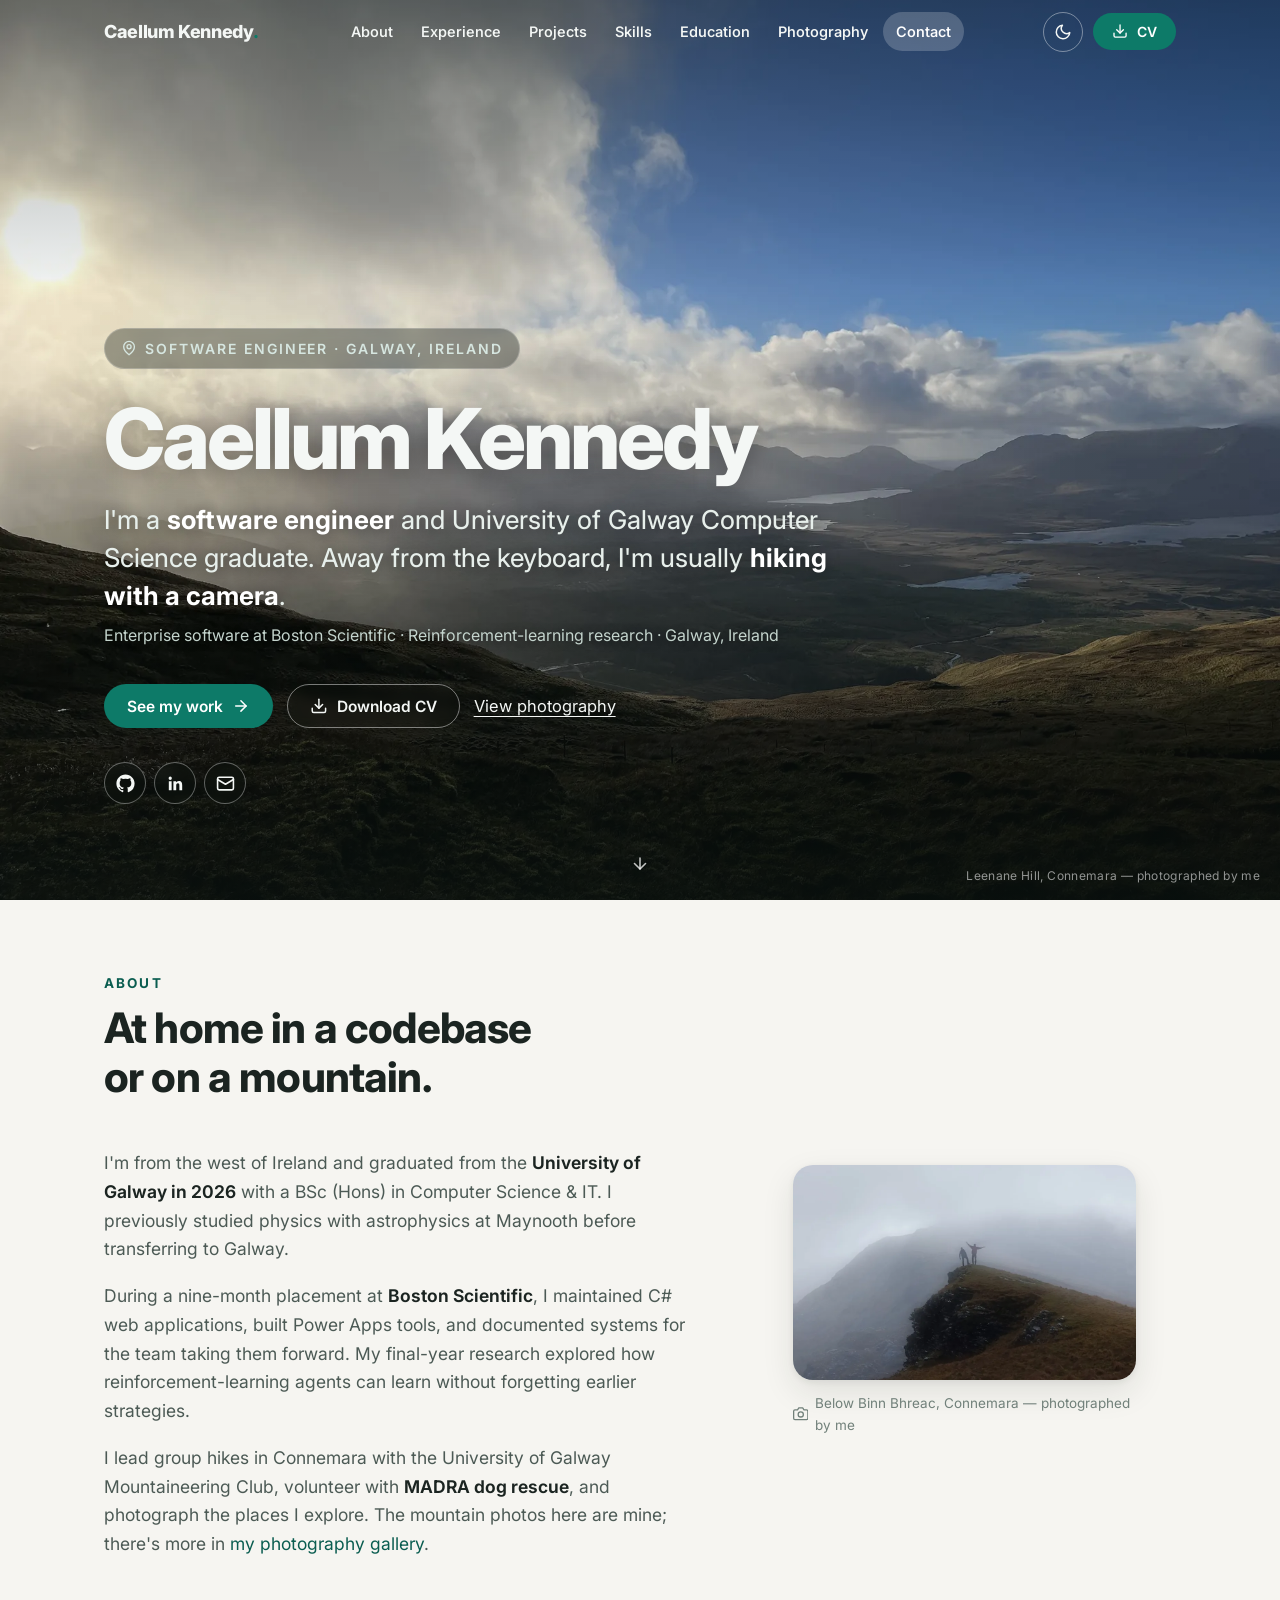
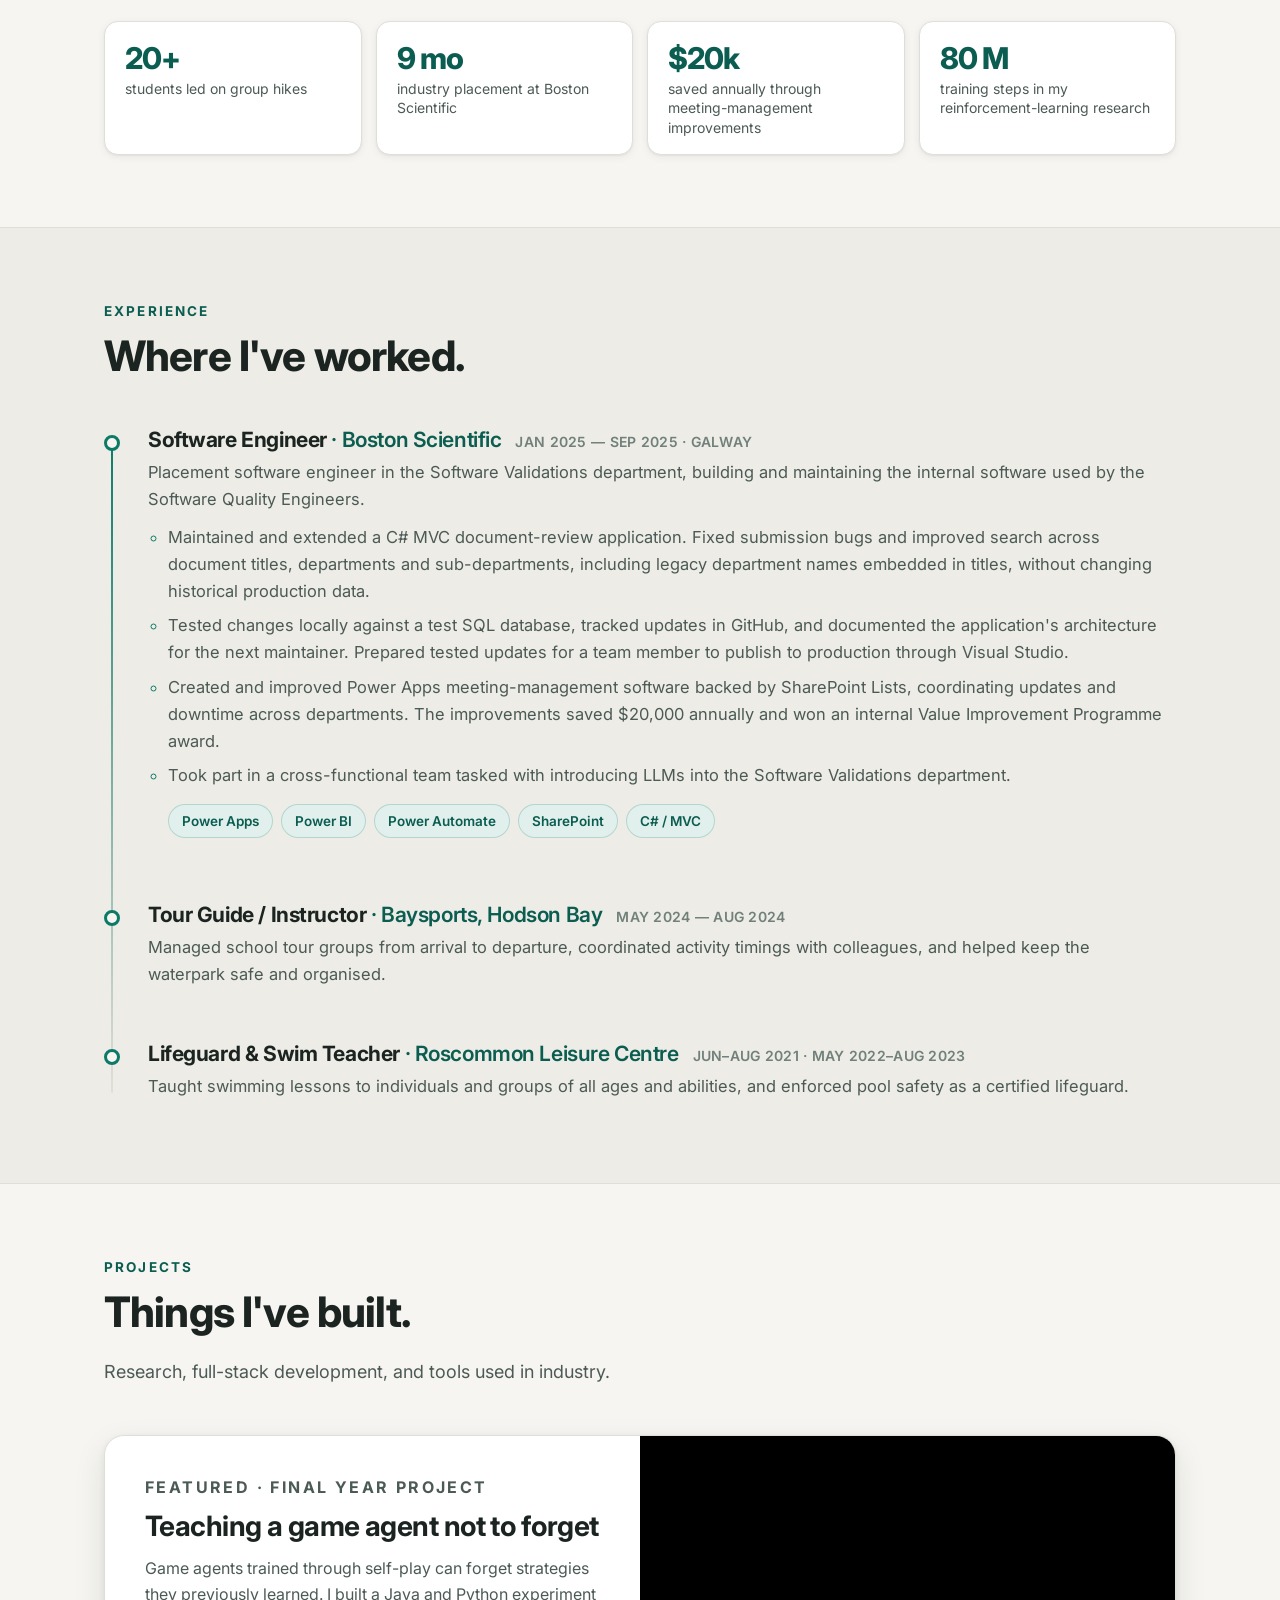
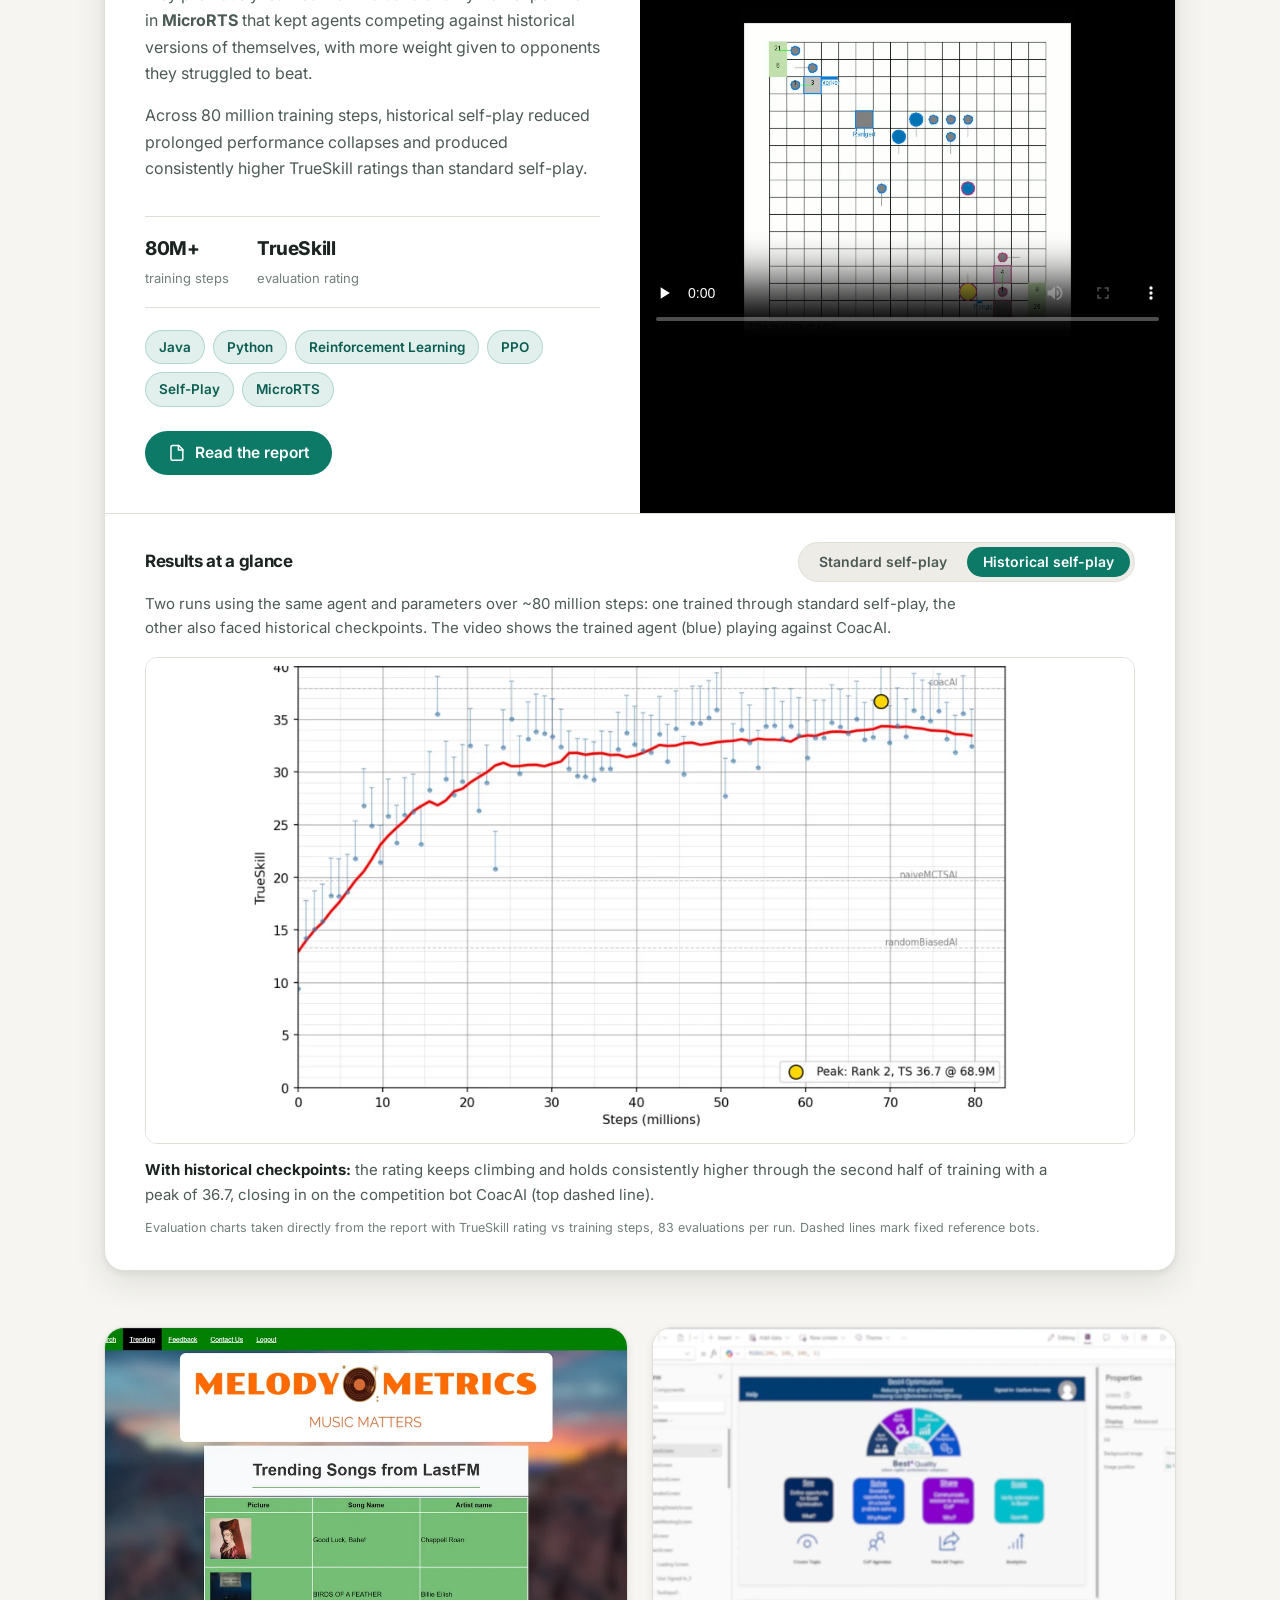
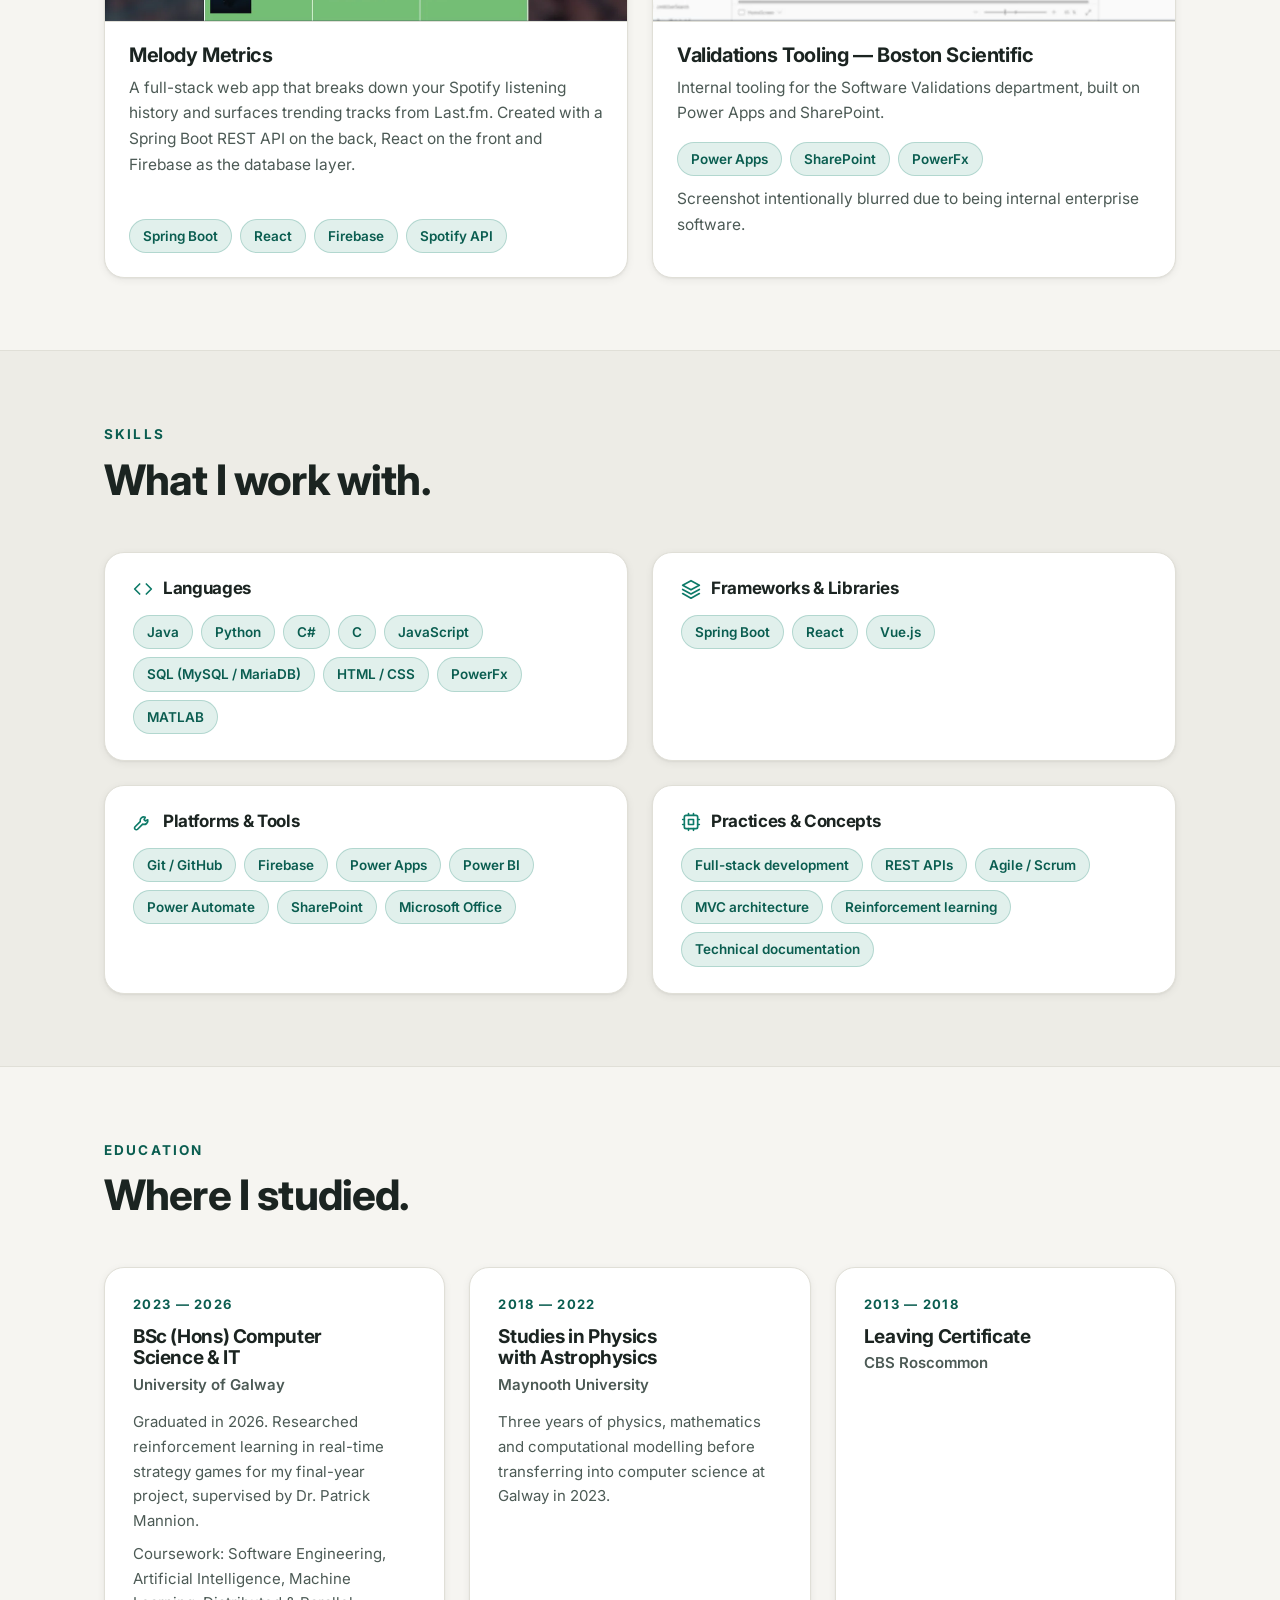
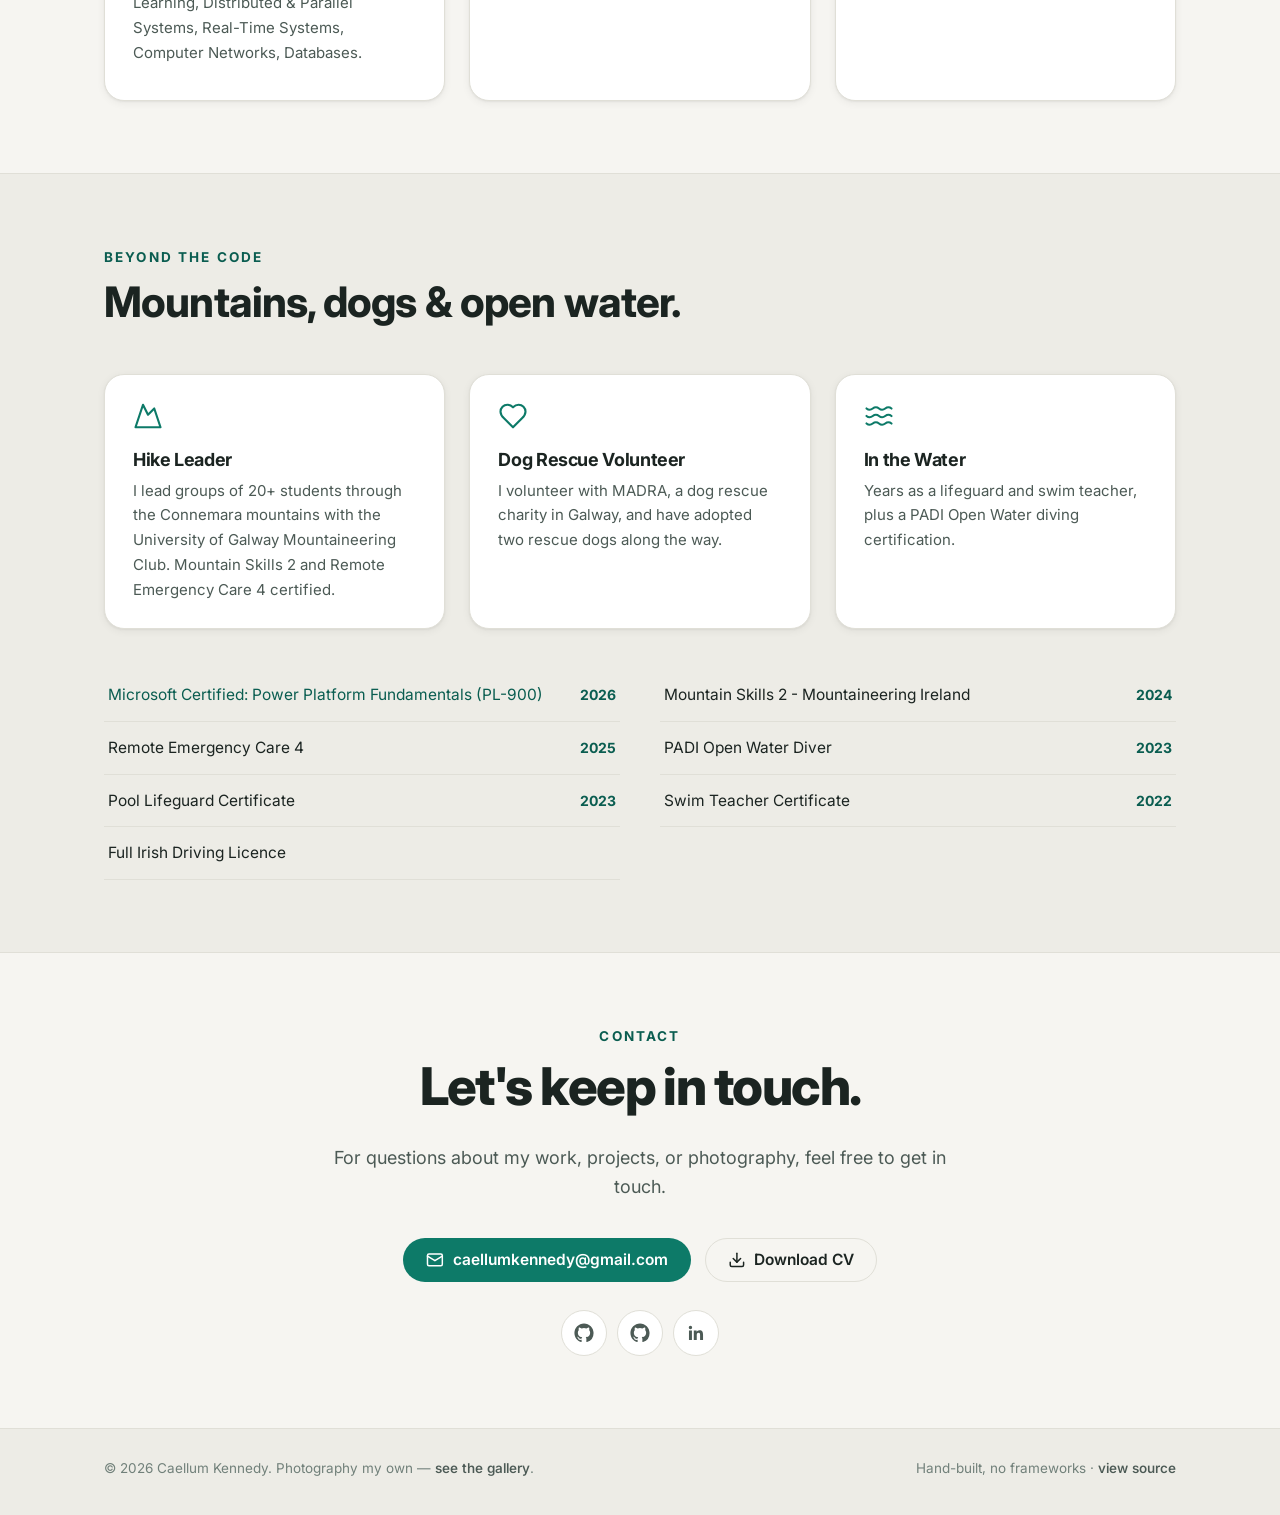
==== commit 0622c01f: "removed dropdown from research" ====
--- a/index.html
+++ b/index.html
@@ -403,50 +403,47 @@
             </div>
           </div>
 
-          <details class="research-details">
-            <summary>Watch the agent and explore the results</summary>
-            <div class="featured-media">
-              <video controls preload="none" poster="/images/fyp-poster.jpg" width="1280" height="800"
-                aria-label="Video of the trained reinforcement-learning agent playing MicroRTS against CoacAI">
-                <source src="/files/rl-video-step-0-to-step-50000.mp4" type="video/mp4">
-                Your browser doesn't support embedded video.
-                <a href="/files/rl-video-step-0-to-step-50000.mp4">Download the video instead.</a>
-              </video>
-            </div>
-            <div class="results">
-              <div class="results-head">
-                <h4>Results at a glance</h4>
-                <div class="results-tabs" aria-label="Compare the two training runs">
-                  <button class="results-tab" type="button" data-mode="standard" aria-pressed="false">Standard
-                    self-play</button>
-                  <button class="results-tab" type="button" data-mode="historical"
-                    aria-pressed="true">Historical
-                    self-play</button>
-                </div>
+          <div class="featured-media">
+            <video controls preload="none" poster="/images/fyp-poster.jpg" width="1280" height="800"
+              aria-label="Video of the trained reinforcement-learning agent playing MicroRTS against CoacAI">
+              <source src="/files/rl-video-step-0-to-step-50000.mp4" type="video/mp4">
+              Your browser doesn't support embedded video.
+              <a href="/files/rl-video-step-0-to-step-50000.mp4">Download the video instead.</a>
+            </video>
+          </div>
+          <div class="results">
+            <div class="results-head">
+              <h4>Results at a glance</h4>
+              <div class="results-tabs" aria-label="Compare the two training runs">
+                <button class="results-tab" type="button" data-mode="standard" aria-pressed="false">Standard
+                  self-play</button>
+                <button class="results-tab" type="button" data-mode="historical"
+                  aria-pressed="true">Historical
+                  self-play</button>
               </div>
-              <p class="results-lede">Two runs using the same agent and parameters over ~80&nbsp;million steps: one trained through
-                standard self-play, the other also faced historical checkpoints. The video shows the trained agent
-                (blue) playing against CoacAI.</p>
-              <div class="results-stage">
-                <img class="results-chart" data-mode="standard" src="/images/fyp-standard.webp" width="1128" height="555"
-                  alt="TrueSkill rating over 80 million training steps without historical checkpoints — the rolling average plateaus around 27 to 31 with repeated dips, peaking at 34.8"
-                  loading="lazy" decoding="async">
-                <img class="results-chart is-active" data-mode="historical" src="/images/fyp-historical.webp" width="1128"
-                  height="555"
-                  alt="TrueSkill rating over 80 million training steps with historical checkpoints — the rolling average keeps climbing to around 34 and holds, peaking at 36.7 near the CoacAI reference line"
-                  loading="lazy" decoding="async">
-              </div>
-              <p class="results-note" data-mode="standard" hidden><strong>Without historical checkpoints:</strong> the
-                rating plateaus around 27–31 and repeatedly dips as the agent overwrites its own best strategies. Peak:
-                TrueSkill 34.8.</p>
-              <p class="results-note" data-mode="historical"><strong>With historical checkpoints:</strong> the
-                rating keeps climbing and holds consistently higher through the second half of training with a peak of
-                36.7,
-                closing in on the competition bot CoacAI (top dashed line).</p>
-              <p class="results-credit">Evaluation charts taken directly from the report with TrueSkill rating vs
-                training steps, 83 evaluations per run. Dashed lines mark fixed reference bots.</p>
-            </div>
-          </details>
+            </div>
+            <p class="results-lede">Two runs using the same agent and parameters over ~80&nbsp;million steps: one trained through
+              standard self-play, the other also faced historical checkpoints. The video shows the trained agent
+              (blue) playing against CoacAI.</p>
+            <div class="results-stage">
+              <img class="results-chart" data-mode="standard" src="/images/fyp-standard.webp" width="1128" height="555"
+                alt="TrueSkill rating over 80 million training steps without historical checkpoints — the rolling average plateaus around 27 to 31 with repeated dips, peaking at 34.8"
+                loading="lazy" decoding="async">
+              <img class="results-chart is-active" data-mode="historical" src="/images/fyp-historical.webp" width="1128"
+                height="555"
+                alt="TrueSkill rating over 80 million training steps with historical checkpoints — the rolling average keeps climbing to around 34 and holds, peaking at 36.7 near the CoacAI reference line"
+                loading="lazy" decoding="async">
+            </div>
+            <p class="results-note" data-mode="standard" hidden><strong>Without historical checkpoints:</strong> the
+              rating plateaus around 27–31 and repeatedly dips as the agent overwrites its own best strategies. Peak:
+              TrueSkill 34.8.</p>
+            <p class="results-note" data-mode="historical"><strong>With historical checkpoints:</strong> the
+              rating keeps climbing and holds consistently higher through the second half of training with a peak of
+              36.7,
+              closing in on the competition bot CoacAI (top dashed line).</p>
+            <p class="results-credit">Evaluation charts taken directly from the report with TrueSkill rating vs
+              training steps, 83 evaluations per run. Dashed lines mark fixed reference bots.</p>
+          </div>
         </article>
 
         <div class="project-grid">
--- a/styles.css
+++ b/styles.css
@@ -795,27 +795,14 @@
 
 /* ---- Featured project (FYP) ---- */
 .featured {
+  display: grid;
+  grid-template-columns: repeat(2, minmax(0, 1fr));
   background: var(--bg-raised);
   border: 1px solid var(--line);
   border-radius: var(--radius-lg);
   box-shadow: var(--shadow-md);
   overflow: hidden;
   margin-bottom: 56px;
-}
-
-.research-details {
-  border-top: 1px solid var(--line);
-}
-
-.research-details summary {
-  padding: 20px 40px;
-  color: var(--accent-ink);
-  font-weight: 600;
-  cursor: pointer;
-}
-
-.research-details summary:hover {
-  background: var(--bg-sunken);
 }
 
 .featured-media {
@@ -893,6 +880,7 @@
 
 /* Results comparison strip */
 .results {
+  grid-column: 1 / -1;
   min-width: 0;
   border-top: 1px solid var(--line);
   padding: 28px 40px 32px;
@@ -1006,8 +994,8 @@
 }
 
 @media (max-width: 980px) {
-  .research-details summary {
-    padding: 20px 24px;
+  .featured {
+    grid-template-columns: 1fr;
   }
 
   .featured-body {
@@ -1608,6 +1596,10 @@
     padding: 24px 0;
   }
 
+  .featured {
+    grid-template-columns: 1fr;
+  }
+
   body {
     background: #fff;
     color: #000;
